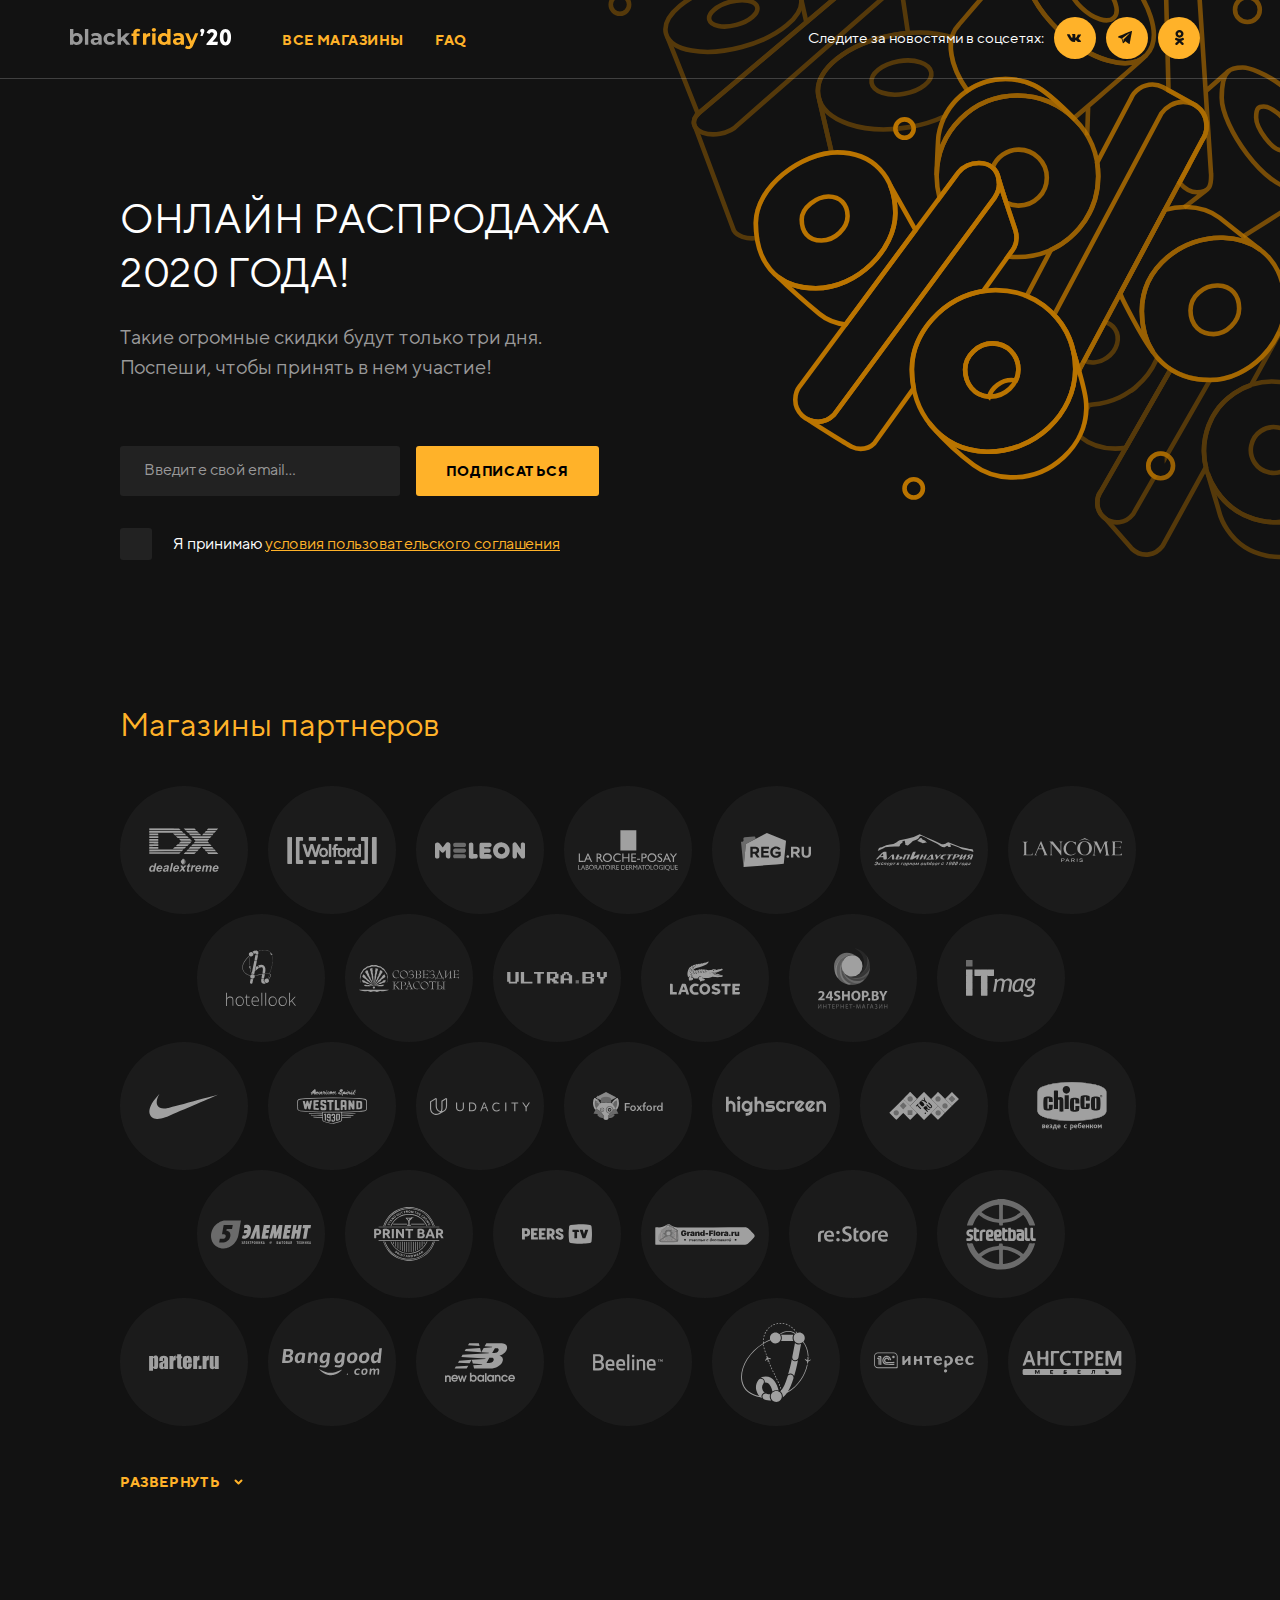
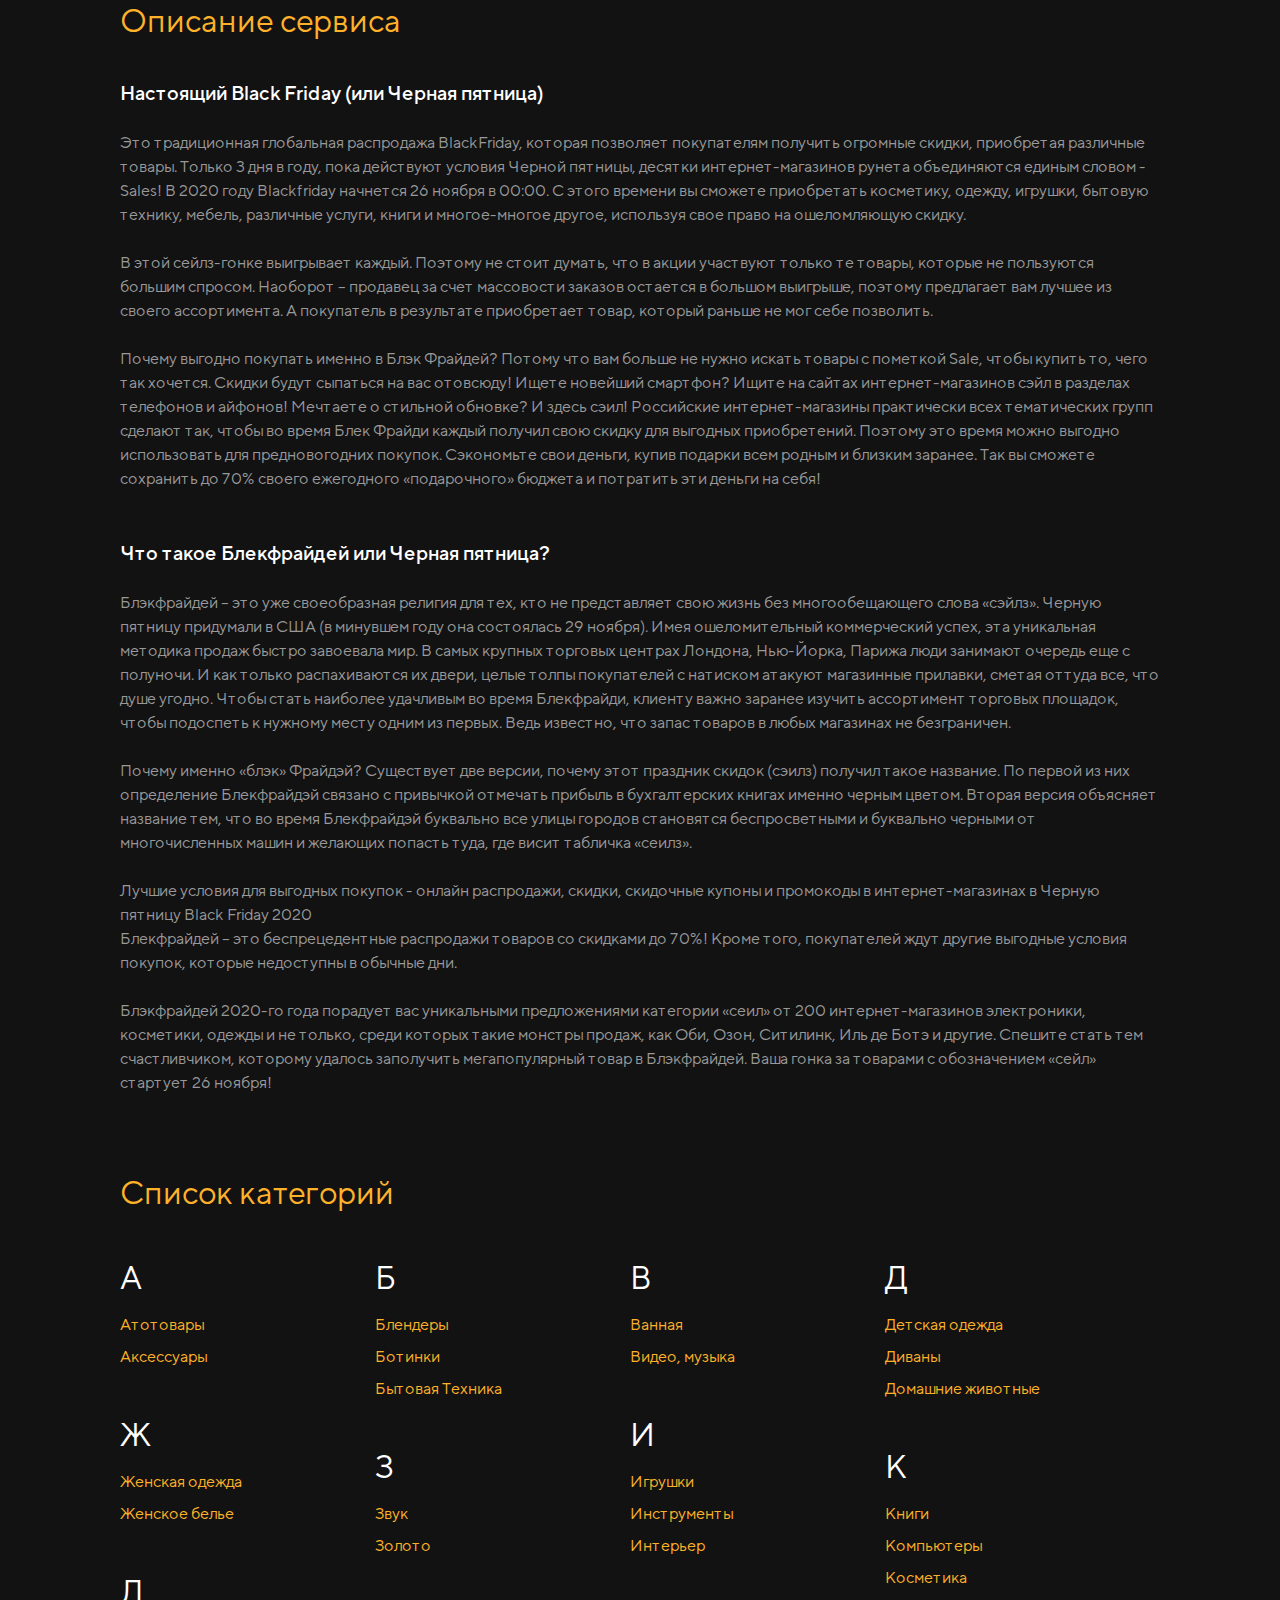
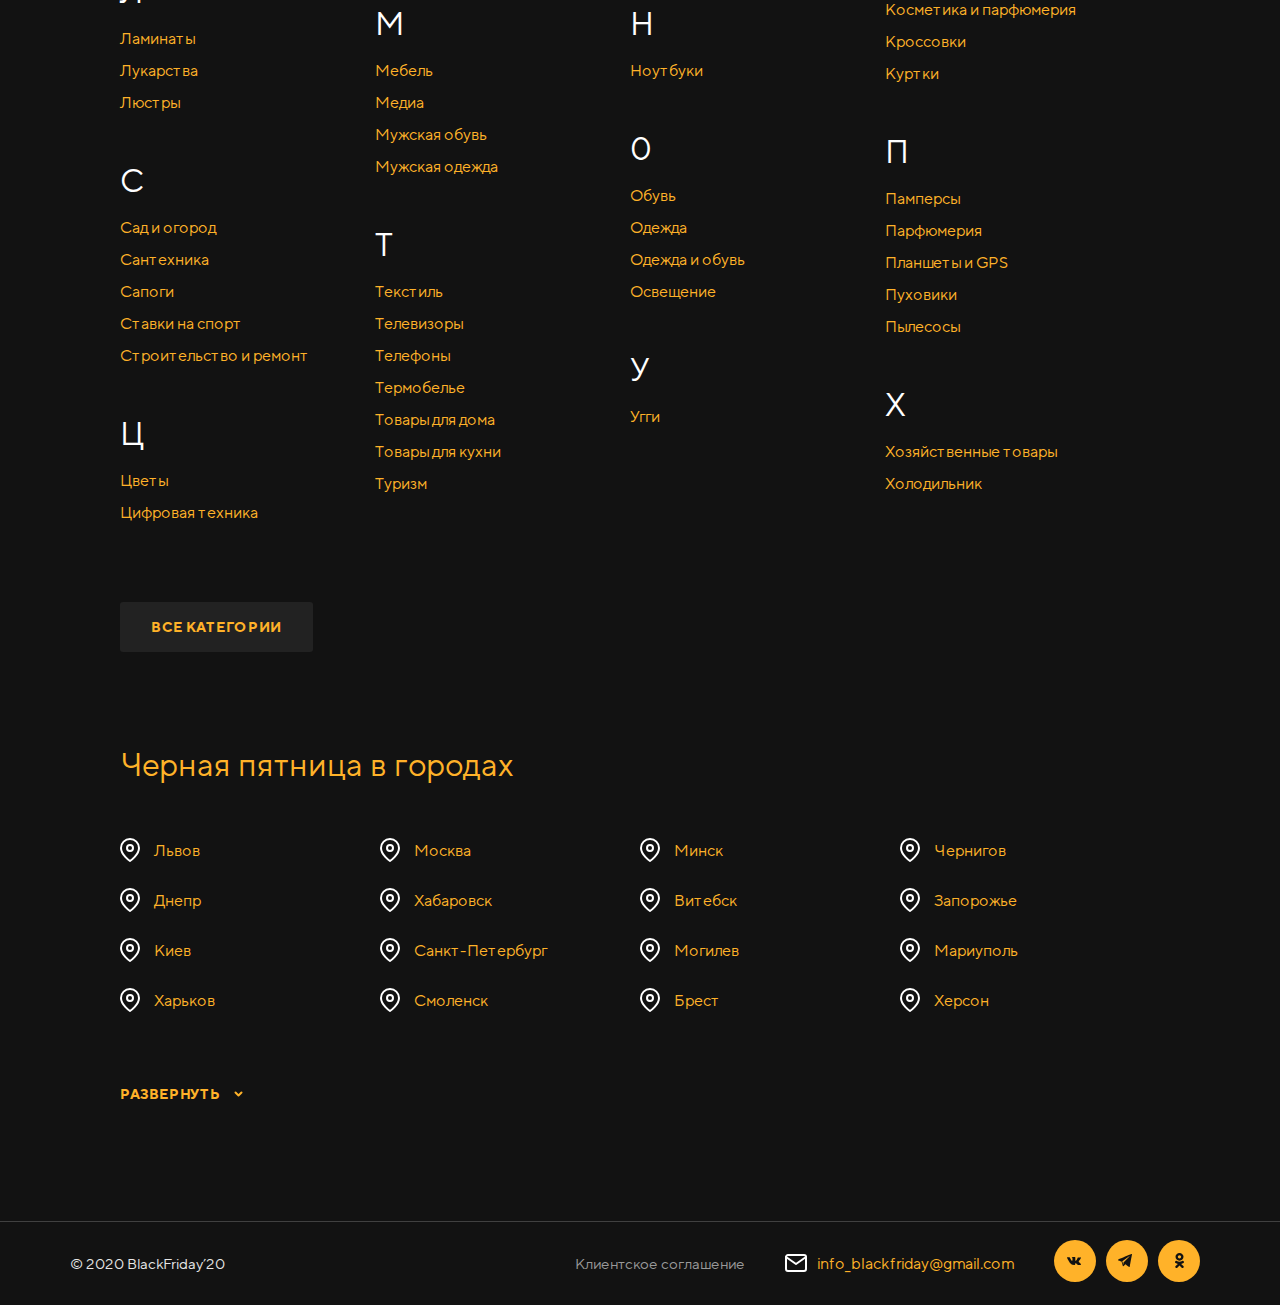
==== index.html @ 51f25152 "new" ====
<!DOCTYPE html>
<html lang="ru">

<head>
	<meta charset="UTF-8">
	<meta name="viewport" content="width=device-width, initial-scale=1.0">
	<link rel="stylesheet" href="css/style.css">
	<title>Home</title>
</head>

<body>
	<header class="header header__home__page">
		<div class="header__header">
			<div class="header__logo"><a href="index.html"><img src="img/logo.svg" alt="logotype"></a></div>
			<nav class="menu">
				<div class="header__block-links header__block__modific">
					<a href="shopPage.html" class="block-links__item">Все магазины</a>
					<a href="faqPage.html" class="block-links__item">FAQ</a>
				</div>
				<div class="header__block-soc header__block__modific">
					<span class="block-soc__description">Следите за новостями в соцсетях:</span>
					<a href="#"><img src="img/icon/vk.svg" alt="vk"></a>
					<a href="#"><img src="img/icon/tl.svg" alt="telegram"></a>
					<a href="#"><img src="img/icon/cm.svg" alt="classmaters"></a>
				</div>
			</nav>
			<div id="menu-burger">
				<div class="line-one"></div>
				<div class="line-two"></div>
				<div class="line-three"></div>
			</div>
			<!-- nav -->
		</div>
		<!-- header__header -->
		<div class="header_main">
			<div class="container">
				<h1>Онлайн распродажа<br>2020 года!</h1>
				<p class="header_main__text">Такие огромные скидки будут только три дня. <br>Поспеши, чтобы принять в
					нем
					участие!</p>
				<form method="POST" class="header__mailing">
					<div class="mailing__mail">
						<input class="email" type="email" placeholder="Введите свой email…" required>
						<button class="submit">Подписаться</button>
					</div>
					<div class="mailing__cheked">
						<input class="input_check" type="checkbox" name="#" id="cheked" required>
						<label class="check__text" for="cheked"></label>
						<p>Я принимаю <a class="check__link" href="#"> условия пользовательского соглашения</a></p>
					</div>
				</form>
			</div>
			<!-- container -->
		</div>
		<!-- header_main -->
	</header>
	<!-- header -->

	<main class="main">
		<div class="container">
			<div class="partner__shop">
				<h2>Магазины партнеров</h2>
				<div class="partner__shop__items">
					<div class="partner__shop__items1-7">
						<div class="items__block items__block1">
							<img src="img/brand/brand1.svg" alt="LogoBrand">
						</div>
						<div class="items__block items__block2">
							<img src="img/brand/brand2.svg" alt="LogoBrand">
						</div>
						<div class="items__block items__block3">
							<img src="img/brand/brand3.svg" alt="LogoBrand">
						</div>
						<div class="items__block items__block4">
							<img src="img/brand/brand4.svg" alt="LogoBrand">
						</div>
						<div class="items__block items__block5">
							<img src="img/brand/brand5.svg" alt="LogoBrand">
						</div>
						<div class="items__block items__block6">
							<img src="img/brand/brand6.svg" alt="LogoBrand">
						</div>
						<div class="items__block items__block7">
							<img src="img/brand/brand7.svg" alt="LogoBrand">
						</div>
					</div>
					<div class="partner__shop__items8-13">
						<div class="items__block items__block8">
							<img src="img/brand/brand8.svg" alt="LogoBrand">
						</div>
						<div class="items__block items__block9">
							<img src="img/brand/brand9.svg" alt="LogoBrand">
						</div>
						<div class="items__block items__block10">
							<img src="img/brand/brand10.svg" alt="LogoBrand">
						</div>
						<div class="items__block items__block11">
							<img src="img/brand/brand11.svg" alt="LogoBrand">
						</div>
						<div class="items__block items__block12">
							<img src="img/brand/brand12.svg" alt="LogoBrand">
						</div>
						<div class="items__block items__block13">
							<img src="img/brand/brand13.svg" alt="LogoBrand">
						</div>
					</div>
					<div class="partner__shop__items14-20">
						<div class="items__block items__block14">
							<img src="img/brand/brand14.svg" alt="LogoBrand">
						</div>
						<div class="items__block items__block15">
							<img src="img/brand/brand15.svg" alt="LogoBrand">
						</div>
						<div class="items__block items__block16">
							<img src="img/brand/brand16.svg" alt="LogoBrand">
						</div>
						<div class="items__block items__block17">
							<img src="img/brand/brand17.svg" alt="LogoBrand">
						</div>
						<div class="items__block items__block18">
							<img src="img/brand/brand18.svg" alt="LogoBrand">
						</div>
						<div class="items__block items__block19">
							<img src="img/brand/brand19.svg" alt="LogoBrand">
						</div>
						<div class="items__block items__block20">
							<img src="img/brand/brand20.svg" alt="LogoBrand">
						</div>
					</div>
					<div class="partner__shop__items21-26">
						<div class="items__block items__block21">
							<img src="img/brand/brand21.svg" alt="LogoBrand">
						</div>
						<div class="items__block items__block22">
							<img src="img/brand/brand22.svg" alt="LogoBrand">
						</div>
						<div class="items__block items__block23">
							<img src="img/brand/brand23.svg" alt="LogoBrand">
						</div>
						<div class="items__block items__block24">
							<img src="img/brand/brand24.svg" alt="LogoBrand">
						</div>
						<div class="items__block items__block25">
							<img src="img/brand/brand25.svg" alt="LogoBrand">
						</div>
						<div class="items__block items__block26">
							<img src="img/brand/brand26.svg" alt="LogoBrand">
						</div>
					</div>
					<div class="partner__shop__items27-33">
						<div class="items__block items__block27">
							<img src="img/brand/brand27.svg" alt="LogoBrand">
						</div>
						<div class="items__block items__block28">
							<img src="img/brand/brand28.svg" alt="LogoBrand">
						</div>
						<div class="items__block items__block29">
							<img src="img/brand/brand29.svg" alt="LogoBrand">
						</div>
						<div class="items__block items__block30">
							<img src="img/brand/brand30.svg" alt="LogoBrand">
						</div>
						<div class="items__block items__block31">
							<img src="img/brand/brand31.svg" alt="LogoBrand">
						</div>
						<div class="items__block items__block32">
							<img src="img/brand/brand32.svg" alt="LogoBrand">
						</div>
						<div class="items__block items__block33">
							<img src="img/brand/brand33.svg" alt="LogoBrand">
						</div>
					</div>
					<div class="partner__shop__items34-39 content__parther">
						<div class="items__block items__block34">
							<img src="img/brand/brand34.svg" alt="LogoBrand">
						</div>
						<div class="items__block items__block35">
							<img src="img/brand/brand35.svg" alt="LogoBrand">
						</div>
						<div class="items__block items__block36">
							<img src="img/brand/brand36.svg" alt="LogoBrand">
						</div>
						<div class="items__block items__block37">
							<img src="img/brand/brand37.svg" alt="LogoBrand">
						</div>
						<div class="items__block items__block38">
							<img src="img/brand/brand38.svg" alt="LogoBrand">
						</div>
						<div class="items__block items__block39">
							<img src="img/brand/brand39.svg" alt="LogoBrand">
						</div>
					</div>
				</div>
				<!-- partner__shop__items -->
				<div class="arrow">
					<p class="arrow__text">Развернуть</p>
					<img src="img/icon/arrow.svg" alt="arrow">
				</div>
				<!-- arrow -->
			</div>
			<!-- partner__shop -->
			<div class="servise">
				<h2>Описание сервиса</h2>
				<h3>Настоящий Black Friday (или Черная пятница)</h3>
				<p class="servise__text">
					Это традиционная глобальная распродажа BlackFriday, которая позволяет покупателям получить огромные
					скидки, приобретая различные товары.
					Только 3 дня в году, пока действуют условия Черной пятницы, десятки интернет-магазинов рунета
					объединяются единым словом - Sales! В 2020
					году Blackfriday начнется 26 ноября в 00:00. С этого времени вы сможете приобретать косметику,
					одежду, игрушки, бытовую технику, мебель,
					различные услуги, книги и многое-многое другое, используя свое право на ошеломляющую
					скидку.<br><br>В этой сейлз-гонке выигрывает каждый. Поэтому
					не стоит думать, что в акции участвуют только те товары, которые не пользуются большим спросом.
					Наоборот – продавец за счет массовости заказов остается в большом выигрыше, поэтому предлагает вам
					лучшее из своего ассортимента.
					А покупатель в результате приобретает товар, который раньше не мог себе позволить.<br><br>
					<span class="servise__mb">
						Почему выгодно покупать именно в Блэк Фрайдей? Потому что вам больше не нужно искать товары с
						пометкой Sale, чтобы купить то, чего
						так хочется. Скидки будут сыпаться на вас отовсюду! Ищете новейший смартфон? Ищите на сайтах
						интернет-магазинов сэйл в разделах телефонов и айфонов!
						Мечтаете о стильной обновке? И здесь сэил! Российские интернет-магазины практически всех
						тематических групп сделают так, чтобы во время Блек Фрайди
						каждый получил свою скидку для выгодных приобретений. Поэтому это время можно выгодно
						использовать
						для предновогодних покупок. Сэкономьте свои деньги,
						купив подарки всем родным и близким заранее. Так вы сможете сохранить до 70% своего ежегодного
						«подарочного» бюджета и потратить эти деньги на себя!
					</span>
				</p>
				<h3 class="servise__mb servise__title">Что такое Блекфрайдей или Черная пятница?</h3>
				<p class="servise__mb servise__text servise__subtitle">
					Блэкфрайдей – это уже своеобразная религия для тех, кто не представляет свою жизнь без
					многообещающего слова «сэйлз». Черную пятницу придумали в США
					(в минувшем году она состоялась 29 ноября). Имея ошеломительный коммерческий успех, эта уникальная
					методика продаж быстро завоевала мир. В самых
					крупных торговых центрах Лондона, Нью-Йорка, Парижа люди занимают очередь еще с полуночи. И как
					только распахиваются их двери, целые толпы покупателей
					с натиском атакуют магазинные прилавки, сметая оттуда все, что душе угодно. Чтобы стать наиболее
					удачливым во время Блекфрайди, клиенту важно заранее
					изучить ассортимент торговых площадок, чтобы подоспеть к нужному месту одним из первых. Ведь
					известно, что запас товаров в любых магазинах не безграничен.<br><br>
					Почему именно «блэк» Фрайдэй? Существует две версии, почему этот праздник скидок (сэилз) получил
					такое название. По первой из них определение Блекфрайдэй
					связано с привычкой отмечать прибыль в бухгалтерских книгах именно черным цветом. Вторая версия
					объясняет название тем, что во время Блекфрайдэй буквально
					все улицы городов становятся беспросветными и буквально черными от многочисленных машин и желающих
					попасть туда, где висит табличка «сеилз».<br><br>
					Лучшие условия для выгодных покупок - онлайн распродажи, скидки, скидочные купоны и промокоды в
					интернет-магазинах в Черную пятницу Black Friday 2020<br>
					Блекфрайдей – это беспрецедентные распродажи товаров со скидками до 70%! Кроме того, покупателей
					ждут другие выгодные условия покупок, которые недоступны в
					обычные дни.<br><br>
					Блэкфрайдей 2020-го года порадует вас уникальными предложениями категории «сеил» от 200
					интернет-магазинов электроники, косметики, одежды и не только, среди
					которых такие монстры продаж, как Оби, Озон, Ситилинк, Иль де Ботэ и другие. Спешите стать тем
					счастливчиком, которому удалось заполучить мегапопулярный товар
					в Блэкфрайдей. Ваша гонка за товарами с обозначением «сейл» стартует 26 ноября!
				</p>
				<div class="arrow2 servise__arrow__mb">
					<p class="arrow__text">Развернуть</p>
					<img src="img/icon/arrow.svg" alt="arrow">
				</div>
				<!-- arrow -->
			</div>
			<div class="categories">
				<h2>Список категорий</h2>
				<div class="categories__item">
					<div class="categories__block">
						<div class="categories__item__block">
							<h3>А</h3>
							<a href="#">Атотовары</a>
							<a href="#">Аксессуары</a>
						</div>
						<div class="categories__item__block">
							<h3>Ж</h3>
							<a href="#">Женская одежда</a>
							<a href="#">Женское белье</a>
						</div>
						<div class="categories__item__block">
							<h3>Л</h3>
							<a href="#">Ламинаты</a>
							<a href="#">Лукарства</a>
							<a href="#">Люстры</a>
						</div>
						<div class="categories__item__block">
							<h3>С</h3>
							<a href="#">Сад и огород</a>
							<a href="#">Сантехника</a>
							<a href="#">Сапоги</a>
							<a href="#">Ставки на спорт</a>
							<a href="#">Строительство и ремонт</a>
						</div>
						<div class="categories__item__block Last__categories__item__block">
							<h3>Ц</h3>
							<a href="#">Цветы</a>
							<a href="#">Цифровая техника</a>
						</div>
					</div>
					<!-- categories__block -->
					<div class="categories__block categories__item__block2">
						<div class="categories__item__block">
							<h3>Б</h3>
							<a href="#">Блендеры</a>
							<a href="#">Ботинки</a>
							<a href="#">Бытовая Техника</a>
						</div>
						<div class="categories__item__block">
							<h3>З</h3>
							<a href="#">Звук</a>
							<a href="#">Золото</a>
						</div>
						<div class="categories__item__block">
							<h3>М</h3>
							<a href="#">Мебель</a>
							<a href="#">Медиа</a>
							<a href="#">Мужская обувь</a>
							<a href="#">Мужская одежда</a>
						</div>
						<div class="categories__item__block">
							<h3>Т</h3>
							<a href="#">Текстиль</a>
							<a href="#">Телевизоры</a>
							<a href="#">Телефоны</a>
							<a href="#">Термобелье</a>
							<a href="#">Товары для дома</a>
							<a href="#">Товары для кухни</a>
							<a href="#">Туризм</a>
						</div>
					</div>
					<!-- categories__block -->
					<div class="categories__block categories__item__block3">
						<div class="categories__item__block">
							<h3>В</h3>
							<a href="#">Ванная</a>
							<a href="#">Видео, музыка</a>
						</div>
						<div class="categories__item__block">
							<h3>И</h3>
							<a href="#">Игрушки</a>
							<a href="#">Инструменты</a>
							<a href="#">Интерьер</a>
						</div>
						<div class="categories__item__block">
							<h3>Н</h3>
							<a href="#">Ноутбуки</a>
						</div>
						<div class="categories__item__block">
							<h3>0</h3>
							<a href="#">Обувь</a>
							<a href="#">Одежда</a>
							<a href="#">Одежда и обувь</a>
							<a href="#">Освещение</a>
						</div>
						<div class="categories__item__block">
							<h3>У</h3>
							<a href="#">Угги</a>
						</div>
					</div>
					<!-- categories__block -->
					<div class="categories__block last__categories__block">
						<div class="categories__item__block">
							<h3>Д</h3>
							<a href="#">Детская одежда</a>
							<a href="#">Диваны</a>
							<a href="#">Домашние животные</a>
						</div>
						<div class="categories__item__block">
							<h3>К</h3>
							<a href="#">Книги</a>
							<a href="#">Компьютеры</a>
							<a href="#">Косметика</a>
							<a href="#">Косметика и парфюмерия</a>
							<a href="#">Кроссовки</a>
							<a href="#">Куртки</a>
						</div>
						<div class="categories__item__block">
							<h3>П</h3>
							<a href="#">Памперсы</a>
							<a href="#">Парфюмерия</a>
							<a href="#">Планшеты и GPS</a>
							<a href="#">Пуховики</a>
							<a href="#">Пылесосы</a>
						</div>
						<div class="categories__item__block">
							<h3>Х</h3>
							<a href="#">Хозяйственные товары</a>
							<a href="#">Холодильник</a>
						</div>
					</div>
					<!-- categories__block -->
				</div>
				<!-- categories__item -->
				<a class="categories__submit" href="cityPage.html">Все категории</a>
			</div>
			<!-- categories -->
			<div class="city">
				<h2>Черная пятница в городах</h2>
				<div class="city__item">
					<div class="city__item__block city__item__block1">
						<img src="img/icon/mapIcon.svg" alt="Icon">
						<a href="#">Львов</a>
					</div>
					<div class="city__item__block city__item__block2">
						<img src="img/icon/mapIcon.svg" alt="Icon">
						<a href="#">Москва</a>
					</div>
					<div class="city__item__block city__item__block3">
						<img src="img/icon/mapIcon.svg" alt="Icon">
						<a href="#">Минск</a>
					</div>
					<div class="city__item__block city__item__block4">
						<img src="img/icon/mapIcon.svg" alt="Icon">
						<a href="#">Чернигов</a>
					</div>
					<div class="city__item__block city__item__block5">
						<img src="img/icon/mapIcon.svg" alt="Icon">
						<a href="#">Днепр</a>
					</div>
					<div class="city__item__block city__item__block6">
						<img src="img/icon/mapIcon.svg" alt="Icon">
						<a href="#">Хабаровск</a>
					</div>
					<div class="city__item__block city__item__block7">
						<img src="img/icon/mapIcon.svg" alt="Icon">
						<a href="#">Витебск</a>
					</div>
					<div class="city__item__block city__item__block8">
						<img src="img/icon/mapIcon.svg" alt="Icon">
						<a href="#">Запорожье</a>
					</div>
					<div class="city__item__block city__item__block9">
						<img src="img/icon/mapIcon.svg" alt="Icon">
						<a href="#">Киев</a>
					</div>
					<div class="city__item__block city__item__block10">
						<img src="img/icon/mapIcon.svg" alt="Icon">
						<a href="#">Санкт-Петербург</a>
					</div>
					<div class="city__item__block city__item__block11">
						<img src="img/icon/mapIcon.svg" alt="Icon">
						<a href="#">Могилев</a>
					</div>
					<div class="city__item__block city__item__block12">
						<img src="img/icon/mapIcon.svg" alt="Icon">
						<a href="#">Мариуполь</a>
					</div>
					<div class="city__item__block city__item__block13">
						<img src="img/icon/mapIcon.svg" alt="Icon">
						<a href="#">Харьков</a>
					</div>
					<div class="city__item__block city__item__block14">
						<img src="img/icon/mapIcon.svg" alt="Icon">
						<a href="#">Смоленск</a>
					</div>
					<div class="city__item__block city__item__block15">
						<img src="img/icon/mapIcon.svg" alt="Icon">
						<a href="#">Брест</a>
					</div>
					<div class="city__item__block city__item__block16">
						<img src="img/icon/mapIcon.svg" alt="Icon">
						<a href="#">Херсон</a>
					</div>
					<div class="city__item__block content__city">
						<img src="img/icon/mapIcon.svg" alt="Icon">
						<a href="#">Харьков</a>
					</div>
					<div class="city__item__block content__city">
						<img src="img/icon/mapIcon.svg" alt="Icon">
						<a href="#">Смоленск</a>
					</div>
					<div class="city__item__block content__city">
						<img src="img/icon/mapIcon.svg" alt="Icon">
						<a href="#">Брест</a>
					</div>
					<div class="city__item__block content__city">
						<img src="img/icon/mapIcon.svg" alt="Icon">
						<a href="#">Херсон</a>
					</div>
				</div>
				<!-- city__item -->
				<div class="arrow3">
					<p class="arrow__text">Развернуть</p>
					<img src="img/icon/arrow.svg" alt="arrow">
				</div>
				<!-- arrow -->
			</div>
			<!-- city -->
		</div>
		<!-- container -->
	</main>
	<!-- main -->

	<!-- btnScpoll -->
	<button onclick="topFunction()" id="btnScpoll">
		<div class="arrow__btnScpoll"></div>
	</button>

	<footer class="footer">
		<p class="сopyright" data-da="footer__info__mail__icon,3,700">© 2020 BlackFriday’20</p>
		<div class="footer__info">
			<div class="footer__info__mail">
				<a href="infoPage.html" class="footer__media footer__mediaPC">Клиентское соглашение</a>
				<div class="footer__info__mail__icon">
					<div class="footer__mail">
						<img src="img/icon/mailIcon.svg" alt="mapiIcon">
						<a class="footer__email" href="mailto:info_blackfriday@gmail.com">info_blackfriday@gmail.com</a>
					</div>
					<a href="infoPage.html" class="footer__media footer__mediaMB">Клиентское соглашение</a>
					<div class="footer__icon">
						<a href="#"><img src="img/icon/vk.svg" alt="vkIcon"></a>
						<a href="#"><img src="img/icon/tl.svg" alt="tlIcon"></a>
						<a href="#"><img src="img/icon/cm.svg" alt="cmIcon"></a>
					</div>
				</div>
				<a href="infoPage.html" class="footer__media footer__mediaTB">Клиентское соглашение</a>
			</div>
			<!-- footer__info__mail -->
		</div>
		<!-- footer__info -->
	</footer>
	<!-- footer -->

	<script src="js/main.js"></script>
</body>

</html>
---- css/style.css ----
@charset "UTF-8";
@font-face {
  font-family: "TT Norms Pro";
  src: local("TT Norms Pro Bold"), local("TT-Norms-Pro-Bold"), url("../font/TTNormsPro-Bold.woff2") format("woff2"), url("../font/TTNormsPro-Bold.woff") format("woff"), url("../font/TTNormsPro-Bold.ttf") format("truetype");
  font-weight: 700;
  font-style: normal;
}

@font-face {
  font-family: "TT Norms Pro";
  src: local("TT Norms Pro Medium"), local("TT-Norms-Pro-Medium"), url("../font/TTNormsPro-Medium.woff2") format("woff2"), url("../font/TTNormsPro-Medium.woff") format("woff"), url("../font/TTNormsPro-Medium.ttf") format("truetype");
  font-weight: 500;
  font-style: normal;
}

@font-face {
  font-family: "TT Norms Pro";
  src: local("TT Norms Pro Regular"), local("TT-Norms-Pro-Regular"), url("../font/TTNormsPro-Regular.woff2") format("woff2"), url("../font/TTNormsPro-Regular.woff") format("woff"), url("../font/TTNormsPro-Regular.ttf") format("truetype");
  font-weight: 400;
  font-style: normal;
}

* {
  padding: 0;
  margin: 0;
  -webkit-box-sizing: border-box;
          box-sizing: border-box;
  font-family: "TT Norms Pro";
}

.container {
  max-width: 1040px;
  margin: 0 auto;
}

body {
  background-color: #121212;
}

/* header */
.header__home__page {
  background: url(../img/bcImg.svg) top right no-repeat;
  background-size: contain;
  margin-bottom: 138px;
}

.header__header {
  display: -webkit-box;
  display: -ms-flexbox;
  display: flex;
  -webkit-box-align: center;
      -ms-flex-align: center;
          align-items: center;
  padding: 17px 70px 15px 70px;
  border-bottom: 1px solid rgba(249, 249, 249, 0.2);
}

.header__logo {
  margin-right: 50px;
}

.header__block-soc {
  display: -webkit-box;
  display: -ms-flexbox;
  display: flex;
  -webkit-box-align: center;
      -ms-flex-align: center;
          align-items: center;
}

.header__block-soc a {
  margin-right: 10px;
}

.menu {
  display: -webkit-box;
  display: -ms-flexbox;
  display: flex;
  -webkit-box-align: center;
      -ms-flex-align: center;
          align-items: center;
  -webkit-box-pack: justify;
      -ms-flex-pack: justify;
          justify-content: space-between;
  width: 100%;
}

.header__block-links {
  display: -webkit-box;
  display: -ms-flexbox;
  display: flex;
  -webkit-box-orient: horizontal;
  -webkit-box-direction: normal;
      -ms-flex-direction: row;
          flex-direction: row;
}

.block-links__item {
  font-size: 14px;
  line-height: 30px;
  letter-spacing: 0.6px;
  color: #ffb229;
  text-transform: uppercase;
  margin-right: 32px;
  text-decoration: none;
  font-weight: 700;
}

.block-links__item:hover {
  color: #fff;
  -webkit-transition: 0.2s;
  transition: 0.2s;
}

.block-soc__description {
  font-size: 15px;
  color: #fff;
  margin-right: 10px;
  margin-bottom: 5px;
}

#menu-burger {
  display: none;
}

/* header_main */
.header_main {
  padding-top: 113px;
}

.header_main h1 {
  font-size: 40px;
  line-height: 54px;
  letter-spacing: 0.6px;
  color: #fff;
  font-weight: 400;
  text-transform: uppercase;
  margin-bottom: 22px;
}

.header_main .header_main__text {
  font-size: 20px;
  line-height: 30px;
  color: #999;
  margin-bottom: 64px;
}

.mailing__mail {
  display: -webkit-box;
  display: -ms-flexbox;
  display: flex;
  -webkit-box-align: center;
      -ms-flex-align: center;
          align-items: center;
}

.email {
  background-color: #222;
  width: 280px;
  height: 50px;
  border: none;
  color: #fff;
  outline: 0;
  padding: 8px 103px 12px 24px;
  margin-right: 16px;
  font-size: 16px;
  line-height: 30px;
  border-radius: 3px;
}

.email::-webkit-input-placeholder {
  color: #999;
}

.email:-ms-input-placeholder {
  color: #999;
}

.email::-ms-input-placeholder {
  color: #999;
}

.email::placeholder {
  color: #999;
}

.submit {
  text-transform: uppercase;
  background-color: #ffb229;
  outline: 0;
  border: none;
  padding: 10px 30px;
  font-size: 14px;
  font-weight: 700;
  line-height: 30px;
  letter-spacing: 0.6px;
  border-radius: 3px;
  cursor: pointer;
}

.submit:hover {
  background-color: #fff;
  -webkit-transition: 0.2s;
  transition: 0.2s;
}

.mailing__cheked {
  display: -webkit-box;
  display: -ms-flexbox;
  display: flex;
  -webkit-box-align: center;
      -ms-flex-align: center;
          align-items: center;
  padding-top: 32px;
  max-width: 500px;
}

.mailing__cheked .input_check {
  position: absolute;
  z-index: -1;
  opacity: 0;
}

.mailing__cheked .check__text {
  padding-right: 5px;
  cursor: pointer;
}

.mailing__cheked p {
  font-size: 16px;
  line-height: 24px;
  color: #fff;
}

.mailing__cheked .check__link {
  line-height: 24px;
  color: #ffb229;
}

.mailing__cheked .input_check + .check__text {
  display: -webkit-box;
  display: -ms-flexbox;
  display: flex;
  -webkit-box-align: center;
      -ms-flex-align: center;
          align-items: center;
  -webkit-box-pack: justify;
      -ms-flex-pack: justify;
          justify-content: space-between;
}

.mailing__cheked .input_check + .check__text::before {
  content: "";
  display: inline-block;
  width: 32px;
  height: 32px;
  -ms-flex-negative: 0;
      flex-shrink: 0;
  -webkit-box-flex: 0;
      -ms-flex-positive: 0;
          flex-grow: 0;
  border-radius: 3px;
  margin-right: 16px;
  background-color: #222;
}

.mailing__cheked .input_check:checked + .check__text::before {
  background: url(../img/icon/check.svg) center center no-repeat;
  background-color: #222;
}

/* partner shop */
.partner__shop {
  margin-bottom: 97px;
}

.partner__shop h2 {
  font-size: 32px;
  line-height: 54px;
  color: #ffb229;
  margin-bottom: 34px;
  font-weight: 400;
}

.partner__shop h2 span {
  /* category Page */
  color: #999;
}

.partner__shop__items {
  display: -webkit-box;
  display: -ms-flexbox;
  display: flex;
  -webkit-box-orient: vertical;
  -webkit-box-direction: normal;
      -ms-flex-direction: column;
          flex-direction: column;
}

.partner__shop__items1-7,
.partner__shop__items8-13,
.partner__shop__items14-20,
.partner__shop__items21-26,
.partner__shop__items27-33,
.partner__shop__items34-39 {
  display: -webkit-box;
  display: -ms-flexbox;
  display: flex;
}

.partner__shop__items8-13,
.partner__shop__items21-26,
.partner__shop__items34-39 {
  margin-left: 77px;
}

.items__block {
  display: -webkit-box;
  display: -ms-flexbox;
  display: flex;
  -webkit-box-align: center;
      -ms-flex-align: center;
          align-items: center;
  -webkit-box-pack: center;
      -ms-flex-pack: center;
          justify-content: center;
  width: 128px;
  height: 128px;
  background-color: #222222;
  opacity: 0.6;
  border-radius: 50%;
  cursor: pointer;
  margin-right: 20px;
}

.items__block:hover {
  opacity: 1;
  -webkit-transition: all 0.2s;
  transition: all 0.2s;
}

/* arrow */
.arrow,
.arrow2,
.arrow3 {
  padding-top: 41px;
  text-transform: uppercase;
  display: -webkit-box;
  display: -ms-flexbox;
  display: flex;
  cursor: pointer;
  width: 100px;
}

.arrow .arrow__text,
.arrow2 .arrow__text,
.arrow3 .arrow__text {
  margin-right: 13px;
  font-weight: 700;
  font-size: 14px;
  line-height: 30px;
  letter-spacing: 0.6px;
  color: #ffb229;
}

.open__btn img {
  -webkit-transform: rotate(180deg);
          transform: rotate(180deg);
}

/* servise */
.servise {
  margin-bottom: 71px;
}

.servise h2 {
  font-size: 32px;
  line-height: 54px;
  margin-bottom: 33px;
  color: #ffb229;
  font-weight: 400;
}

.servise h3 {
  color: #fff;
  font-size: 20px;
  margin-bottom: 26px;
  font-weight: 500;
}

.servise .servise__text {
  color: #999;
  line-height: 24px;
  margin-bottom: 50px;
}

.servise__arrow__mb {
  display: none;
}

/* categories */
.categories {
  color: #fff;
  margin-bottom: 96px;
}

.categories h2 {
  font-size: 32px;
  line-height: 54px;
  color: #ffb229;
  margin-bottom: 39px;
  font-weight: 400;
}

.categories__item {
  display: -webkit-box;
  display: -ms-flexbox;
  display: flex;
  -webkit-box-pack: justify;
      -ms-flex-pack: justify;
          justify-content: space-between;
  margin-bottom: 40px;
}

.categories__item__block {
  margin-bottom: 37px;
  display: -webkit-box;
  display: -ms-flexbox;
  display: flex;
  -webkit-box-orient: vertical;
  -webkit-box-direction: normal;
      -ms-flex-direction: column;
          flex-direction: column;
  width: 210px;
}

.categories__item__block h3 {
  font-size: 32px;
  color: #fff;
  margin-bottom: 18px;
  font-weight: 400;
}

.categories__item__block a {
  text-decoration: none;
  color: #ffb229;
  margin-bottom: 13px;
}

.categories__item__block a:hover {
  text-decoration: underline;
}

.last__categories__block {
  margin-right: 65px;
}

.categories__submit {
  text-transform: uppercase;
  font-weight: 700;
  text-decoration: none;
  color: #ffb229;
  letter-spacing: 0.6px;
  line-height: 30px;
  font-size: 14px;
  background-color: #222222;
  padding: 17px 31px 17px 31px;
  border-radius: 3px;
}

.categories__submit:hover {
  background-color: #444;
  -webkit-transition: all 0.2s;
  transition: all 0.2s;
}

/* city */
.city {
  color: #ffb229;
  margin-bottom: 112px;
}

.city h2 {
  font-weight: 400;
  font-size: 32px;
  line-height: 54px;
  margin-bottom: 46px;
}

.city .arrow {
  padding-top: 4px;
}

.city__item {
  display: -webkit-box;
  display: -ms-flexbox;
  display: flex;
  -ms-flex-wrap: wrap;
      flex-wrap: wrap;
}

.city__item__block {
  display: -webkit-box;
  display: -ms-flexbox;
  display: flex;
  -webkit-box-align: center;
      -ms-flex-align: center;
          align-items: center;
  -ms-flex-preferred-size: 25%;
      flex-basis: 25%;
  margin-bottom: 26px;
}

.city__item__block img {
  margin-right: 14px;
}

.city__item__block a {
  text-decoration: none;
  color: #ffb229;
}

.city__item__block a:hover {
  text-decoration: underline;
}

/* footer */
.footer {
  border-top: 1px solid rgba(249, 249, 249, 0.2);
  display: -webkit-box;
  display: -ms-flexbox;
  display: flex;
  -webkit-box-pack: justify;
      -ms-flex-pack: justify;
          justify-content: space-between;
  -webkit-box-align: center;
      -ms-flex-align: center;
          align-items: center;
  padding: 18px 70px 19px 70px;
}

.сopyright {
  font-size: 15px;
  color: #fff;
  opacity: 0.9;
}

.footer__info {
  display: -webkit-box;
  display: -ms-flexbox;
  display: flex;
  -webkit-box-pack: end;
      -ms-flex-pack: end;
          justify-content: flex-end;
}

.footer__info .footer__media {
  text-decoration: none;
  font-size: 15px;
  color: #999;
  margin-right: 40px;
}

.footer__info .footer__media:hover {
  color: #fff;
  -webkit-transition: 0.2s;
  transition: 0.2s;
}

.footer__info img {
  margin-right: 10px;
}

.footer__info .footer__email {
  margin-right: 40px;
  text-decoration: none;
  color: #ffb229;
}

.footer__icon {
  display: -webkit-box;
  display: -ms-flexbox;
  display: flex;
  -webkit-box-align: center;
      -ms-flex-align: center;
          align-items: center;
}

.footer__info__mail {
  display: -webkit-box;
  display: -ms-flexbox;
  display: flex;
  -webkit-box-align: center;
      -ms-flex-align: center;
          align-items: center;
}

.footer__info__mail__icon {
  display: -webkit-box;
  display: -ms-flexbox;
  display: flex;
  -webkit-box-align: center;
      -ms-flex-align: center;
          align-items: center;
}

.footer__mediaMB {
  display: none;
}

.footer__mediaTB {
  display: none;
}

.footer__mail {
  display: -webkit-box;
  display: -ms-flexbox;
  display: flex;
  -webkit-box-align: center;
      -ms-flex-align: center;
          align-items: center;
}

/* info Page */
.page__nav {
  display: -webkit-box;
  display: -ms-flexbox;
  display: flex;
  -webkit-box-align: center;
      -ms-flex-align: center;
          align-items: center;
  padding-top: 43px;
  margin-bottom: 34px;
}

.page__nav a {
  text-decoration: none;
  color: #ffb229;
  margin-right: 17px;
}

.page__nav a:hover {
  text-decoration: underline;
}

.page__nav img {
  margin-right: 16px;
}

.page__nav p {
  color: #999999;
  margin-right: 17px;
}

.client__agreement {
  margin-bottom: 109px;
}

.client__agreement h2 {
  color: #ffb229;
  font-weight: 400;
  font-size: 34px;
  line-height: 54px;
  margin-bottom: 33px;
}

.client__agreement h3 {
  font-weight: 500;
  color: #fff;
  font-size: 20px;
  margin-bottom: 29px;
}

.client__agreement p {
  color: #999;
  line-height: 24px;
  margin-bottom: 33px;
}

/* shop */
.filter {
  display: none;
}

.shop__filter {
  background-color: #222;
  padding: 19px 20px 24px 20px;
  margin-bottom: 41px;
  border-radius: 3px;
}

.shop__filter__letter {
  display: -webkit-box;
  display: -ms-flexbox;
  display: flex;
  -webkit-box-align: center;
      -ms-flex-align: center;
          align-items: center;
}

.shop__filter__letter .letter {
  display: -webkit-box;
  display: -ms-flexbox;
  display: flex;
  -webkit-box-align: center;
      -ms-flex-align: center;
          align-items: center;
  -webkit-box-pack: center;
      -ms-flex-pack: center;
          justify-content: center;
  margin-right: 3px;
  border-radius: 50%;
  border: none;
  font-size: 20px;
  line-height: 32px;
  letter-spacing: 4.6px;
  background-color: inherit;
  color: #fff;
  cursor: pointer;
}

.shop__filter__letter .letter:hover {
  background-color: #191919;
  color: #ffb229;
  -webkit-transition: all .2s;
  transition: all .2s;
}

.shop__filter__letter .letter__num {
  padding-left: 4px;
  width: 60px;
  height: 31px;
}

.shop__filter__letter .letter__rus {
  width: 27px;
  height: 25px;
  padding-left: 4.5px;
  border-radius: 50%;
  border: none;
  font-size: 20px;
  line-height: 32px;
  letter-spacing: 4.6px;
}

.shop__filter__letter .letter__en {
  padding-left: 5px;
  width: 27px;
  height: 27px;
}

/* faq */
.faq h2 {
  font-size: 32px;
  line-height: 54px;
  color: #ffb229;
  font-weight: 400;
  margin-bottom: 28px;
}

.faq__qustion {
  display: -webkit-box;
  display: -ms-flexbox;
  display: flex;
  -webkit-box-align: center;
      -ms-flex-align: center;
          align-items: center;
  margin-bottom: 30px;
}

.faq__qustion span {
  background-color: #1c1c1c;
  color: #ffb229;
  padding: 8px 9px 9px 12px;
  border-radius: 50%;
  margin-right: 24px;
}

.faq__qustion p {
  font-size: 20px;
  color: #fff;
  font-weight: 500;
}

.faq__qustion__two-line {
  -webkit-box-align: start;
      -ms-flex-align: start;
          align-items: flex-start;
}

.faq__qustion__two-line p {
  margin-top: 5px;
}

.faq__answer {
  display: -webkit-box;
  display: -ms-flexbox;
  display: flex;
  -webkit-box-align: start;
      -ms-flex-align: start;
          align-items: flex-start;
  margin-bottom: 58px;
}

.faq__answer span {
  background-color: #1c1c1c;
  color: #ffb229;
  padding: 8px 7px 9px 11px;
  border-radius: 50%;
  margin-right: 24px;
}

.faq__answer p {
  margin-top: 6px;
  line-height: 24px;
  color: #999;
}

/* error */
.error404 {
  text-align: center;
  margin-bottom: 100px;
}

.error404 img {
  padding-top: 76px;
  margin-bottom: 72px;
  width: 75%;
}

.error404 h2 {
  font-size: 32px;
  color: #ffb229;
  font-weight: 400;
  margin-bottom: 23px;
}

.error404 p {
  line-height: 24px;
  color: #999999;
}

.error404 p a {
  color: #ffb229;
}

/* shop Brand */
.brand {
  display: -webkit-box;
  display: -ms-flexbox;
  display: flex;
  -webkit-box-align: center;
      -ms-flex-align: center;
          align-items: center;
  padding-top: 26px;
  margin-bottom: 70px;
  max-width: 987px;
}

.brand h2 {
  width: 100%;
  font-size: 32px;
  font-weight: 400;
  color: #999999;
  line-height: 54px;
  margin-bottom: 24px;
}

.brand h2 span {
  color: #ffb229;
}

.brand p {
  color: #999999;
  line-height: 24px;
  margin-bottom: 40px;
}

.brand a {
  text-decoration: none;
  padding: 16px 30px;
  font-size: 14px;
  text-transform: uppercase;
  line-height: 30px;
  letter-spacing: 0.6px;
  border-radius: 3px;
  font-weight: 700;
  border: none;
  outline: none;
  color: #000;
  background-color: #ffb229;
}

.brand a:hover {
  background-color: #fff;
  -webkit-transition: all .2s;
  transition: all .2s;
}

.brand__img {
  background-color: #222;
  border-radius: 50%;
  padding: 105px 60px;
  margin-right: 56px;
  text-align: center;
}

/* coupon */
.coupon {
  max-width: 1040px;
  margin: 0 auto;
}

.coupon__inner {
  display: -webkit-box;
  display: -ms-flexbox;
  display: flex;
  -webkit-box-align: center;
      -ms-flex-align: center;
          align-items: center;
  border: 3px solid #222222;
  color: #fff;
  padding-left: 49px;
  margin-bottom: 56px;
}

.coupon__left h3 {
  text-transform: uppercase;
  font-size: 20px;
  line-height: 54px;
  letter-spacing: 0.6px;
  font-weight: 700;
}

.coupon__left p {
  line-height: 24px;
  margin-bottom: 20px;
}

.promo__button {
  padding: 15px 30px 0 30px;
  text-transform: uppercase;
  color: #ffb229;
  font-weight: 700;
  font-size: 14px;
  border-radius: 3px;
  border: none;
  outline: none;
  width: 232px;
  background-color: #222222;
  cursor: pointer;
}

.promo__button:hover {
  background-color: #444;
  -webkit-transition: all .2s;
  transition: all .2s;
}

.corner {
  width: 16px;
  height: 16px;
  margin-left: 186px;
  background: linear-gradient(-45deg, #ffb229 50%, #7a7a7a 50%);
  border-radius: 3px 0 3px 0;
}

.coupon__right {
  padding: 46px 61px;
  background: #222222;
}

.coupon__bottomMB {
  display: none;
}

.coupon__right__inner {
  width: 180px;
  height: 180px;
  background: url(../img/border.svg) center center no-repeat;
  padding: 40px 42px 43px 42px;
  display: -webkit-box;
  display: -ms-flexbox;
  display: flex;
  -webkit-box-orient: vertical;
  -webkit-box-direction: normal;
      -ms-flex-direction: column;
          flex-direction: column;
  -webkit-box-align: center;
      -ms-flex-align: center;
          align-items: center;
}

.coupon__right__inner img {
  margin-bottom: 10px;
}

.coupon__right__inner p {
  text-transform: uppercase;
  font-size: 14px;
  line-height: 30px;
  letter-spacing: 0.6px;
  color: #999999;
  font-weight: 700;
}

.sale {
  background-color: #fff;
  width: 40px;
  height: 42px;
  border-radius: 50%;
  margin-left: 110px;
  margin-top: -40px;
}

.sale p {
  font-size: 12px;
  letter-spacing: 0.51px;
  color: #121212;
  font-weight: 700;
  text-align: center;
  padding-top: 4px;
}

/* arrow__btnScpoll */
.arrow__btnScpoll {
  width: 12px;
  height: 12px;
  border-top: 2.4px solid #ffb229;
  border-right: 2.4px solid #ffb229;
  -webkit-transform: rotate(-45deg);
          transform: rotate(-45deg);
  border-radius: 1.5px;
}

#btnScpoll {
  border-radius: 50%;
  padding-top: 5px;
  width: 56px;
  height: 56px;
  padding-left: 22px;
  border: none;
  outline: none;
  background-color: #222;
  bottom: 115px;
  right: 32px;
  position: fixed;
  cursor: pointer;
  z-index: 99;
  display: none;
}

/* more btn */
.content__parther,
.content__city {
  display: none;
}

/* modal */
#modal-window {
  display: none;
}

.modal-window-one {
  max-width: 483px;
  background: #222222;
  position: relative;
  margin: 10% auto;
  padding: 52px 40px 63px 40px;
  border-radius: 5px;
}

#modal-close {
  position: absolute;
  top: 22px;
  right: 22px;
  border: none;
  outline: none;
  background: none;
  cursor: pointer;
}

.modal-title {
  font-size: 20px;
  color: white;
  font-weight: 500;
  line-height: 28px;
}

.modal-title-text {
  color: #ffaf00;
}

.modal-subtitle {
  line-height: 24px;
  font-weight: 400;
  color: #999999;
  font-size: 16px;
  padding-top: 8px;
  padding-bottom: 23px;
}

.modal-promo-form {
  position: relative;
}

.modal-promo-form input[type="text"] {
  width: 92%;
  border: 2px solid #444444;
  border-radius: 4px;
  background: none;
  color: white;
  outline: none;
  font-size: 16px;
  font-weight: 500;
  padding: 10px 0 10px 24px;
}

#modal-copy {
  cursor: pointer;
  border: none;
  outline: none;
  background: none;
  width: 22px;
  height: 22px;
  background: url(../img/modal/modalCopy.svg) no-repeat;
  position: absolute;
  right: 50px;
  top: 10px;
}

.copyModal {
  position: absolute;
  color: #fff;
  right: 20px;
  bottom: 20px;
  font-size: 14px;
  padding: 23px 50px 25px;
  background-color: rgba(146, 146, 146, 0.6);
  z-index: 1000;
}

#modal-btn-shop {
  margin-top: 47px;
}

#modal-btn-shop a {
  border-radius: 4px;
  color: #000;
  font-size: 14px;
  font-weight: 700;
  text-decoration: none;
  padding: 15px 30px;
  background-color: #ffb229;
  text-transform: uppercase;
}

#modal-btn-shop a:hover {
  background-color: #fff;
  -webkit-transition: all .2s;
  transition: all .2s;
}

#modal-window2 {
  display: none;
}

.modal-window-two {
  max-width: 426px;
  background: #222222;
  margin: 10% auto;
  padding: 52px 40px 64px 40px;
  border-radius: 3px;
}

.modal-title p {
  font-size: 20px;
  line-height: 28px;
  color: #fff;
  font-weight: 500;
  margin-bottom: 34px;
}

.modal-title p img {
  margin-bottom: -5px;
}

.modal__btn {
  padding: 12px 30px 12px;
  background-color: #ffb229;
  text-transform: uppercase;
  border: none;
  outline: none;
  font-weight: 700;
  line-height: 30px;
  letter-spacing: 0.6px;
  color: #000;
  border-radius: 3px;
  cursor: pointer;
}

.modal__btn:hover {
  background-color: #fff;
  -webkit-transition: all .2s;
  transition: all .2s;
}

#modal-window3 {
  display: none;
}

.modal-window-three {
  max-width: 368px;
  background: #222222;
  margin: 10% auto;
  padding: 52px 40px 64px 40px;
  border-radius: 3px;
}

.modal-window-three img {
  width: 7%;
}

#modal-window4 {
  display: none;
}

.modal-window-fore {
  max-width: 480px;
  background: url(../img/modal/modalImg.svg) top right no-repeat #222222;
  margin: 10% auto;
  padding: 52px 40px 64px 40px;
  border-radius: 3px;
}

@media screen and (max-width: 1071px) {
  .block-soc__description {
    display: none;
  }
  .items__block {
    width: 117px;
    height: 117px;
  }
  .items__block7,
  .items__block13,
  .items__block20,
  .items__block26,
  .items__block33,
  .items__block39 {
    display: none;
  }
  .partner__shop__items8-13,
  .partner__shop__items21-26,
  .partner__shop__items34-39 {
    margin-left: 70px;
  }
  .container {
    padding: 0 50px 0 50px;
  }
  .last__categories__block {
    display: none;
  }
  .categories__item__block3 {
    margin-right: 15%;
  }
  .city__item__block4,
  .city__item__block8,
  .city__item__block12,
  .city__item__block16 {
    display: none;
  }
  .city__item__block {
    -ms-flex-preferred-size: 33%;
        flex-basis: 33%;
  }
  /* shop page */
  .shop__filter__letter {
    -webkit-box-align: start;
        -ms-flex-align: start;
            align-items: start;
    display: inline-block;
  }
  .shop__filter__letter .letter {
    display: -webkit-inline-box;
    display: -ms-inline-flexbox;
    display: inline-flex;
  }
  /* coupon */
  .coupon {
    padding: 0 50px;
  }
}

@media screen and (max-width: 974px) {
  .header__home__page {
    background: url(../img/bcImg2.svg) top right no-repeat;
  }
  .footer {
    -webkit-box-align: start;
        -ms-flex-align: start;
            align-items: flex-start;
    padding-left: 50px;
    padding-right: 50px;
  }
  .footer__info {
    -webkit-box-align: start;
        -ms-flex-align: start;
            align-items: flex-start;
  }
  .footer__mediaPC {
    display: none;
  }
  .footer__info__mail {
    display: block;
  }
  .footer__mediaTB {
    display: block;
    padding: 0 25px;
    -webkit-box-align: start;
        -ms-flex-align: start;
            align-items: start;
  }
  .footer__mediaTB h3 {
    width: 100%;
  }
  .сopyright {
    padding-top: 13px;
  }
}

@media screen and (max-width: 920px) {
  .items__block6,
  .items__block12,
  .items__block19,
  .items__block25,
  .items__block32,
  .items__block38 {
    display: none;
  }
  .partner__shop__items8-13,
  .partner__shop__items21-26,
  .partner__shop__items34-39 {
    margin-left: 70px;
  }
}

@media screen and (max-width: 770px) {
  .header {
    margin-bottom: 76px;
  }
  .header__sub-page {
    margin-bottom: 0;
  }
  .header__header {
    padding: 20px 50px;
  }
  .header_main {
    padding-top: 85px;
  }
  .header_main .header_main__text {
    margin-bottom: 62px;
  }
  .partner__shop {
    margin-bottom: 67px;
  }
  .partner__shop h2 {
    font-size: 24px;
    margin-bottom: 30px;
  }
  .partner__shop__items27-33 {
    display: none;
  }
  .partner__shop__items8-13,
  .partner__shop__items21-26,
  .partner__shop__items34-39 {
    margin-left: 60px;
  }
  .servise {
    margin-bottom: 68px;
  }
  .servise h2 {
    font-size: 24px;
    margin-bottom: 15px;
  }
  .servise h3 {
    font-size: 16px;
    margin-bottom: 18px;
  }
  .servise .servise__text {
    font-size: 14px;
    line-height: 20px;
    margin-bottom: 25px;
  }
  .categories {
    margin-bottom: 76px;
  }
  .categories h2 {
    margin-bottom: 35px;
    font-size: 24px;
  }
  .categories__item {
    margin-bottom: 10px;
  }
  .city {
    margin-bottom: 92px;
  }
  .city h2 {
    margin-bottom: 42px;
    font-size: 24px;
  }
  .city .arrow3 {
    padding-top: 4px;
  }
  .items__block {
    background-color: #222222;
    opacity: 1;
  }
  #btnScpoll {
    bottom: 125px;
    right: 25px;
  }
  /* info page */
  .page__nav {
    margin-bottom: 10px;
    font-size: 14px;
  }
  .page__nav .last__page__nav {
    margin-right: 0;
  }
  .client__agreement {
    margin-bottom: 50px;
  }
  .client__agreement h2 {
    font-size: 24px;
    margin-bottom: 15px;
    line-height: 30px;
  }
  .client__agreement p {
    margin-bottom: 20px;
  }
  .client__agreement h3 {
    margin-bottom: 18px;
  }
  /* shop Page */
  .categories__shop-page h2 {
    margin-bottom: 5px;
  }
  .shop__filter {
    display: none;
  }
  #filter {
    width: 100%;
    outline: none;
    border: none;
    border-radius: 3px;
    padding: 8px 26px 12px 24px;
    background-color: #222;
    color: #fff;
    margin-bottom: 33px;
    -webkit-appearance: none;
    -moz-appearance: none;
    appearance: none;
  }
  .filter {
    position: relative;
    overflow: hidden;
    display: block;
  }
  .filter select {
    background: url(../img/icon/svg-editor-image.svg) no-repeat;
    background-position: 90% 12px;
  }
  /* shop brand */
  .brand {
    padding-top: 0;
  }
}

@media screen and (max-width: 760px) {
  .items__block {
    width: 100px;
    height: 100px;
  }
  .categories__item__block3 {
    display: none;
  }
  .items__block {
    width: 90px;
    height: 90px;
  }
  .city__item__block3,
  .city__item__block7,
  .city__item__block11,
  .city__item__block15 {
    display: none;
  }
  .city__item__block {
    -ms-flex-preferred-size: 50%;
        flex-basis: 50%;
  }
  .items__block img {
    width: 60%;
  }
}

@media screen and (max-width: 620px) {
  .header_main__text br {
    display: none;
  }
  .items__block {
    width: 70px;
    height: 70px;
  }
  .partner__shop__items8-13,
  .partner__shop__items21-26,
  .partner__shop__items34-39 {
    margin-left: 48px;
  }
  .error404 img {
    margin-bottom: 34px;
  }
  .error404 h2 {
    font-size: 24px;
  }
  .error404 p {
    font-size: 14px;
  }
}

@media screen and (max-width: 700px) {
  #menu-burger {
    display: block;
    cursor: pointer;
    z-index: 1000;
  }
  .line-one,
  .line-two,
  .line-three {
    width: 28px;
    height: 2px;
    background-color: white;
    margin: 6px 0;
    border-radius: 2px;
    z-index: 1000;
  }
  .change .line-one {
    -webkit-transform: rotate(-45deg) translate(-5.2px, 6px);
            transform: rotate(-45deg) translate(-5.2px, 6px);
    width: 22px;
    height: 2px;
  }
  .change .line-two {
    opacity: 0;
  }
  .change .line-three {
    -webkit-transform: rotate(45deg) translate(-5.5px, -6px);
            transform: rotate(45deg) translate(-5.5px, -6px);
    width: 22px;
    height: 2px;
  }
  .header__block__modific {
    display: none;
  }
  .open {
    height: 100vh;
    background: #121212;
    -webkit-box-orient: vertical;
    -webkit-box-direction: normal;
        -ms-flex-direction: column;
            flex-direction: column;
    width: 100vw;
    position: absolute;
    -webkit-box-pack: center;
        -ms-flex-pack: center;
            justify-content: center;
    -webkit-box-align: start;
        -ms-flex-align: start;
            align-items: start;
    padding-left: 50px;
    padding-bottom: 150px;
    z-index: 1000;
  }
  .open .header__block-links {
    -webkit-box-orient: vertical;
    -webkit-box-direction: normal;
        -ms-flex-direction: column;
            flex-direction: column;
  }
  .open .header__block__modific {
    display: -webkit-box;
    display: -ms-flexbox;
    display: flex;
  }
  .open .header__block-soc {
    top: 50vh;
    padding-right: 50px;
    padding-top: 8px;
  }
  .open .block-links__item {
    margin-bottom: 33px;
    font-size: 20px;
  }
  .header__logo {
    padding-top: 10px;
  }
  .header__header {
    -webkit-box-align: start;
        -ms-flex-align: start;
            align-items: flex-start;
    position: relative;
  }
  .footer {
    -webkit-box-pack: center;
        -ms-flex-pack: center;
            justify-content: center;
    padding-left: 10%;
    padding-right: 0;
  }
  .footer__mediaTB {
    display: none;
  }
  .footer__mediaMB {
    display: block;
    padding-left: 30px;
    padding-top: 15px;
    margin-bottom: 27px;
  }
  .footer__mail img {
    margin-right: 10px;
  }
  .footer__info__mail__icon {
    display: -webkit-box;
    display: -ms-flexbox;
    display: flex;
    -webkit-box-orient: vertical;
    -webkit-box-direction: normal;
        -ms-flex-direction: column;
            flex-direction: column;
    -webkit-box-align: start;
        -ms-flex-align: start;
            align-items: flex-start;
  }
  .footer__icon {
    padding-left: 40px;
    margin-bottom: 26px;
  }
  .сopyright {
    display: block;
    padding: 0;
    padding-left: 35px;
  }
  #btnScpoll {
    bottom: 237px;
    right: 16px;
  }
  /* 404 */
  .error404 img {
    min-width: 100%;
  }
  /* shop Brand */
  .brand {
    margin-bottom: 64px;
  }
  .brand h2 {
    font-size: 24px;
    margin-bottom: 12px;
  }
  .brand p {
    font-size: 14px;
    line-height: 20px;
  }
  .brand a {
    padding: 7px 30px;
  }
  .brand__info {
    display: -webkit-box;
    display: -ms-flexbox;
    display: flex;
    -webkit-box-orient: vertical;
    -webkit-box-direction: normal;
        -ms-flex-direction: column;
            flex-direction: column;
    -webkit-box-align: center;
        -ms-flex-align: center;
            align-items: center;
  }
  .brand__img {
    display: -webkit-box;
    display: -ms-flexbox;
    display: flex;
    -webkit-box-pack: center;
        -ms-flex-pack: center;
            justify-content: center;
    width: 140px;
    height: 140px;
    margin-bottom: 21px;
    margin-right: 0;
    padding: 57px 32px;
  }
  /* coupon */
  .coupon {
    background: #222222;
  }
  .coupon__inner {
    padding-left: 0;
  }
  .coupon__right {
    display: -webkit-box;
    display: -ms-flexbox;
    display: flex;
    -webkit-box-orient: vertical;
    -webkit-box-direction: normal;
        -ms-flex-direction: column;
            flex-direction: column;
    -webkit-box-align: center;
        -ms-flex-align: center;
            align-items: center;
    padding-top: 41px;
    padding: 41px 0;
  }
  .coupon__left {
    display: -webkit-box;
    display: -ms-flexbox;
    display: flex;
    -webkit-box-orient: vertical;
    -webkit-box-direction: normal;
        -ms-flex-direction: column;
            flex-direction: column;
  }
  .coupon__left p {
    font-size: 14px;
    line-height: 20px;
  }
  .promo {
    margin: 0 auto;
  }
  .promo__button {
    background-color: #121212;
  }
  .coupon__right__inner {
    margin-bottom: 41px;
  }
}

@media screen and (max-width: 545px) {
  .mailing__mail {
    -webkit-box-orient: vertical;
    -webkit-box-direction: normal;
        -ms-flex-direction: column;
            flex-direction: column;
  }
  .mailing__mail .email {
    margin-bottom: 16px;
    margin-right: 0;
    padding: 8px 0 12px 24px;
    width: 100%;
  }
  .mailing__cheked {
    padding-top: 5px;
    -webkit-box-align: start;
        -ms-flex-align: start;
            align-items: flex-start;
  }
  .mailing__cheked p {
    padding-top: 2px;
  }
  .submit {
    padding: 10px 75px 10px 75px;
    margin-right: 0px;
    margin-bottom: 32px;
    width: 100%;
  }
  .items__block {
    width: 75px;
    height: 75px;
  }
  .items__block5,
  .items__block11,
  .items__block18,
  .items__block24,
  .items__block31,
  .items__block37 {
    display: none;
  }
  .partner__shop__items8-13,
  .partner__shop__items21-26,
  .partner__shop__items34-39 {
    margin-left: 47px;
  }
  .categories__item__block2 {
    display: none;
  }
}

@media screen and (max-width: 470px) {
  .open {
    padding-left: 25px;
  }
  .header__home__page {
    background: url(../img/bcImg3.svg) top right no-repeat;
  }
  .items__block {
    width: 90px;
    height: 90px;
    margin-right: 12px;
  }
  .items__block4,
  .items__block17,
  .items__block30 {
    display: none;
  }
  .partner__shop__items8-13,
  .partner__shop__items21-26,
  .partner__shop__items34-39 {
    margin-left: 50px;
  }
  .header {
    margin-bottom: 48px;
  }
  .header__sub-page {
    margin-bottom: 0;
  }
  .header__header {
    padding: 20px 25px;
  }
  .container {
    padding: 0 25px;
  }
  .header_main {
    padding-top: 38px;
  }
  .header_main h1 {
    font-size: 32px;
    margin-bottom: 15px;
    line-height: 40px;
  }
  .header_main .header_main__text {
    font-size: 14px;
    margin-bottom: 41px;
    line-height: 20px;
  }
  .mailing__cheked p {
    font-size: 14px;
  }
  .partner__shop {
    margin-bottom: 31px;
  }
  .partner__shop h2 {
    margin-bottom: 12px;
  }
  .arrow {
    padding-top: 19px;
  }
  .servise__mb {
    display: none;
  }
  .servise__arrow__mb {
    display: -webkit-box;
    display: -ms-flexbox;
    display: flex;
    padding-top: 0;
    margin-bottom: 15px;
  }
  .servise {
    margin-bottom: 31px;
  }
  .servise p {
    margin-bottom: 0px;
  }
  .servise__text span {
    margin-bottom: 25px;
  }
  .servise .servise__text:not(.servise__subtitle) {
    margin-bottom: 0px;
  }
  .categories {
    margin-bottom: 51px;
  }
  .categories h2 {
    margin-bottom: 5px;
  }
  .servise .servise__subtitle {
    margin-bottom: 20px;
  }
  .Last__categories__item__block {
    display: none;
  }
  .categories__item {
    margin-bottom: 0;
  }
  .city {
    margin-bottom: 56px;
  }
  .city h2 {
    margin-bottom: 25px;
  }
  .categories__submit {
    padding: 10px 0 10px 0;
    display: block;
    width: 100%;
    text-align: center;
  }
  /* FAQ */
  .faq__answer {
    margin-bottom: 35px;
  }
  .faq__answer p {
    line-height: 20px;
    font-size: 14px;
  }
  .faq__qustion {
    -webkit-box-align: start;
        -ms-flex-align: start;
            align-items: flex-start;
  }
  .faq__qustion p {
    margin-top: 5px;
    line-height: 20px;
  }
  /* btnScpoll */
  #btnScpoll {
    width: 40px;
    height: 40px;
    padding-left: 14px;
  }
  /* coupon */
  .coupon {
    padding: 0 25px;
  }
}

@media screen and (max-width: 410px) {
  .items__block {
    width: 75px;
    height: 75px;
  }
  .partner__shop__items8-13,
  .partner__shop__items21-26,
  .partner__shop__items34-39 {
    margin-left: 45px;
  }
}

@media screen and (max-width: 380px) {
  .city__item__block2,
  .city__item__block6,
  .city__item__block10,
  .city__item__block14 {
    display: none;
  }
  .city__item__block {
    -ms-flex-preferred-size: 100%;
        flex-basis: 100%;
  }
  .footer__info .footer__mail {
    margin-right: 0;
  }
  .footer {
    padding-left: 15%;
    padding-right: 0;
  }
  .modal-window-two p {
    font-size: 16px;
    line-height: 20px;
  }
  .modal-window-two button {
    font-size: 14px;
    line-height: 30;
    letter-spacing: 0.6px;
  }
  /*modal*/
  .modal-window-two {
    padding-left: 30px;
    padding-right: 30px;
  }
  .modal-window-two p {
    font-size: 16px;
    line-height: 20px;
  }
  .modal-window-two button {
    font-size: 14px;
    line-height: 30px;
    letter-spacing: 0.6px;
  }
}

@media screen and (max-width: 350px) {
  .items__block {
    width: 68px;
    height: 68px;
  }
  .partner__shop__items8-13,
  .partner__shop__items21-26,
  .partner__shop__items34-39 {
    margin-left: 40px;
  }
  .promo__button {
    padding: 12px 50px 0 50px;
    width: 270px;
    background-color: #121212;
  }
  .corner {
    margin-left: 204px;
  }
  /* brand */
  .brand a {
    width: 100%;
    text-align: center;
  }
  /* modal */
  #modal-btn-shop a {
    padding: 15px 10px;
  }
  #modal-copy {
    right: 25px;
  }
}

/* 404 */
@media screen and (max-width: 900px) {
  .error404 {
    padding-top: 7%;
    margin-bottom: 7%;
  }
}

@media screen and (max-width: 850px) {
  .error404 {
    padding-top: 5%;
    margin-bottom: 15%;
  }
}

@media screen and (max-width: 750px) {
  .error404 {
    padding-top: 7%;
    margin-bottom: 19%;
  }
}

@media screen and (min-height: 960px) {
  .error404 {
    padding-top: 22px;
  }
}

@media screen and (min-height: 1024px) {
  .error404 {
    padding-top: 40px;
    margin-bottom: 40%;
  }
}

@media screen and (min-height: 1360px) {
  .error404 {
    padding-top: 200px;
  }
}
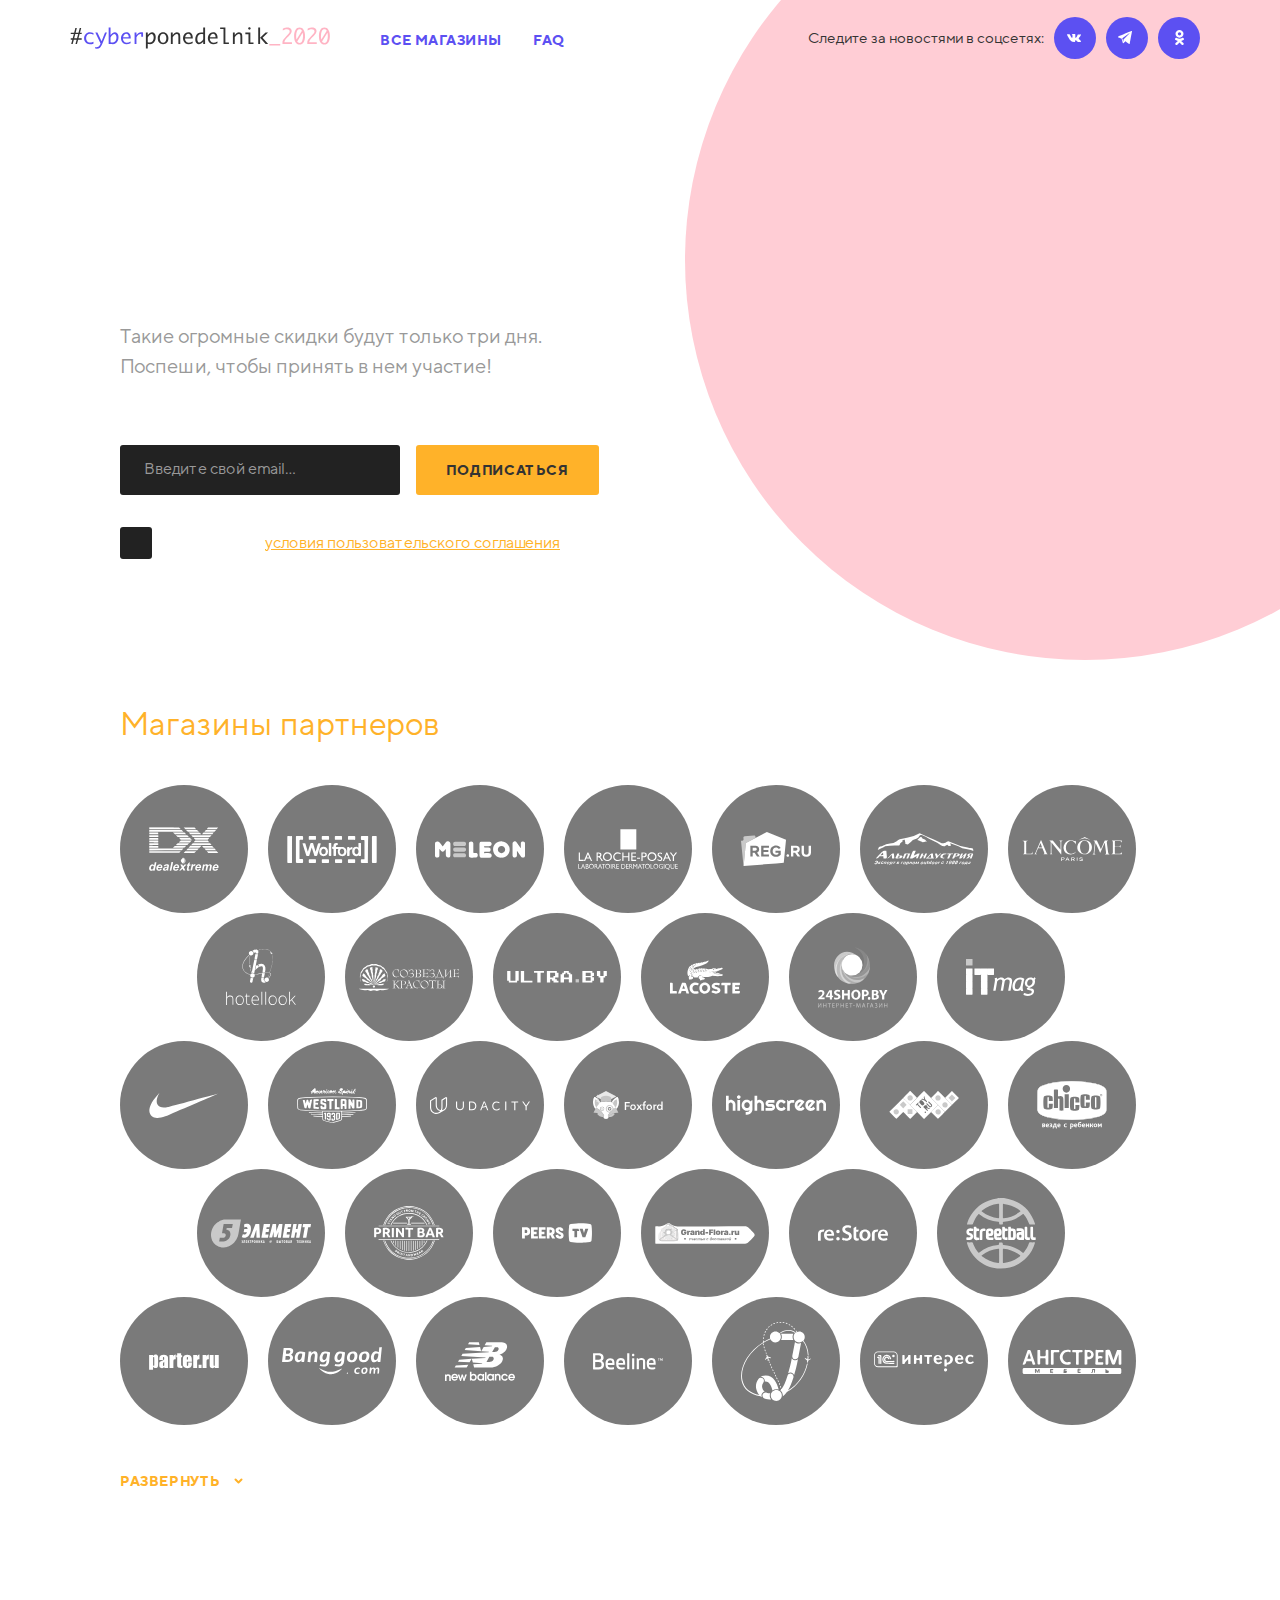
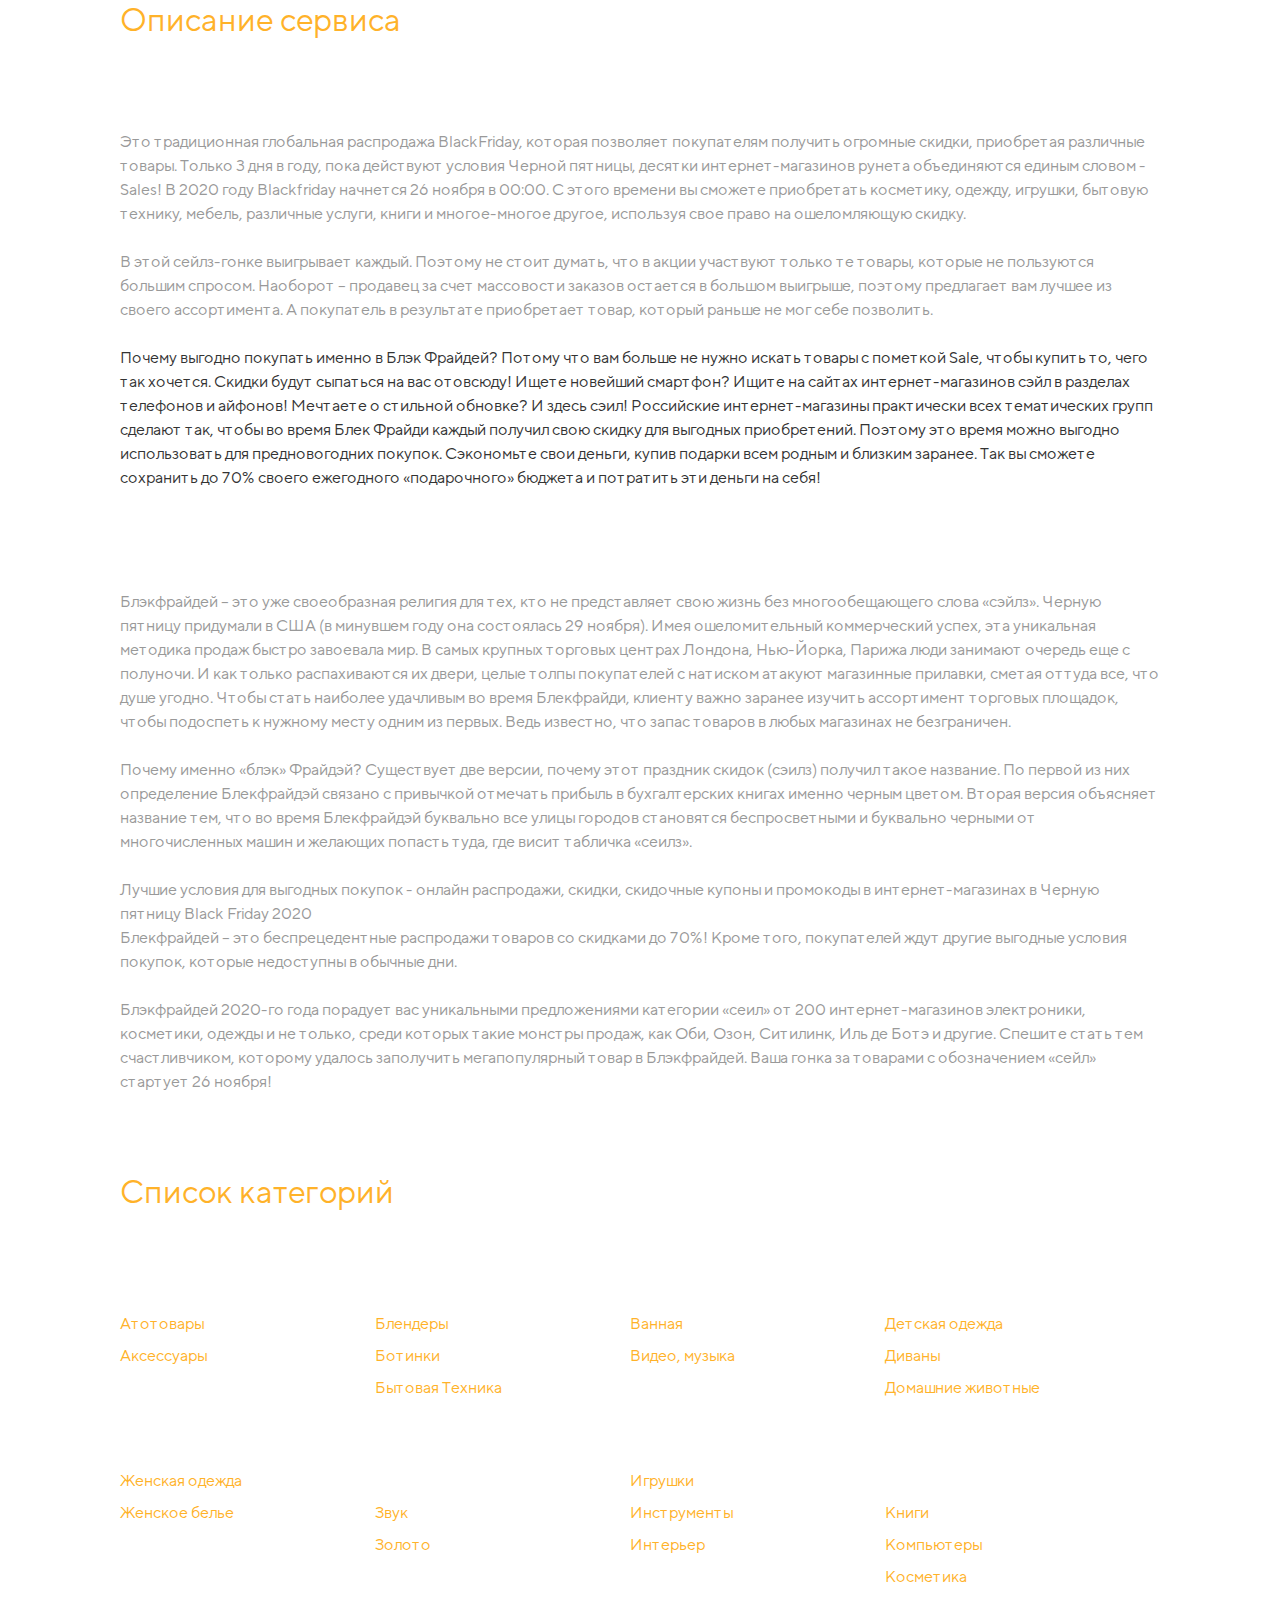
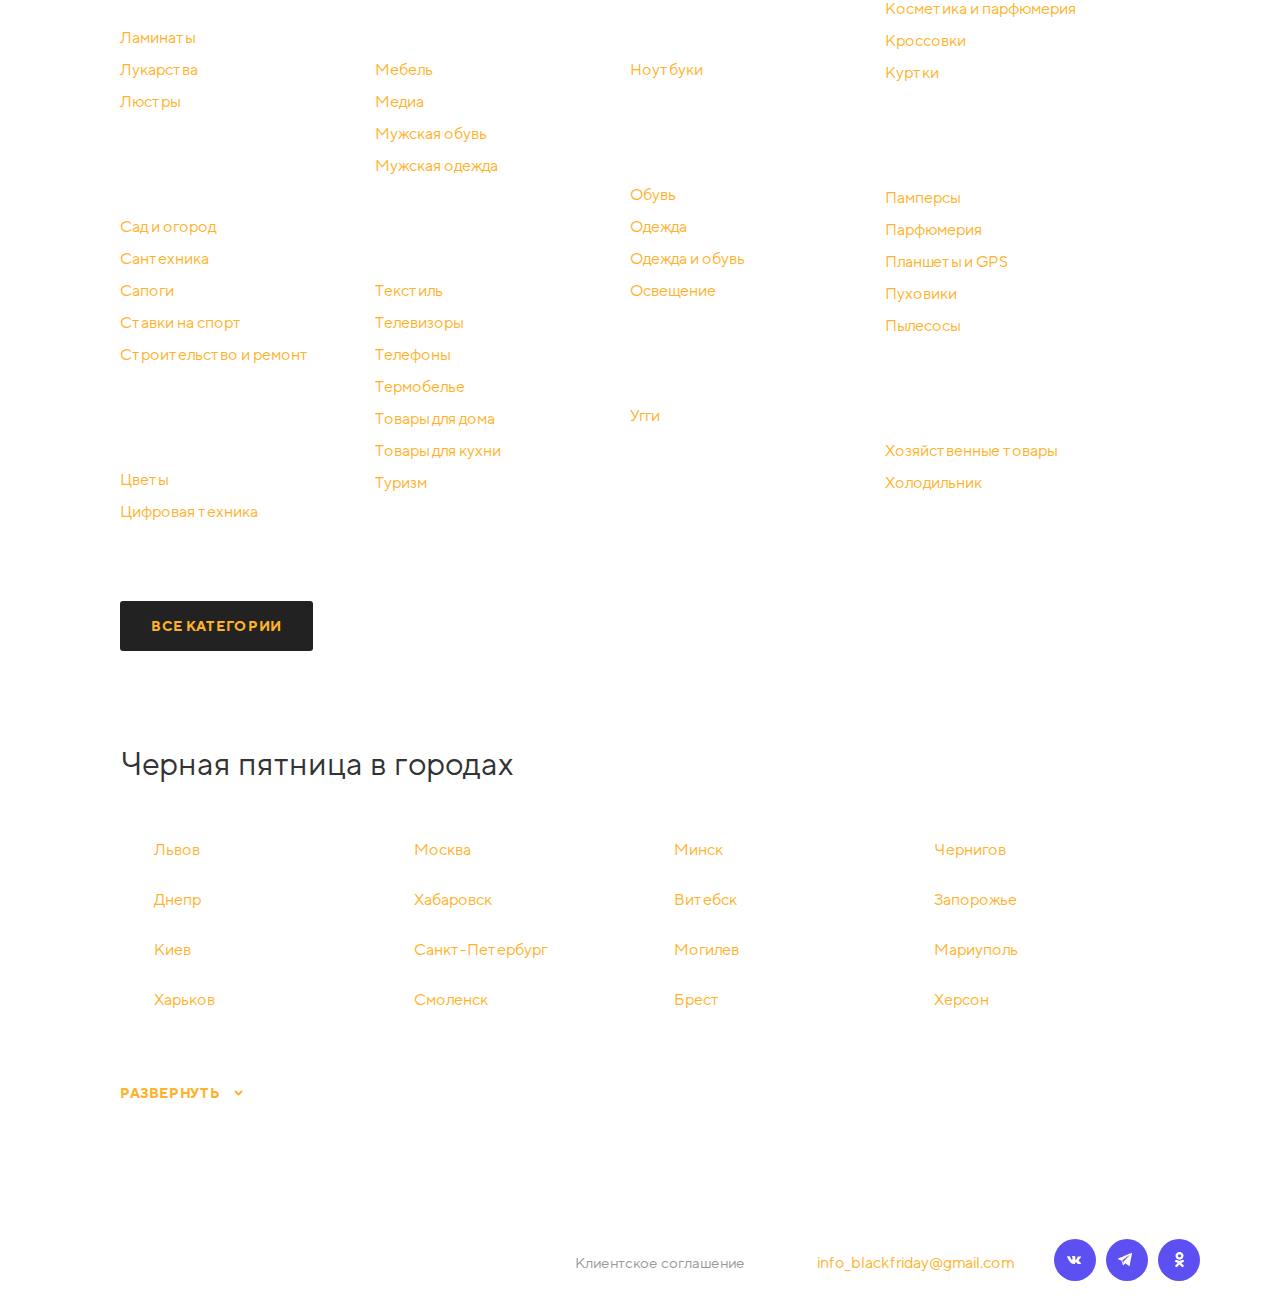
==== commit 184cfab7: "new" ====
--- a/index.html
+++ b/index.html
@@ -10,6 +10,7 @@
 
 <body>
 	<header class="header header__home__page">
+		<div class="header__circle"></div>
 		<div class="header__header">
 			<div class="header__logo"><a href="index.html"><img src="img/logo.svg" alt="logotype"></a></div>
 			<nav class="menu">
--- a/css/style.css
+++ b/css/style.css
@@ -26,6 +26,7 @@
   -webkit-box-sizing: border-box;
           box-sizing: border-box;
   font-family: "TT Norms Pro";
+  color: #333;
 }
 
 .container {
@@ -34,13 +35,26 @@
 }
 
 body {
-  background-color: #121212;
+  background-color: #fff;
 }
 
 /* header */
+.header__circle {
+  background-color: #ffcdd5;
+  position: absolute;
+  width: 800px;
+  height: 800px;
+  right: -16%;
+  top: -25%;
+  z-index: -1;
+  border-radius: 50%;
+}
+
+.header {
+  position: relative;
+}
+
 .header__home__page {
-  background: url(../img/bcImg.svg) top right no-repeat;
-  background-size: contain;
   margin-bottom: 138px;
 }
 
@@ -52,7 +66,6 @@
       -ms-flex-align: center;
           align-items: center;
   padding: 17px 70px 15px 70px;
-  border-bottom: 1px solid rgba(249, 249, 249, 0.2);
 }
 
 .header__logo {
@@ -99,22 +112,20 @@
   font-size: 14px;
   line-height: 30px;
   letter-spacing: 0.6px;
-  color: #ffb229;
+  color: #5c50f2;
   text-transform: uppercase;
   margin-right: 32px;
   text-decoration: none;
   font-weight: 700;
 }
 
-.block-links__item:hover {
-  color: #fff;
-  -webkit-transition: 0.2s;
-  transition: 0.2s;
-}
-
+/* .block-links__item:hover {
+	color: #fff;
+	transition: 0.2s;
+} */
 .block-soc__description {
   font-size: 15px;
-  color: #fff;
+  color: #333;
   margin-right: 10px;
   margin-bottom: 5px;
 }
@@ -1233,6 +1244,14 @@
   border-radius: 3px;
 }
 
+/*media*/
+@media screen and (max-width: 1140px) {
+  .header__circle {
+    width: 600px;
+    height: 600px;
+  }
+}
+
 @media screen and (max-width: 1071px) {
   .block-soc__description {
     display: none;
@@ -1292,8 +1311,9 @@
 }
 
 @media screen and (max-width: 974px) {
-  .header__home__page {
-    background: url(../img/bcImg2.svg) top right no-repeat;
+  .header__circle {
+    width: 500px;
+    height: 500px;
   }
   .footer {
     -webkit-box-align: start;
@@ -1345,6 +1365,10 @@
 }
 
 @media screen and (max-width: 770px) {
+  .header__circle {
+    width: 400px;
+    height: 400px;
+  }
   .header {
     margin-bottom: 76px;
   }
@@ -1793,11 +1817,20 @@
 }
 
 @media screen and (max-width: 470px) {
+  .header__circle {
+    width: 350px;
+    height: 350px;
+    right: -35%;
+    top: -35%;
+  }
+  .header__logo {
+    margin-right: 18px;
+  }
+  .header__logo img {
+    width: 230px;
+  }
   .open {
     padding-left: 25px;
-  }
-  .header__home__page {
-    background: url(../img/bcImg3.svg) top right no-repeat;
   }
   .items__block {
     width: 90px;
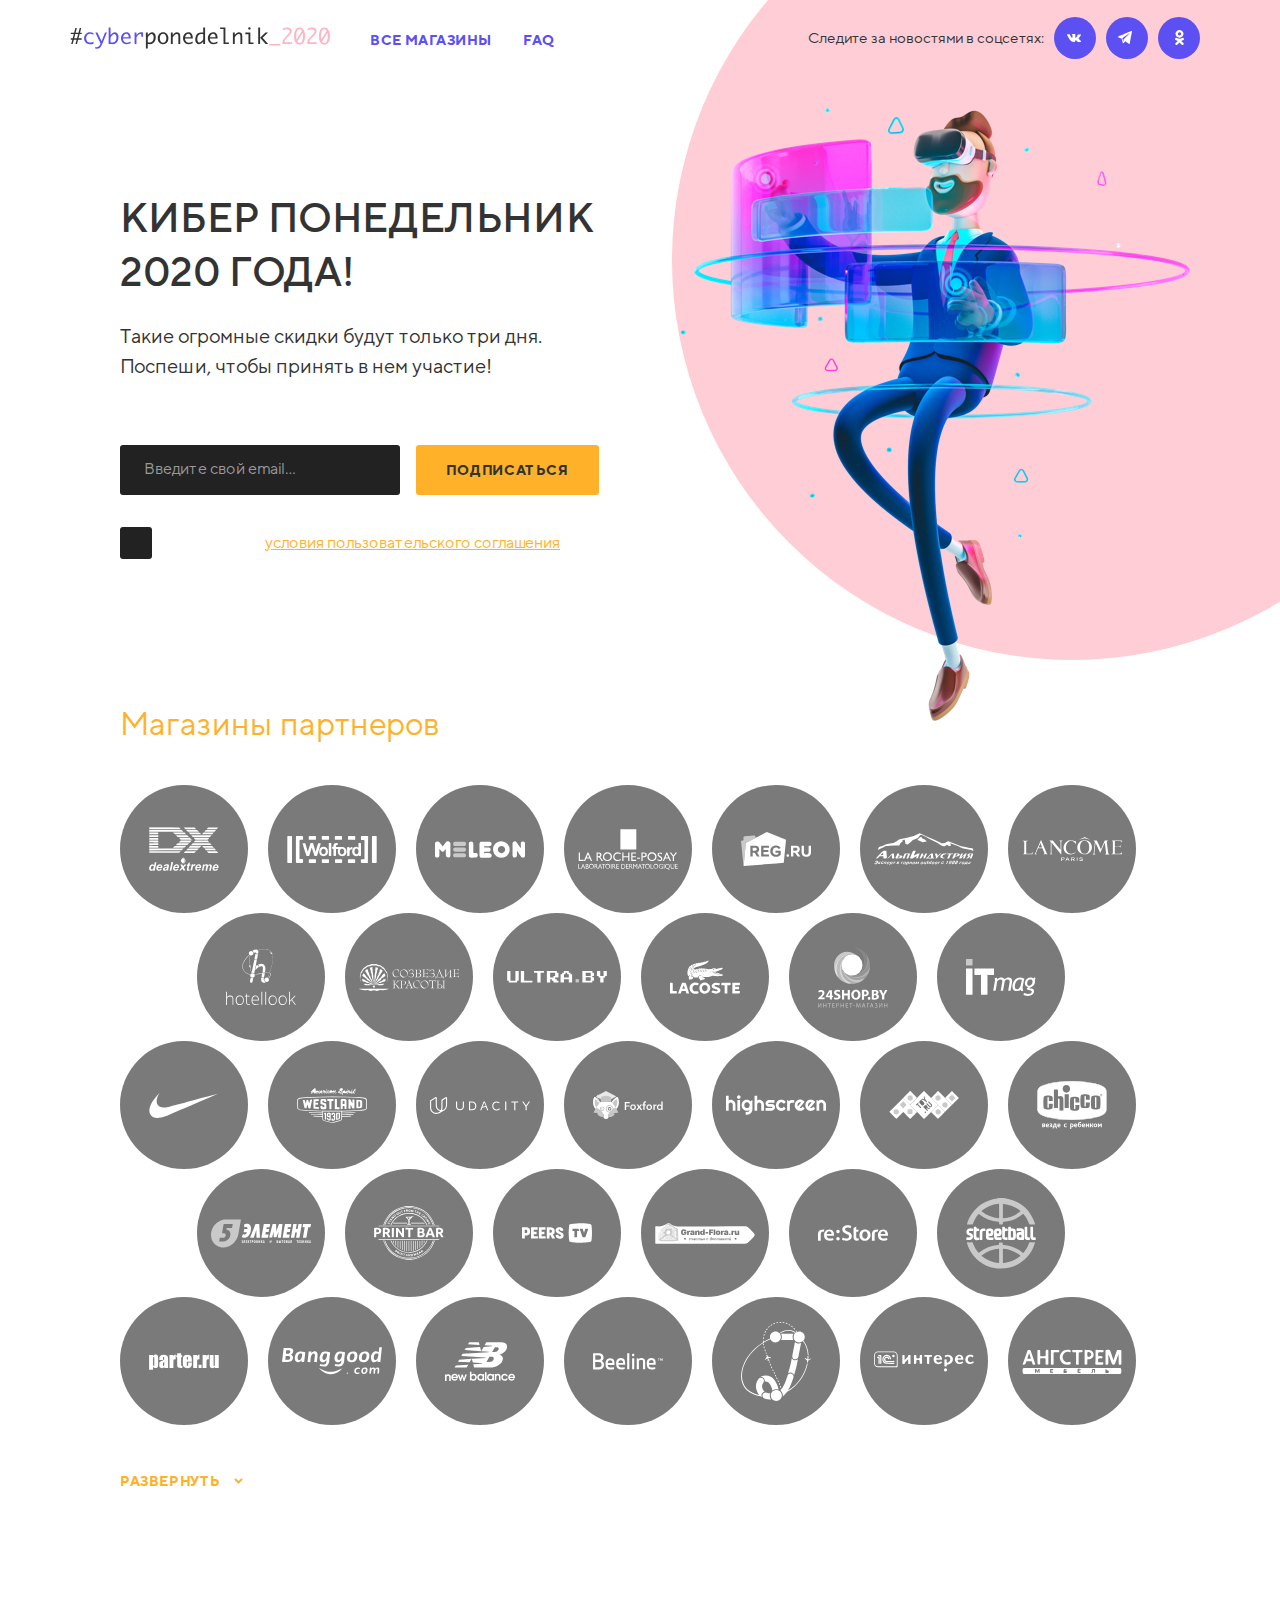
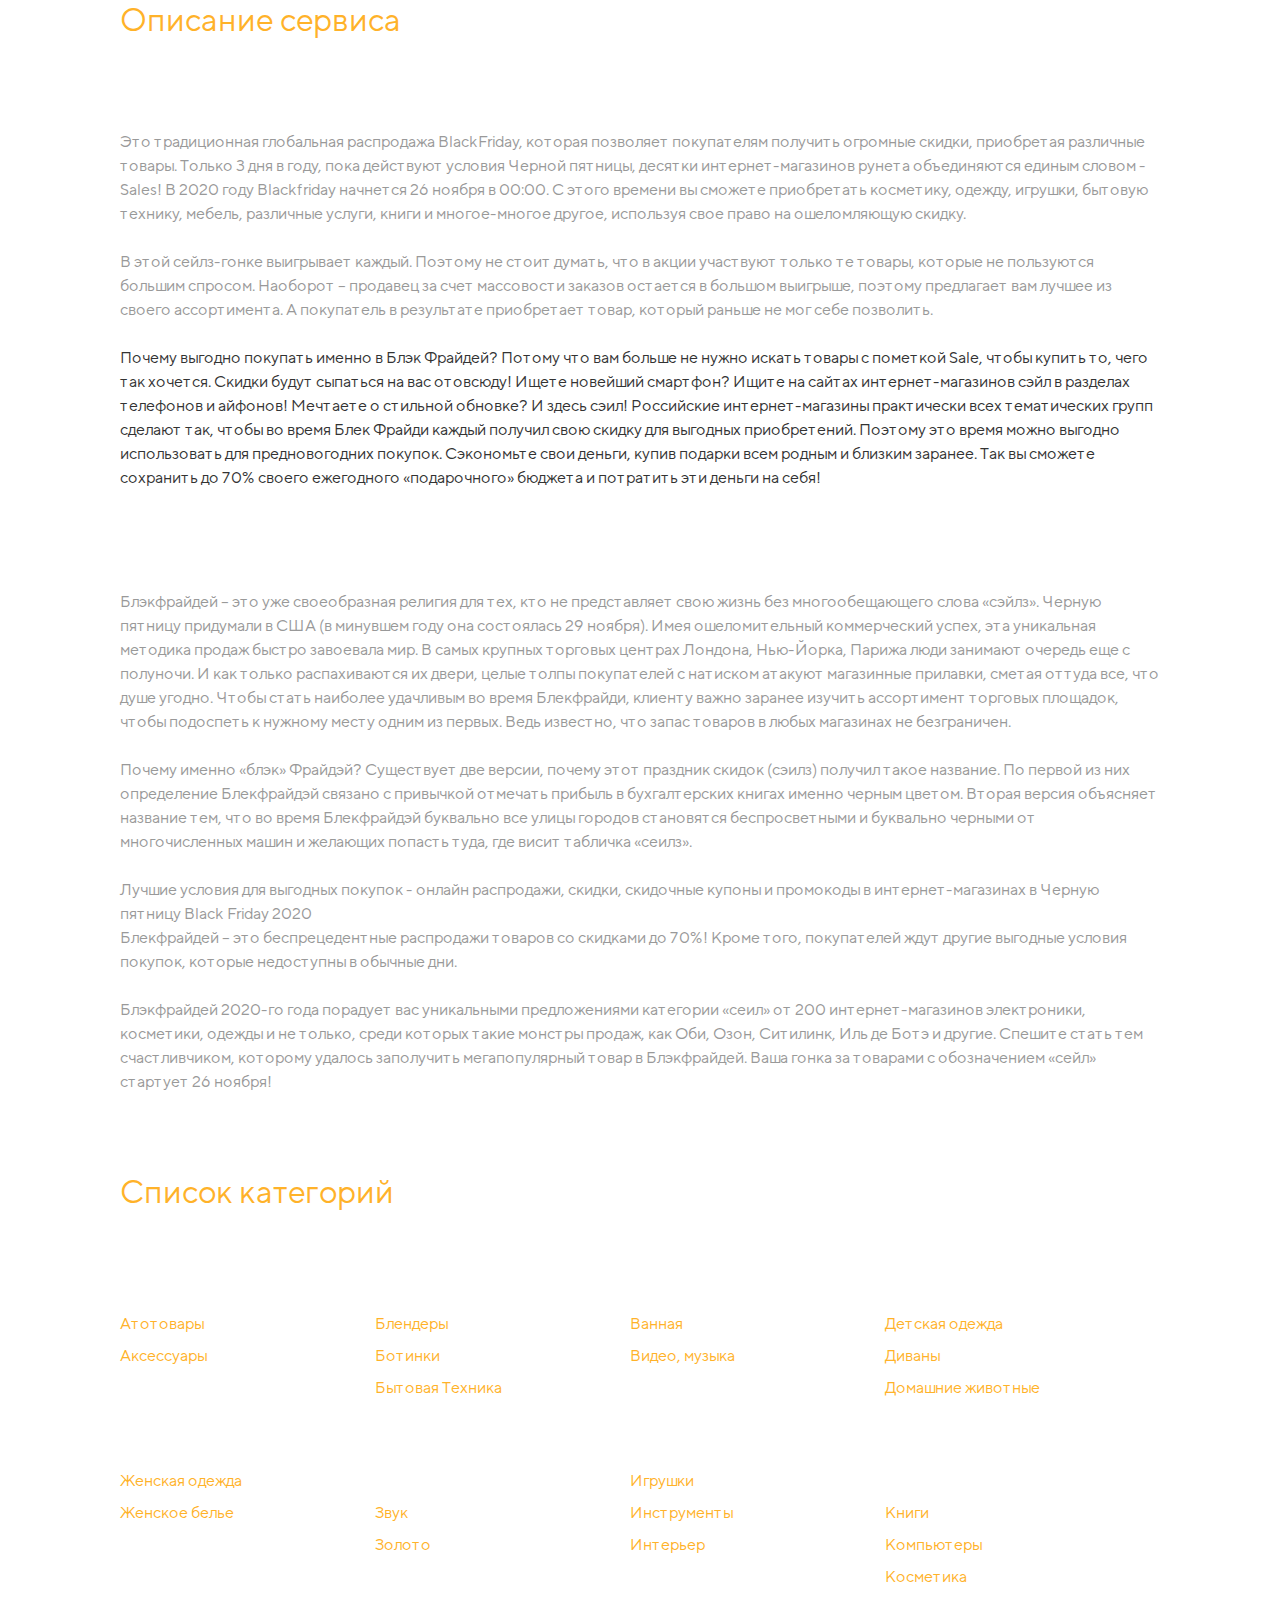
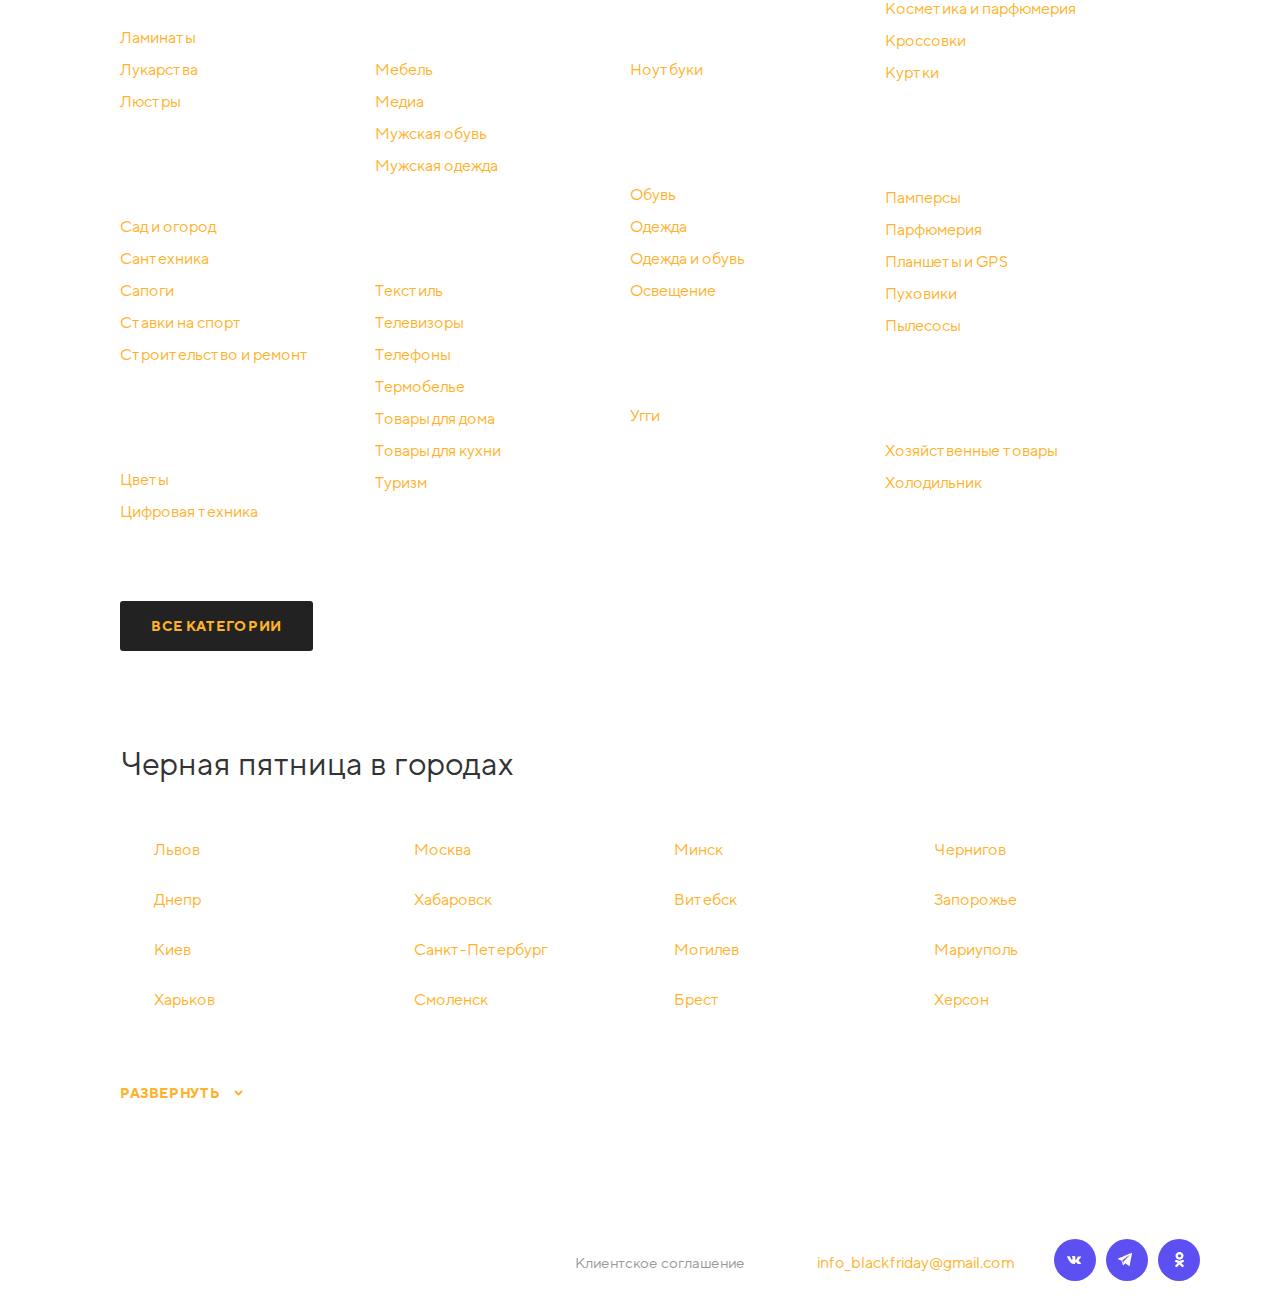
==== commit 593787f2: "new" ====
--- a/index.html
+++ b/index.html
@@ -35,7 +35,7 @@
 		<!-- header__header -->
 		<div class="header_main">
 			<div class="container">
-				<h1>Онлайн распродажа<br>2020 года!</h1>
+				<h1>Кибер понедельник<br>2020 года!</h1>
 				<p class="header_main__text">Такие огромные скидки будут только три дня. <br>Поспеши, чтобы принять в
 					нем
 					участие!</p>
@@ -50,6 +50,7 @@
 						<p>Я принимаю <a class="check__link" href="#"> условия пользовательского соглашения</a></p>
 					</div>
 				</form>
+				<img class="header_main__img" src="img/headerImg.png" alt="headerImg">
 			</div>
 			<!-- container -->
 		</div>
--- a/css/style.css
+++ b/css/style.css
@@ -44,7 +44,7 @@
   position: absolute;
   width: 800px;
   height: 800px;
-  right: -16%;
+  right: -15%;
   top: -25%;
   z-index: -1;
   border-radius: 50%;
@@ -69,7 +69,7 @@
 }
 
 .header__logo {
-  margin-right: 50px;
+  margin-right: 40px;
 }
 
 .header__block-soc {
@@ -137,14 +137,15 @@
 /* header_main */
 .header_main {
   padding-top: 113px;
+  position: relative;
 }
 
 .header_main h1 {
   font-size: 40px;
   line-height: 54px;
   letter-spacing: 0.6px;
-  color: #fff;
-  font-weight: 400;
+  color: #333;
+  font-weight: 500;
   text-transform: uppercase;
   margin-bottom: 22px;
 }
@@ -152,7 +153,7 @@
 .header_main .header_main__text {
   font-size: 20px;
   line-height: 30px;
-  color: #999;
+  color: #333;
   margin-bottom: 64px;
 }
 
@@ -278,6 +279,12 @@
 .mailing__cheked .input_check:checked + .check__text::before {
   background: url(../img/icon/check.svg) center center no-repeat;
   background-color: #222;
+}
+
+.header_main__img {
+  position: absolute;
+  right: 7%;
+  top: 6%;
 }
 
 /* partner shop */
@@ -1253,6 +1260,10 @@
 }
 
 @media screen and (max-width: 1071px) {
+  .header_main__img {
+    right: -12%;
+    top: 6%;
+  }
   .block-soc__description {
     display: none;
   }
@@ -1314,6 +1325,11 @@
   .header__circle {
     width: 500px;
     height: 500px;
+  }
+  .header_main__img {
+    width: 233px;
+    right: -8%;
+    top: 12%;
   }
   .footer {
     -webkit-box-align: start;
@@ -1366,11 +1382,15 @@
 
 @media screen and (max-width: 770px) {
   .header__circle {
-    width: 400px;
-    height: 400px;
+    width: 500px;
+    height: 500px;
+    right: -25%;
   }
   .header {
     margin-bottom: 76px;
+  }
+  .header__logo {
+    margin-right: 30px;
   }
   .header__sub-page {
     margin-bottom: 0;
@@ -1562,7 +1582,7 @@
   .line-three {
     width: 28px;
     height: 2px;
-    background-color: white;
+    background-color: #5c50f2;
     margin: 6px 0;
     border-radius: 2px;
     z-index: 1000;
@@ -1633,6 +1653,9 @@
             align-items: flex-start;
     position: relative;
   }
+  .header_main__img {
+    display: none;
+  }
   .footer {
     -webkit-box-pack: center;
         -ms-flex-pack: center;
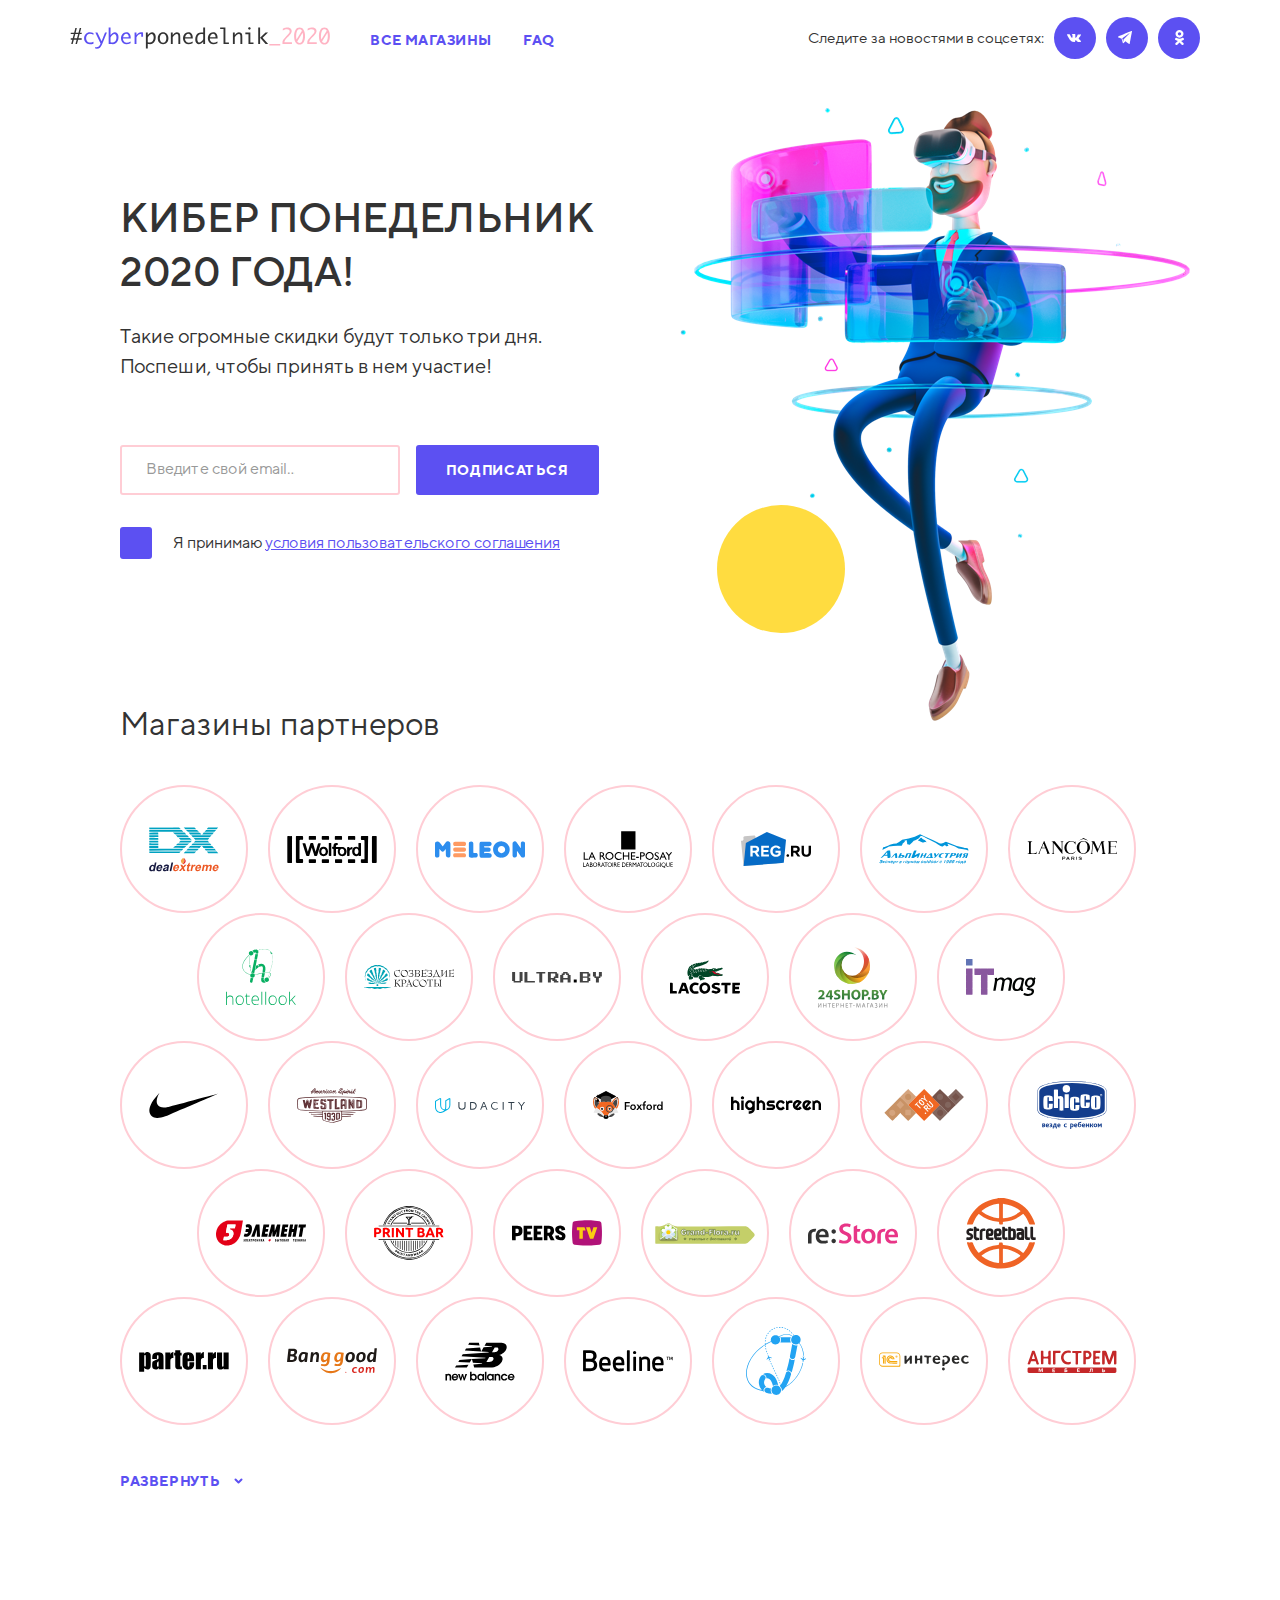
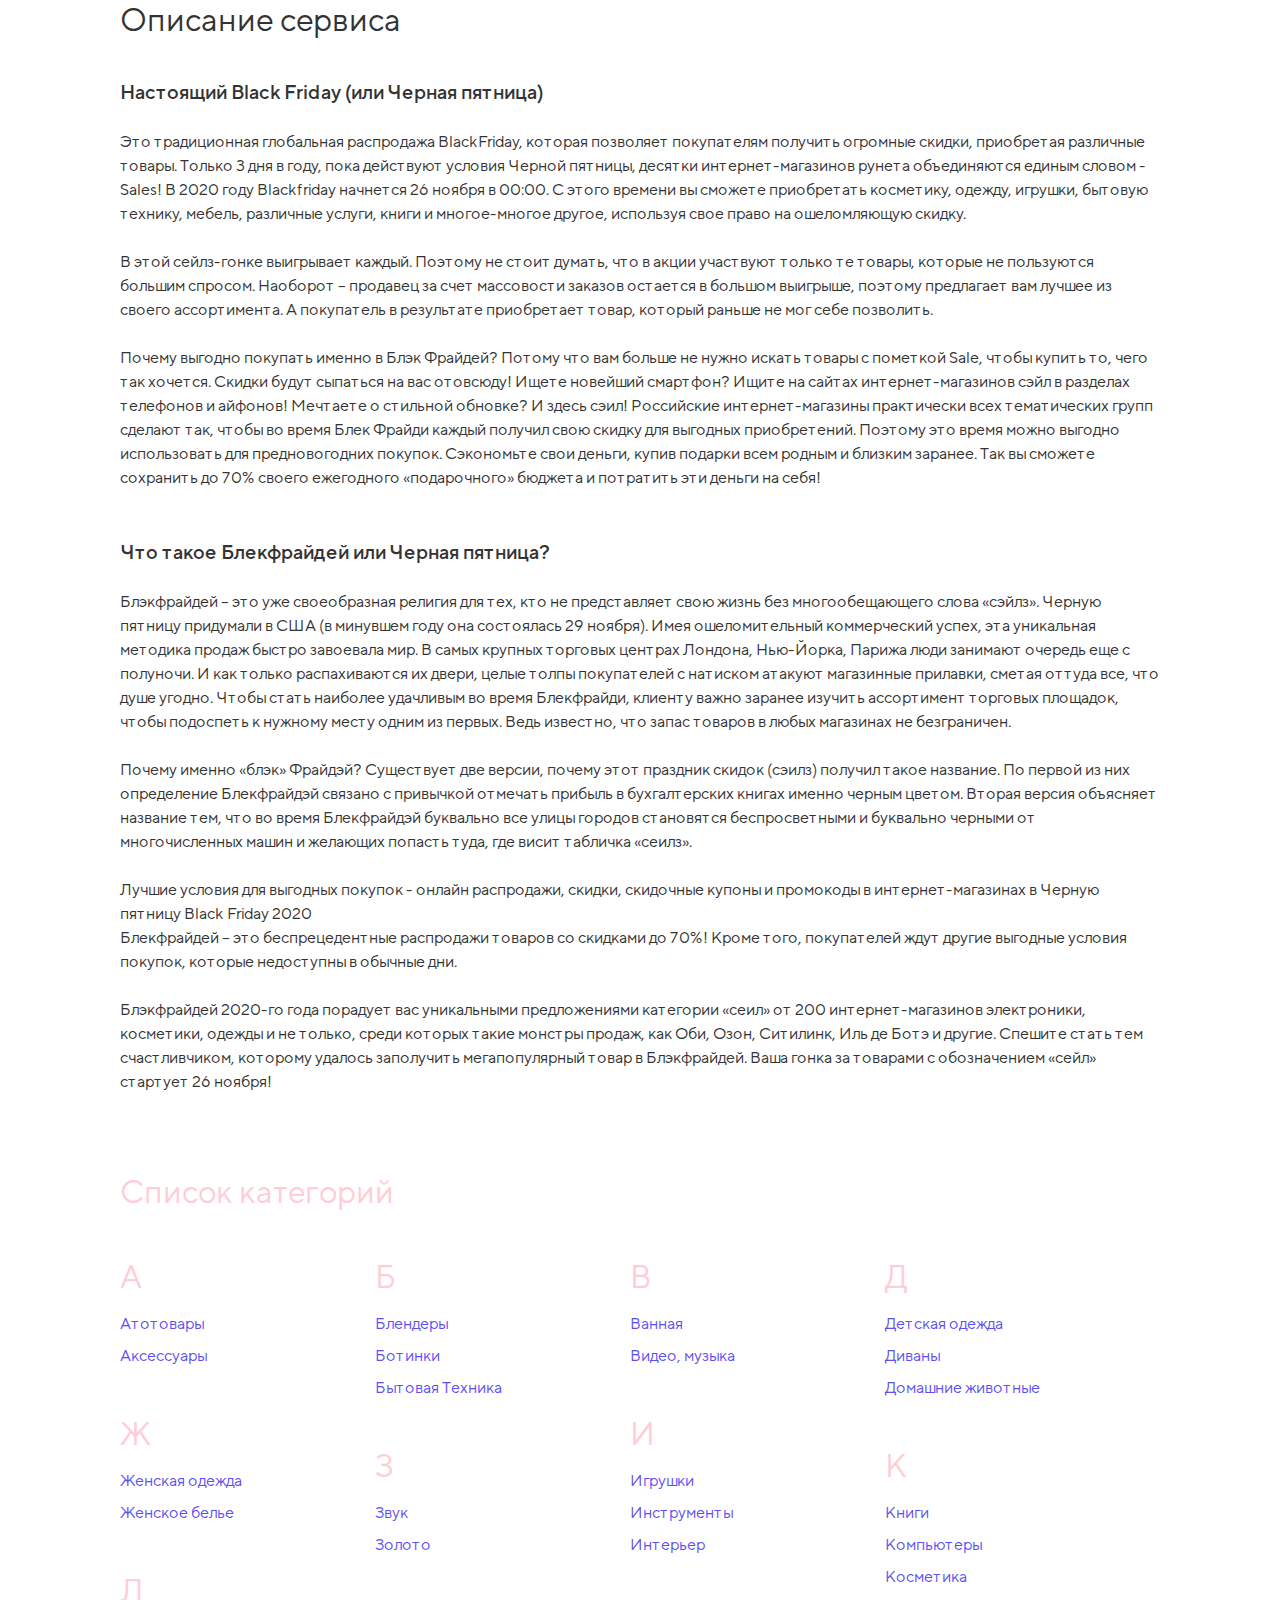
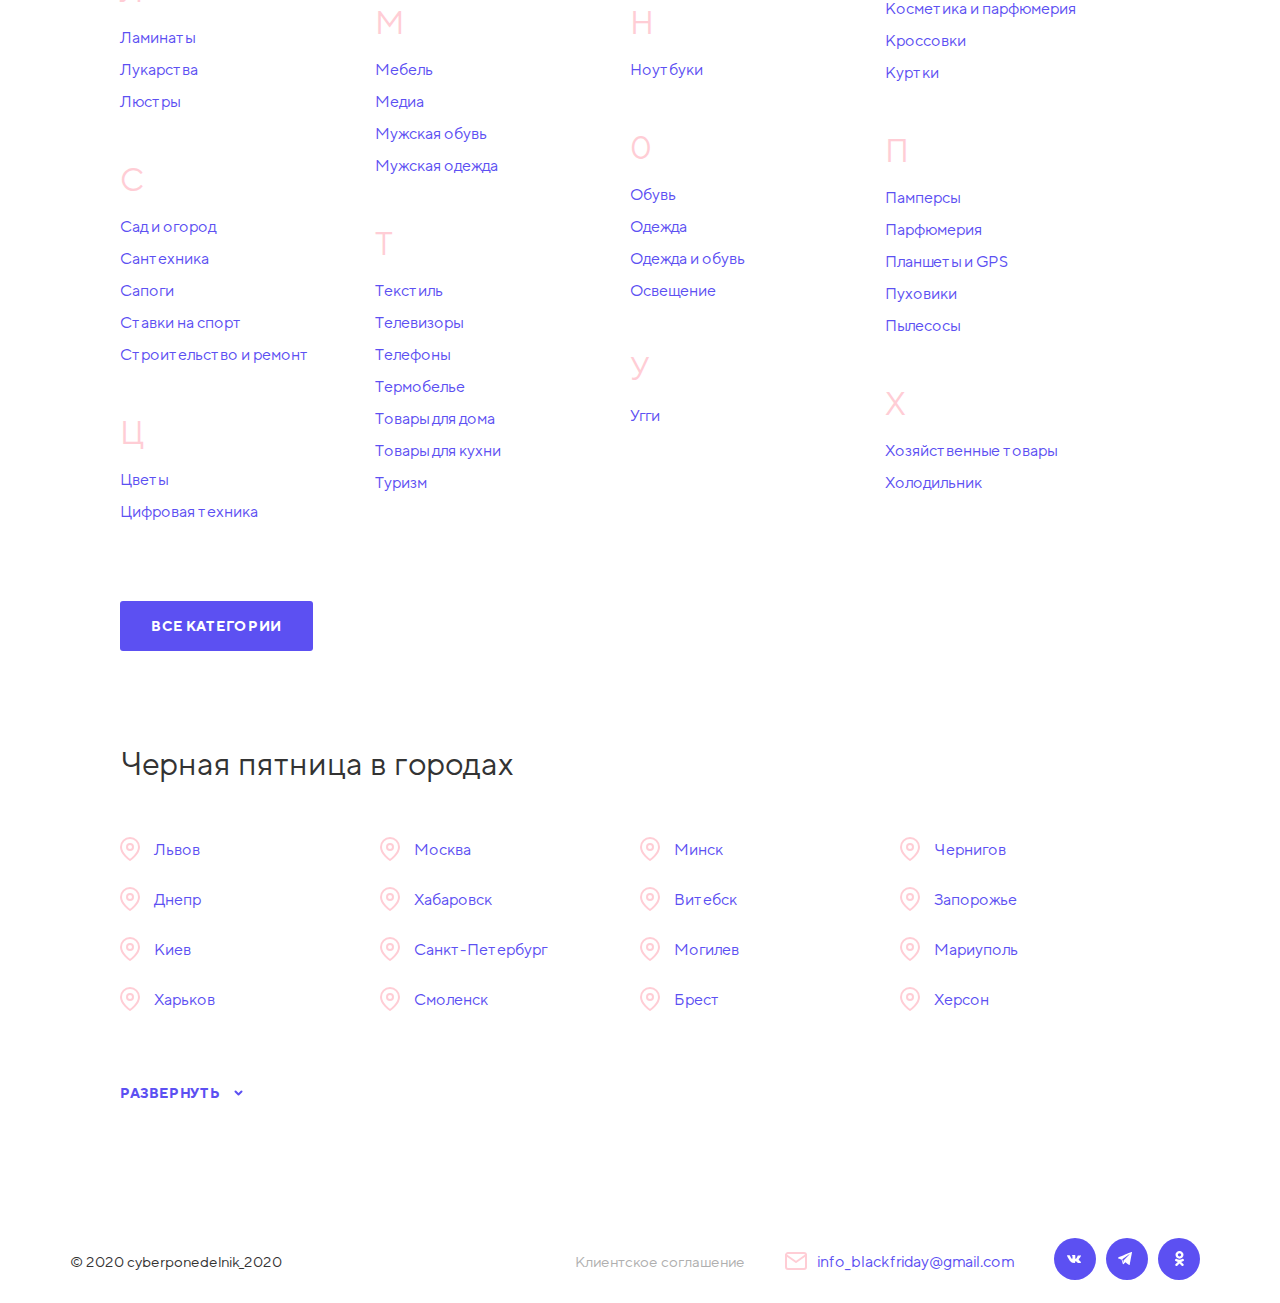
==== commit f21f6461: "new" ====
--- a/index.html
+++ b/index.html
@@ -10,7 +10,6 @@
 
 <body>
 	<header class="header header__home__page">
-		<div class="header__circle"></div>
 		<div class="header__header">
 			<div class="header__logo"><a href="index.html"><img src="img/logo.svg" alt="logotype"></a></div>
 			<nav class="menu">
@@ -35,10 +34,12 @@
 		<!-- header__header -->
 		<div class="header_main">
 			<div class="container">
-				<h1>Кибер понедельник<br>2020 года!</h1>
-				<p class="header_main__text">Такие огромные скидки будут только три дня. <br>Поспеши, чтобы принять в
-					нем
-					участие!</p>
+				<div class="header_main__title">
+					<h1>Кибер понедельник<br>2020 года!</h1>
+					<p class="header_main__text">Такие огромные скидки будут только три дня. <br>Поспеши, чтобы принять в
+						нем
+						участие!</p>
+				</div>
 				<form method="POST" class="header__mailing">
 					<div class="mailing__mail">
 						<input class="email" type="email" placeholder="Введите свой email…" required>
@@ -48,6 +49,7 @@
 						<input class="input_check" type="checkbox" name="#" id="cheked" required>
 						<label class="check__text" for="cheked"></label>
 						<p>Я принимаю <a class="check__link" href="#"> условия пользовательского соглашения</a></p>
+						<div data-da="header_main__title,1,770" class="mailing__cheked__circle"></div>
 					</div>
 				</form>
 				<img class="header_main__img" src="img/headerImg.png" alt="headerImg">
@@ -500,7 +502,7 @@
 	</button>
 
 	<footer class="footer">
-		<p class="сopyright" data-da="footer__info__mail__icon,3,700">© 2020 BlackFriday’20</p>
+		<p class="сopyright" data-da="footer__info__mail__icon,3,700">© 2020 cyberponedelnik_2020</p>
 		<div class="footer__info">
 			<div class="footer__info__mail">
 				<a href="infoPage.html" class="footer__media footer__mediaPC">Клиентское соглашение</a>
--- a/css/style.css
+++ b/css/style.css
@@ -39,17 +39,6 @@
 }
 
 /* header */
-.header__circle {
-  background-color: #ffcdd5;
-  position: absolute;
-  width: 800px;
-  height: 800px;
-  right: -15%;
-  top: -25%;
-  z-index: -1;
-  border-radius: 50%;
-}
-
 .header {
   position: relative;
 }
@@ -135,6 +124,10 @@
 }
 
 /* header_main */
+.header_main__title {
+  position: relative;
+}
+
 .header_main {
   padding-top: 113px;
   position: relative;
@@ -167,11 +160,12 @@
 }
 
 .email {
-  background-color: #222;
+  background-color: inherit;
   width: 280px;
   height: 50px;
   border: none;
-  color: #fff;
+  color: #afafaf;
+  border: 2px solid #ffcdd5;
   outline: 0;
   padding: 8px 103px 12px 24px;
   margin-right: 16px;
@@ -198,7 +192,8 @@
 
 .submit {
   text-transform: uppercase;
-  background-color: #ffb229;
+  background-color: #5c50f2;
+  color: #fff;
   outline: 0;
   border: none;
   padding: 10px 30px;
@@ -210,13 +205,12 @@
   cursor: pointer;
 }
 
-.submit:hover {
-  background-color: #fff;
-  -webkit-transition: 0.2s;
-  transition: 0.2s;
-}
-
+/* .submit:hover {
+	background-color: #fff;
+	transition: 0.2s;
+} */
 .mailing__cheked {
+  position: relative;
   display: -webkit-box;
   display: -ms-flexbox;
   display: flex;
@@ -241,12 +235,12 @@
 .mailing__cheked p {
   font-size: 16px;
   line-height: 24px;
-  color: #fff;
+  color: #333;
 }
 
 .mailing__cheked .check__link {
   line-height: 24px;
-  color: #ffb229;
+  color: #5c50f2;
 }
 
 .mailing__cheked .input_check + .check__text {
@@ -273,12 +267,22 @@
           flex-grow: 0;
   border-radius: 3px;
   margin-right: 16px;
-  background-color: #222;
+  background-color: #5c50f2;
 }
 
 .mailing__cheked .input_check:checked + .check__text::before {
   background: url(../img/icon/check.svg) center center no-repeat;
-  background-color: #222;
+  background-color: #5c50f2;
+}
+
+.mailing__cheked__circle {
+  position: absolute;
+  width: 128px;
+  height: 128px;
+  background-color: #ffdc40;
+  border-radius: 50%;
+  right: -45%;
+  top: 15%;
 }
 
 .header_main__img {
@@ -295,7 +299,7 @@
 .partner__shop h2 {
   font-size: 32px;
   line-height: 54px;
-  color: #ffb229;
+  color: #333;
   margin-bottom: 34px;
   font-weight: 400;
 }
@@ -344,15 +348,14 @@
           justify-content: center;
   width: 128px;
   height: 128px;
-  background-color: #222222;
-  opacity: 0.6;
+  border: 2px solid #ffcdd5;
   border-radius: 50%;
   cursor: pointer;
   margin-right: 20px;
 }
 
 .items__block:hover {
-  opacity: 1;
+  border: 2px solid #5c50f2;
   -webkit-transition: all 0.2s;
   transition: all 0.2s;
 }
@@ -378,7 +381,7 @@
   font-size: 14px;
   line-height: 30px;
   letter-spacing: 0.6px;
-  color: #ffb229;
+  color: #5c50f2;
 }
 
 .open__btn img {
@@ -389,25 +392,23 @@
 /* servise */
 .servise {
   margin-bottom: 71px;
+  color: #333;
 }
 
 .servise h2 {
   font-size: 32px;
   line-height: 54px;
   margin-bottom: 33px;
-  color: #ffb229;
   font-weight: 400;
 }
 
 .servise h3 {
-  color: #fff;
   font-size: 20px;
   margin-bottom: 26px;
   font-weight: 500;
 }
 
 .servise .servise__text {
-  color: #999;
   line-height: 24px;
   margin-bottom: 50px;
 }
@@ -418,14 +419,14 @@
 
 /* categories */
 .categories {
-  color: #fff;
+  color: #333;
   margin-bottom: 96px;
 }
 
 .categories h2 {
   font-size: 32px;
   line-height: 54px;
-  color: #ffb229;
+  color: #ffcdd5;
   margin-bottom: 39px;
   font-weight: 400;
 }
@@ -454,14 +455,14 @@
 
 .categories__item__block h3 {
   font-size: 32px;
-  color: #fff;
+  color: #ffcdd5;
   margin-bottom: 18px;
   font-weight: 400;
 }
 
 .categories__item__block a {
   text-decoration: none;
-  color: #ffb229;
+  color: #5c50f2;
   margin-bottom: 13px;
 }
 
@@ -477,24 +478,21 @@
   text-transform: uppercase;
   font-weight: 700;
   text-decoration: none;
-  color: #ffb229;
+  color: #fff;
   letter-spacing: 0.6px;
   line-height: 30px;
   font-size: 14px;
-  background-color: #222222;
+  background-color: #5c50f2;
   padding: 17px 31px 17px 31px;
   border-radius: 3px;
 }
 
-.categories__submit:hover {
-  background-color: #444;
-  -webkit-transition: all 0.2s;
-  transition: all 0.2s;
-}
-
+/* .categories__submit:hover {
+	background-color: #444;
+	transition: all 0.2s;
+} */
 /* city */
 .city {
-  color: #ffb229;
   margin-bottom: 112px;
 }
 
@@ -535,7 +533,7 @@
 
 .city__item__block a {
   text-decoration: none;
-  color: #ffb229;
+  color: #5c50f2;
 }
 
 .city__item__block a:hover {
@@ -544,7 +542,6 @@
 
 /* footer */
 .footer {
-  border-top: 1px solid rgba(249, 249, 249, 0.2);
   display: -webkit-box;
   display: -ms-flexbox;
   display: flex;
@@ -559,8 +556,7 @@
 
 .сopyright {
   font-size: 15px;
-  color: #fff;
-  opacity: 0.9;
+  color: #333;
 }
 
 .footer__info {
@@ -570,19 +566,17 @@
   -webkit-box-pack: end;
       -ms-flex-pack: end;
           justify-content: flex-end;
+  /* .footer__media:hover {
+		color: #fff;
+		transition: 0.2s;
+	} */
 }
 
 .footer__info .footer__media {
   text-decoration: none;
   font-size: 15px;
-  color: #999;
+  color: #afafaf;
   margin-right: 40px;
-}
-
-.footer__info .footer__media:hover {
-  color: #fff;
-  -webkit-transition: 0.2s;
-  transition: 0.2s;
 }
 
 .footer__info img {
@@ -592,7 +586,7 @@
 .footer__info .footer__email {
   margin-right: 40px;
   text-decoration: none;
-  color: #ffb229;
+  color: #5c50f2;
 }
 
 .footer__icon {
@@ -1252,17 +1246,9 @@
 }
 
 /*media*/
-@media screen and (max-width: 1140px) {
-  .header__circle {
-    width: 600px;
-    height: 600px;
-  }
-}
-
 @media screen and (max-width: 1071px) {
   .header_main__img {
-    right: -12%;
-    top: 6%;
+    display: none;
   }
   .block-soc__description {
     display: none;
@@ -1322,10 +1308,6 @@
 }
 
 @media screen and (max-width: 974px) {
-  .header__circle {
-    width: 500px;
-    height: 500px;
-  }
   .header_main__img {
     width: 233px;
     right: -8%;
@@ -1381,10 +1363,12 @@
 }
 
 @media screen and (max-width: 770px) {
-  .header__circle {
-    width: 500px;
-    height: 500px;
-    right: -25%;
+  .mailing__cheked__circle {
+    top: 30px;
+    right: 40%;
+    z-index: -1;
+    width: 78px;
+    height: 78px;
   }
   .header {
     margin-bottom: 76px;
@@ -1454,10 +1438,6 @@
   }
   .city .arrow3 {
     padding-top: 4px;
-  }
-  .items__block {
-    background-color: #222222;
-    opacity: 1;
   }
   #btnScpoll {
     bottom: 125px;
@@ -1568,6 +1548,9 @@
   }
   .error404 p {
     font-size: 14px;
+  }
+  .mailing__cheked__circle {
+    display: none;
   }
 }
 
@@ -1694,7 +1677,7 @@
   .сopyright {
     display: block;
     padding: 0;
-    padding-left: 35px;
+    padding-left: 5px;
   }
   #btnScpoll {
     bottom: 237px;
@@ -1840,12 +1823,6 @@
 }
 
 @media screen and (max-width: 470px) {
-  .header__circle {
-    width: 350px;
-    height: 350px;
-    right: -35%;
-    top: -35%;
-  }
   .header__logo {
     margin-right: 18px;
   }
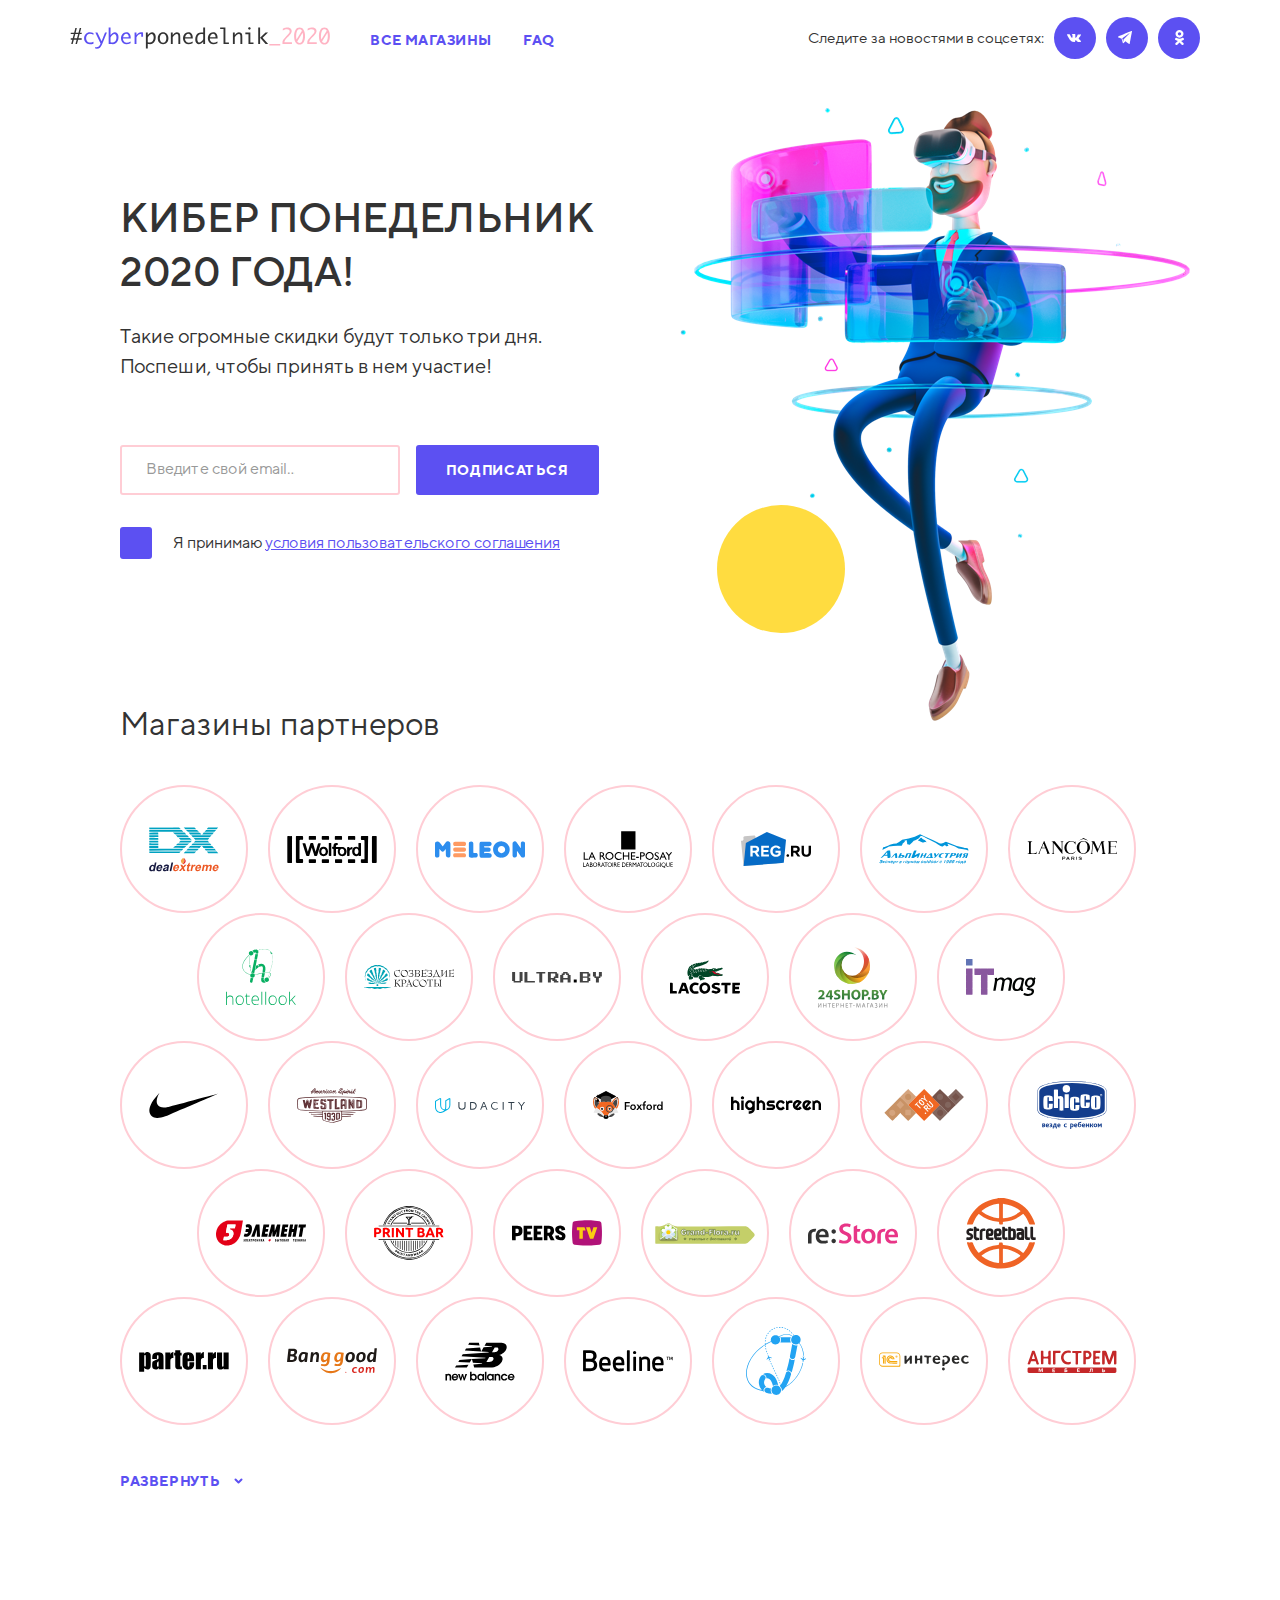
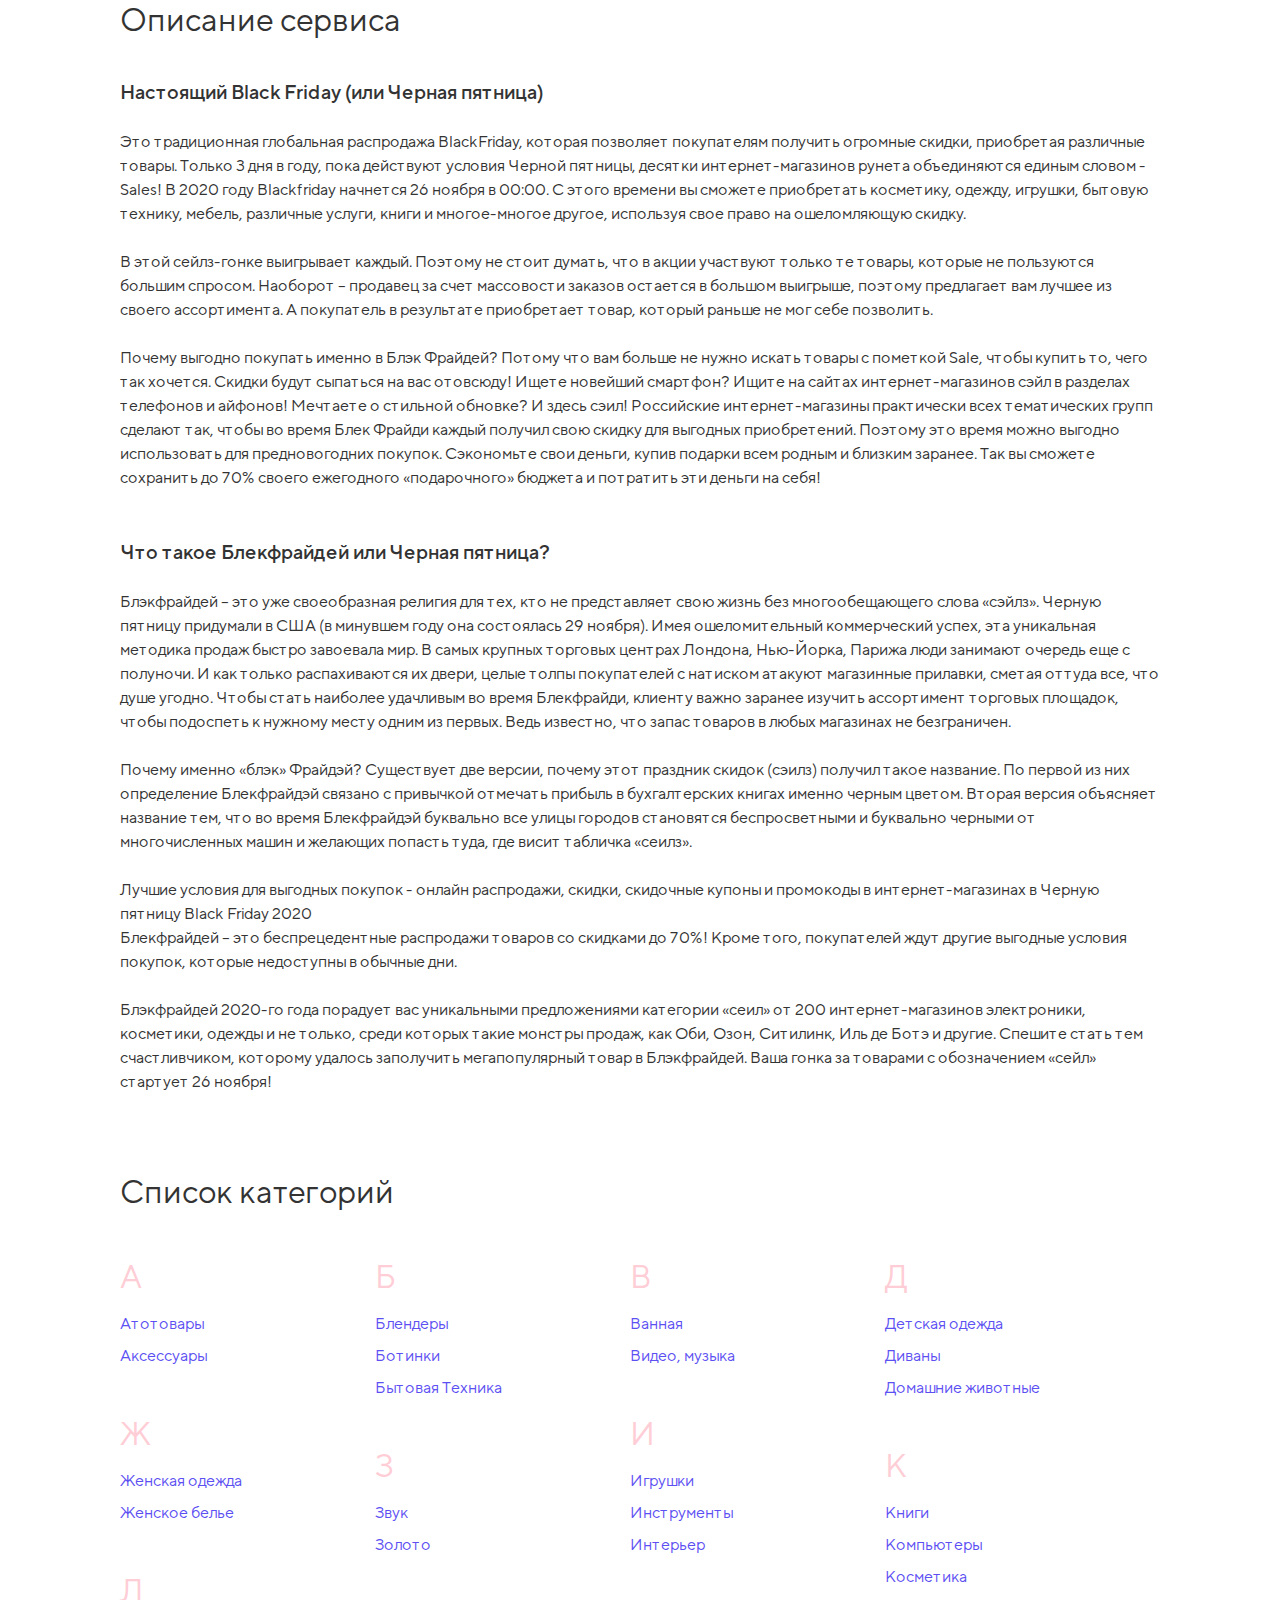
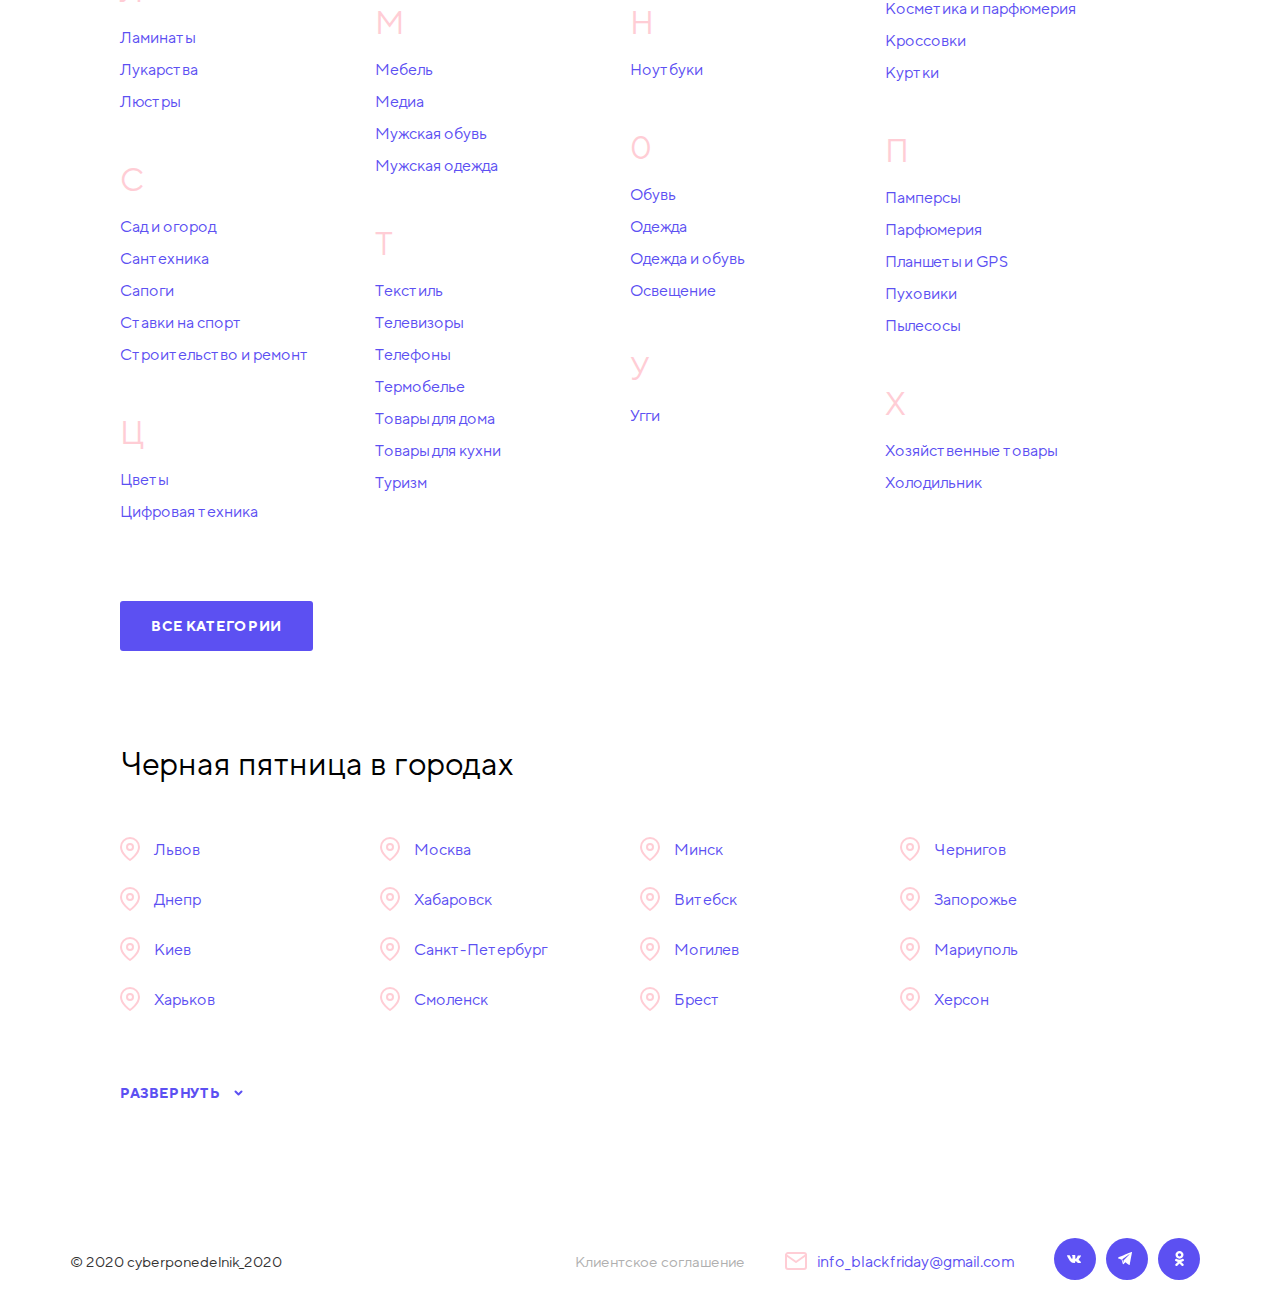
==== commit d310ca32: "new" ====
--- a/index.html
+++ b/index.html
@@ -19,9 +19,33 @@
 				</div>
 				<div class="header__block-soc header__block__modific">
 					<span class="block-soc__description">Следите за новостями в соцсетях:</span>
-					<a href="#"><img src="img/icon/vk.svg" alt="vk"></a>
-					<a href="#"><img src="img/icon/tl.svg" alt="telegram"></a>
-					<a href="#"><img src="img/icon/cm.svg" alt="classmaters"></a>
+					<a href="#">
+						<svg id="header__block-soc__icon" width="42" height="42" viewBox="0 0 42 42">
+							<g fill="none" fill-rule="evenodd">
+								<circle cx="21" cy="21" r="21" fill="#5C50F2" />
+								<path fill="#FFF"
+									d="M26.9 24.188l-.044-.087c-.381-.6-.85-1.141-1.39-1.605-.31-.297-.503-.494-.585-.593-.145-.16-.186-.386-.106-.585.185-.339.405-.658.656-.95l.472-.62c.81-1.128 1.172-1.85 1.084-2.164v-.069c-.06-.064-.14-.107-.227-.123-.153-.03-.31-.03-.463 0h-2.09-.148-.096l-.08.08-.069.13c-.218.562-.477 1.108-.778 1.63-.18.303-.347.562-.498.778-.112.172-.237.336-.376.488-.087.09-.181.175-.28.253l-.192.078h-.123l-.166-.173c-.046-.088-.075-.182-.088-.28v-.297-.349-.305-.602-.514-.402c.012-.11.012-.221 0-.332-.016-.08-.043-.16-.078-.235l-.148-.175c-.077-.043-.16-.076-.246-.096-.366-.06-.739-.076-1.11-.051-.588-.051-1.181.008-1.748.174-.106.054-.2.129-.28.218-.088.105-.088.163 0 .174.242.015.467.128.62.314v.088c.05.105.085.217.105.331.036.176.056.354.062.532.023.29.023.582 0 .872 0 .25-.024.445-.07.586-.015.117-.047.231-.096.34l-.08.192h-.191c-.09-.01-.176-.047-.245-.105-.11-.081-.21-.175-.297-.28-.13-.155-.247-.322-.35-.497-.158-.163-.306-.401-.446-.715l-.113-.175c-.07-.134-.17-.331-.298-.593-.128-.262-.239-.512-.332-.75-.036-.092-.1-.172-.184-.227l-.166-.087-.166-.044h-1.994c-.143-.014-.286.033-.393.131l-.069.175v.192c.331.686.666 1.346 1.005 1.98.338.634.63 1.142.874 1.527.251.383.507.747.77 1.09.262.343.434.565.516.663l.2.218.184.175c.16.153.333.292.516.418.243.173.493.333.751.48.3.168.621.297.953.384.344.098.702.139 1.059.122h.874c.143-.003.28-.06.385-.157l.052-.13v-.2c-.007-.189.007-.376.044-.56.023-.13.065-.256.122-.375.041-.08.094-.154.157-.218l.123-.105h.06c.148-.03.301.012.412.113.165.12.315.262.446.42.14.168.305.354.498.558.153.17.323.325.507.462l.15.087c.118.067.244.12.374.158.136.035.277.035.411 0h1.862c.148.007.296-.023.429-.088.085-.04.151-.112.184-.2.017-.081.017-.165 0-.245l-.052-.191.034-.062z" />
+							</g>
+						</svg>
+					</a>
+					<a href="#">
+						<svg id="header__block-soc__icon" width="42" height="42" viewBox="0 0 42 42">
+							<g fill="none" fill-rule="evenodd">
+								<circle cx="21" cy="21" r="21" fill="#5C50F2" />
+								<path fill="#FFF" fill-rule="nonzero"
+									d="M22.724 26.857c-1.181-.939-3.264-2.641-3.264-2.641l-1.805 1.9c-.122.131-.305.183-.475.134-.172-.056-.304-.197-.352-.374-.44-1.45-1.289-4.298-1.289-4.298s-1.812-.64-3.193-1.1c-.205-.075-.343-.273-.345-.497-.01-.224.116-.43.317-.52 3.079-1.27 10.612-4.419 13.056-5.429.159-.065.34-.03.464.091.13.127.187.313.152.493-.462 2.415-1.69 9.134-2.198 11.79-.043.242-.2.446-.422.545-.216.09-.463.054-.646-.094zm-6.42-5.64l.979 3.6.217-2.28 5.939-5.972c.062-.067.07-.17.019-.245-.049-.073-.146-.093-.218-.043l-6.937 4.94z" />
+							</g>
+						</svg>
+					</a>
+					<a href="#">
+						<svg id="header__block-soc__icon" width="42" height="42" viewBox="0 0 42 42">
+							<g fill="none" fill-rule="evenodd">
+								<circle cx="21" cy="21" r="21" fill="#5C50F2" />
+								<path fill="#FFF" fill-rule="nonzero"
+									d="M23.123 23.9c.817-.18 1.604-.492 2.328-.932.548-.334.714-1.033.368-1.564-.346-.531-1.07-.691-1.62-.357-1.642.998-3.756.996-5.398 0-.55-.334-1.274-.174-1.62.357-.346.53-.18 1.23.368 1.564.724.44 1.51.752 2.328.932l-2.24 2.164c-.458.443-.458 1.16 0 1.603.231.221.53.333.83.333.301 0 .6-.112.831-.333l2.203-2.126 2.203 2.126c.459.444 1.201.444 1.66 0 .46-.443.46-1.162 0-1.603l-2.24-2.164zm-1.622-8.63c.916 0 1.66.718 1.66 1.603 0 .883-.744 1.601-1.66 1.601-.914 0-1.66-.718-1.66-1.601 0-.885.746-1.604 1.66-1.604zm0 5.472c2.21 0 4.009-1.736 4.009-3.87C25.51 14.737 23.712 13 21.5 13c-2.21 0-4.009 1.736-4.009 3.871s1.798 3.87 4.009 3.87z" />
+							</g>
+						</svg>
+					</a>
 				</div>
 			</nav>
 			<div id="menu-burger">
@@ -513,9 +537,33 @@
 					</div>
 					<a href="infoPage.html" class="footer__media footer__mediaMB">Клиентское соглашение</a>
 					<div class="footer__icon">
-						<a href="#"><img src="img/icon/vk.svg" alt="vkIcon"></a>
-						<a href="#"><img src="img/icon/tl.svg" alt="tlIcon"></a>
-						<a href="#"><img src="img/icon/cm.svg" alt="cmIcon"></a>
+						<a href="#">
+							<svg id="header__block-soc__icon" width="42" height="42" viewBox="0 0 42 42">
+								<g fill="none" fill-rule="evenodd">
+									<circle cx="21" cy="21" r="21" fill="#5C50F2" />
+									<path fill="#FFF"
+										d="M26.9 24.188l-.044-.087c-.381-.6-.85-1.141-1.39-1.605-.31-.297-.503-.494-.585-.593-.145-.16-.186-.386-.106-.585.185-.339.405-.658.656-.95l.472-.62c.81-1.128 1.172-1.85 1.084-2.164v-.069c-.06-.064-.14-.107-.227-.123-.153-.03-.31-.03-.463 0h-2.09-.148-.096l-.08.08-.069.13c-.218.562-.477 1.108-.778 1.63-.18.303-.347.562-.498.778-.112.172-.237.336-.376.488-.087.09-.181.175-.28.253l-.192.078h-.123l-.166-.173c-.046-.088-.075-.182-.088-.28v-.297-.349-.305-.602-.514-.402c.012-.11.012-.221 0-.332-.016-.08-.043-.16-.078-.235l-.148-.175c-.077-.043-.16-.076-.246-.096-.366-.06-.739-.076-1.11-.051-.588-.051-1.181.008-1.748.174-.106.054-.2.129-.28.218-.088.105-.088.163 0 .174.242.015.467.128.62.314v.088c.05.105.085.217.105.331.036.176.056.354.062.532.023.29.023.582 0 .872 0 .25-.024.445-.07.586-.015.117-.047.231-.096.34l-.08.192h-.191c-.09-.01-.176-.047-.245-.105-.11-.081-.21-.175-.297-.28-.13-.155-.247-.322-.35-.497-.158-.163-.306-.401-.446-.715l-.113-.175c-.07-.134-.17-.331-.298-.593-.128-.262-.239-.512-.332-.75-.036-.092-.1-.172-.184-.227l-.166-.087-.166-.044h-1.994c-.143-.014-.286.033-.393.131l-.069.175v.192c.331.686.666 1.346 1.005 1.98.338.634.63 1.142.874 1.527.251.383.507.747.77 1.09.262.343.434.565.516.663l.2.218.184.175c.16.153.333.292.516.418.243.173.493.333.751.48.3.168.621.297.953.384.344.098.702.139 1.059.122h.874c.143-.003.28-.06.385-.157l.052-.13v-.2c-.007-.189.007-.376.044-.56.023-.13.065-.256.122-.375.041-.08.094-.154.157-.218l.123-.105h.06c.148-.03.301.012.412.113.165.12.315.262.446.42.14.168.305.354.498.558.153.17.323.325.507.462l.15.087c.118.067.244.12.374.158.136.035.277.035.411 0h1.862c.148.007.296-.023.429-.088.085-.04.151-.112.184-.2.017-.081.017-.165 0-.245l-.052-.191.034-.062z" />
+								</g>
+							</svg>
+						</a>
+						<a href="#">
+							<svg id="header__block-soc__icon" width="42" height="42" viewBox="0 0 42 42">
+								<g fill="none" fill-rule="evenodd">
+									<circle cx="21" cy="21" r="21" fill="#5C50F2" />
+									<path fill="#FFF" fill-rule="nonzero"
+										d="M22.724 26.857c-1.181-.939-3.264-2.641-3.264-2.641l-1.805 1.9c-.122.131-.305.183-.475.134-.172-.056-.304-.197-.352-.374-.44-1.45-1.289-4.298-1.289-4.298s-1.812-.64-3.193-1.1c-.205-.075-.343-.273-.345-.497-.01-.224.116-.43.317-.52 3.079-1.27 10.612-4.419 13.056-5.429.159-.065.34-.03.464.091.13.127.187.313.152.493-.462 2.415-1.69 9.134-2.198 11.79-.043.242-.2.446-.422.545-.216.09-.463.054-.646-.094zm-6.42-5.64l.979 3.6.217-2.28 5.939-5.972c.062-.067.07-.17.019-.245-.049-.073-.146-.093-.218-.043l-6.937 4.94z" />
+								</g>
+							</svg>
+						</a>
+						<a href="#">
+							<svg id="header__block-soc__icon" width="42" height="42" viewBox="0 0 42 42">
+								<g fill="none" fill-rule="evenodd">
+									<circle cx="21" cy="21" r="21" fill="#5C50F2" />
+									<path fill="#FFF" fill-rule="nonzero"
+										d="M23.123 23.9c.817-.18 1.604-.492 2.328-.932.548-.334.714-1.033.368-1.564-.346-.531-1.07-.691-1.62-.357-1.642.998-3.756.996-5.398 0-.55-.334-1.274-.174-1.62.357-.346.53-.18 1.23.368 1.564.724.44 1.51.752 2.328.932l-2.24 2.164c-.458.443-.458 1.16 0 1.603.231.221.53.333.83.333.301 0 .6-.112.831-.333l2.203-2.126 2.203 2.126c.459.444 1.201.444 1.66 0 .46-.443.46-1.162 0-1.603l-2.24-2.164zm-1.622-8.63c.916 0 1.66.718 1.66 1.603 0 .883-.744 1.601-1.66 1.601-.914 0-1.66-.718-1.66-1.601 0-.885.746-1.604 1.66-1.604zm0 5.472c2.21 0 4.009-1.736 4.009-3.87C25.51 14.737 23.712 13 21.5 13c-2.21 0-4.009 1.736-4.009 3.871s1.798 3.87 4.009 3.87z" />
+								</g>
+							</svg>
+						</a>
 					</div>
 				</div>
 				<a href="infoPage.html" class="footer__media footer__mediaTB">Клиентское соглашение</a>
--- a/css/style.css
+++ b/css/style.css
@@ -26,7 +26,6 @@
   -webkit-box-sizing: border-box;
           box-sizing: border-box;
   font-family: "TT Norms Pro";
-  color: #333;
 }
 
 .container {
@@ -39,10 +38,11 @@
 }
 
 /* header */
-.header {
-  position: relative;
-}
-
+/* .header {
+	background-image: radial-gradient(circle closest-corner at 60% 20%, #ffcdd5 70%, transparent 50%);
+	background-position: 500px 0px;
+	background-repeat: no-repeat;
+} */
 .header__home__page {
   margin-bottom: 138px;
 }
@@ -304,11 +304,6 @@
   font-weight: 400;
 }
 
-.partner__shop h2 span {
-  /* category Page */
-  color: #999;
-}
-
 .partner__shop__items {
   display: -webkit-box;
   display: -ms-flexbox;
@@ -426,7 +421,7 @@
 .categories h2 {
   font-size: 32px;
   line-height: 54px;
-  color: #ffcdd5;
+  color: #333;
   margin-bottom: 39px;
   font-weight: 400;
 }
@@ -579,7 +574,7 @@
   margin-right: 40px;
 }
 
-.footer__info img {
+.footer__info a {
   margin-right: 10px;
 }
 
@@ -631,6 +626,10 @@
   -webkit-box-align: center;
       -ms-flex-align: center;
           align-items: center;
+}
+
+.footer__mail img {
+  margin-right: 10px;
 }
 
 /* info Page */
@@ -647,7 +646,7 @@
 
 .page__nav a {
   text-decoration: none;
-  color: #ffb229;
+  color: #5c50f2;
   margin-right: 17px;
 }
 
@@ -660,7 +659,7 @@
 }
 
 .page__nav p {
-  color: #999999;
+  color: #afafaf;
   margin-right: 17px;
 }
 
@@ -669,7 +668,7 @@
 }
 
 .client__agreement h2 {
-  color: #ffb229;
+  color: #333;
   font-weight: 400;
   font-size: 34px;
   line-height: 54px;
@@ -678,13 +677,13 @@
 
 .client__agreement h3 {
   font-weight: 500;
-  color: #fff;
+  color: #333;
   font-size: 20px;
   margin-bottom: 29px;
 }
 
 .client__agreement p {
-  color: #999;
+  color: #333;
   line-height: 24px;
   margin-bottom: 33px;
 }
@@ -695,7 +694,7 @@
 }
 
 .shop__filter {
-  background-color: #222;
+  background-color: #5c50f2;
   padding: 19px 20px 24px 20px;
   margin-bottom: 41px;
   border-radius: 3px;
@@ -732,10 +731,9 @@
 }
 
 .shop__filter__letter .letter:hover {
-  background-color: #191919;
-  color: #ffb229;
-  -webkit-transition: all .2s;
-  transition: all .2s;
+  color: #ffdc00;
+  -webkit-transition: all 0.2s;
+  transition: all 0.2s;
 }
 
 .shop__filter__letter .letter__num {
@@ -765,7 +763,7 @@
 .faq h2 {
   font-size: 32px;
   line-height: 54px;
-  color: #ffb229;
+  color: #333;
   font-weight: 400;
   margin-bottom: 28px;
 }
@@ -781,8 +779,8 @@
 }
 
 .faq__qustion span {
-  background-color: #1c1c1c;
-  color: #ffb229;
+  background-color: #ffb4c4;
+  color: #fff;
   padding: 8px 9px 9px 12px;
   border-radius: 50%;
   margin-right: 24px;
@@ -790,7 +788,7 @@
 
 .faq__qustion p {
   font-size: 20px;
-  color: #fff;
+  color: #333;
   font-weight: 500;
 }
 
@@ -815,8 +813,8 @@
 }
 
 .faq__answer span {
-  background-color: #1c1c1c;
-  color: #ffb229;
+  background-color: #ffb4c4;
+  color: #fff;
   padding: 8px 7px 9px 11px;
   border-radius: 50%;
   margin-right: 24px;
@@ -825,7 +823,7 @@
 .faq__answer p {
   margin-top: 6px;
   line-height: 24px;
-  color: #999;
+  color: #333;
 }
 
 /* error */
@@ -842,18 +840,18 @@
 
 .error404 h2 {
   font-size: 32px;
-  color: #ffb229;
   font-weight: 400;
   margin-bottom: 23px;
+  color: #333;
 }
 
 .error404 p {
   line-height: 24px;
-  color: #999999;
+  color: #333;
 }
 
 .error404 p a {
-  color: #ffb229;
+  color: #5c50f2;
 }
 
 /* shop Brand */
@@ -873,17 +871,13 @@
   width: 100%;
   font-size: 32px;
   font-weight: 400;
-  color: #999999;
+  color: #333;
   line-height: 54px;
   margin-bottom: 24px;
 }
 
-.brand h2 span {
-  color: #ffb229;
-}
-
 .brand p {
-  color: #999999;
+  color: #333;
   line-height: 24px;
   margin-bottom: 40px;
 }
@@ -899,18 +893,17 @@
   font-weight: 700;
   border: none;
   outline: none;
-  color: #000;
-  background-color: #ffb229;
-}
-
-.brand a:hover {
+  color: #fff;
+  background-color: #5c50f2;
+  /* &:hover {
+			background-color: #fff;
+			transition: all 0.2s;
+		} */
+}
+
+.brand__img {
   background-color: #fff;
-  -webkit-transition: all .2s;
-  transition: all .2s;
-}
-
-.brand__img {
-  background-color: #222;
+  border: 2px solid #ffcdd5;
   border-radius: 50%;
   padding: 105px 60px;
   margin-right: 56px;
@@ -930,8 +923,7 @@
   -webkit-box-align: center;
       -ms-flex-align: center;
           align-items: center;
-  border: 3px solid #222222;
-  color: #fff;
+  border: 2px solid #5c50f2;
   padding-left: 49px;
   margin-bottom: 56px;
 }
@@ -952,34 +944,32 @@
 .promo__button {
   padding: 15px 30px 0 30px;
   text-transform: uppercase;
-  color: #ffb229;
+  color: #fff;
   font-weight: 700;
   font-size: 14px;
   border-radius: 3px;
   border: none;
   outline: none;
   width: 232px;
-  background-color: #222222;
+  background-color: #5c50f2;
   cursor: pointer;
-}
-
-.promo__button:hover {
-  background-color: #444;
-  -webkit-transition: all .2s;
-  transition: all .2s;
+  /* &:hover {
+		background-color: #444;
+		transition: all 0.2s;
+	} */
 }
 
 .corner {
   width: 16px;
   height: 16px;
   margin-left: 186px;
-  background: linear-gradient(-45deg, #ffb229 50%, #7a7a7a 50%);
+  background: linear-gradient(-45deg, #ffdd3e 50%, #9e97f7 50%);
   border-radius: 3px 0 3px 0;
 }
 
 .coupon__right {
   padding: 46px 61px;
-  background: #222222;
+  background: #5c50f2;
 }
 
 .coupon__bottomMB {
@@ -1012,12 +1002,12 @@
   font-size: 14px;
   line-height: 30px;
   letter-spacing: 0.6px;
-  color: #999999;
+  color: #fff;
   font-weight: 700;
 }
 
 .sale {
-  background-color: #fff;
+  background-color: #ffdc40;
   width: 40px;
   height: 42px;
   border-radius: 50%;
@@ -1028,7 +1018,7 @@
 .sale p {
   font-size: 12px;
   letter-spacing: 0.51px;
-  color: #121212;
+  color: #333;
   font-weight: 700;
   text-align: center;
   padding-top: 4px;
@@ -1038,8 +1028,8 @@
 .arrow__btnScpoll {
   width: 12px;
   height: 12px;
-  border-top: 2.4px solid #ffb229;
-  border-right: 2.4px solid #ffb229;
+  border-top: 2.4px solid #5c50f2;
+  border-right: 2.4px solid #5c50f2;
   -webkit-transform: rotate(-45deg);
           transform: rotate(-45deg);
   border-radius: 1.5px;
@@ -1053,7 +1043,7 @@
   padding-left: 22px;
   border: none;
   outline: none;
-  background-color: #222;
+  background-color: #f0f0f0;
   bottom: 115px;
   right: 32px;
   position: fixed;
@@ -1075,7 +1065,7 @@
 
 .modal-window-one {
   max-width: 483px;
-  background: #222222;
+  background: #fff;
   position: relative;
   margin: 10% auto;
   padding: 52px 40px 63px 40px;
@@ -1094,19 +1084,15 @@
 
 .modal-title {
   font-size: 20px;
-  color: white;
+  color: #333;
   font-weight: 500;
   line-height: 28px;
-}
-
-.modal-title-text {
-  color: #ffaf00;
 }
 
 .modal-subtitle {
   line-height: 24px;
   font-weight: 400;
-  color: #999999;
+  color: #333;
   font-size: 16px;
   padding-top: 8px;
   padding-bottom: 23px;
@@ -1118,10 +1104,10 @@
 
 .modal-promo-form input[type="text"] {
   width: 92%;
-  border: 2px solid #444444;
+  border: 2px solid #ffb4c4;
   border-radius: 4px;
   background: none;
-  color: white;
+  color: #333;
   outline: none;
   font-size: 16px;
   font-weight: 500;
@@ -1148,7 +1134,8 @@
   bottom: 20px;
   font-size: 14px;
   padding: 23px 50px 25px;
-  background-color: rgba(146, 146, 146, 0.6);
+  background-color: #333333;
+  border-radius: 3px;
   z-index: 1000;
 }
 
@@ -1158,19 +1145,17 @@
 
 #modal-btn-shop a {
   border-radius: 4px;
-  color: #000;
+  color: #fff;
   font-size: 14px;
   font-weight: 700;
   text-decoration: none;
   padding: 15px 30px;
-  background-color: #ffb229;
+  background-color: #5c50f2;
   text-transform: uppercase;
-}
-
-#modal-btn-shop a:hover {
-  background-color: #fff;
-  -webkit-transition: all .2s;
-  transition: all .2s;
+  /* &:hover {
+		background-color: #fff;
+		transition: all 0.2s;
+	} */
 }
 
 #modal-window2 {
@@ -1179,7 +1164,7 @@
 
 .modal-window-two {
   max-width: 426px;
-  background: #222222;
+  background: #fff;
   margin: 10% auto;
   padding: 52px 40px 64px 40px;
   border-radius: 3px;
@@ -1188,7 +1173,7 @@
 .modal-title p {
   font-size: 20px;
   line-height: 28px;
-  color: #fff;
+  color: #333;
   font-weight: 500;
   margin-bottom: 34px;
 }
@@ -1197,24 +1182,26 @@
   margin-bottom: -5px;
 }
 
+.modal-title-text {
+  color: #6148fb;
+}
+
 .modal__btn {
   padding: 12px 30px 12px;
-  background-color: #ffb229;
+  background-color: #5c50f2;
   text-transform: uppercase;
   border: none;
   outline: none;
   font-weight: 700;
   line-height: 30px;
   letter-spacing: 0.6px;
-  color: #000;
+  color: #fff;
   border-radius: 3px;
   cursor: pointer;
-}
-
-.modal__btn:hover {
-  background-color: #fff;
-  -webkit-transition: all .2s;
-  transition: all .2s;
+  /* &:hover {
+		background-color: #fff;
+		transition: all 0.2s;
+	} */
 }
 
 #modal-window3 {
@@ -1223,7 +1210,7 @@
 
 .modal-window-three {
   max-width: 368px;
-  background: #222222;
+  background: #fff;
   margin: 10% auto;
   padding: 52px 40px 64px 40px;
   border-radius: 3px;
@@ -1239,7 +1226,7 @@
 
 .modal-window-fore {
   max-width: 480px;
-  background: url(../img/modal/modalImg.svg) top right no-repeat #222222;
+  background: url(../img/modal/modalImg.svg) top right no-repeat #fff;
   margin: 10% auto;
   padding: 52px 40px 64px 40px;
   border-radius: 3px;
@@ -1360,6 +1347,12 @@
   .partner__shop__items34-39 {
     margin-left: 70px;
   }
+  .header__logo {
+    margin-right: 30px;
+  }
+  .header__header {
+    padding: 20px 50px;
+  }
 }
 
 @media screen and (max-width: 770px) {
@@ -1373,14 +1366,8 @@
   .header {
     margin-bottom: 76px;
   }
-  .header__logo {
-    margin-right: 30px;
-  }
   .header__sub-page {
     margin-bottom: 0;
-  }
-  .header__header {
-    padding: 20px 50px;
   }
   .header_main {
     padding-top: 85px;
@@ -1477,13 +1464,16 @@
     outline: none;
     border: none;
     border-radius: 3px;
-    padding: 8px 26px 12px 24px;
-    background-color: #222;
-    color: #fff;
+    padding: 8px 26px 8px 24px;
+    background-color: #fff;
+    color: #333;
+    border: 2px solid #ffcdd5;
     margin-bottom: 33px;
     -webkit-appearance: none;
     -moz-appearance: none;
     appearance: none;
+    font-size: 16px;
+    line-height: 30px;
   }
   .filter {
     position: relative;
@@ -1492,7 +1482,7 @@
   }
   .filter select {
     background: url(../img/icon/svg-editor-image.svg) no-repeat;
-    background-position: 90% 12px;
+    background-position: 90% 17px;
   }
   /* shop brand */
   .brand {
@@ -1575,6 +1565,7 @@
             transform: rotate(-45deg) translate(-5.2px, 6px);
     width: 22px;
     height: 2px;
+    background-color: #fff;
   }
   .change .line-two {
     opacity: 0;
@@ -1584,13 +1575,14 @@
             transform: rotate(45deg) translate(-5.5px, -6px);
     width: 22px;
     height: 2px;
+    background-color: #fff;
   }
   .header__block__modific {
     display: none;
   }
   .open {
     height: 100vh;
-    background: #121212;
+    background: #5c50f2;
     -webkit-box-orient: vertical;
     -webkit-box-direction: normal;
         -ms-flex-direction: column;
@@ -1613,10 +1605,19 @@
         -ms-flex-direction: column;
             flex-direction: column;
   }
+  .open .header__block-links a {
+    color: #fff;
+  }
   .open .header__block__modific {
     display: -webkit-box;
     display: -ms-flexbox;
     display: flex;
+  }
+  .open .header__block__modific #header__block-soc__icon circle {
+    fill: #fff;
+  }
+  .open .header__block__modific #header__block-soc__icon path {
+    fill: #5c50f2;
   }
   .open .header__block-soc {
     top: 50vh;
@@ -1677,7 +1678,7 @@
   .сopyright {
     display: block;
     padding: 0;
-    padding-left: 5px;
+    padding-left: 8px;
   }
   #btnScpoll {
     bottom: 237px;
@@ -1729,7 +1730,7 @@
   }
   /* coupon */
   .coupon {
-    background: #222222;
+    background: #5c50f2;
   }
   .coupon__inner {
     padding-left: 0;
@@ -1757,22 +1758,33 @@
         -ms-flex-direction: column;
             flex-direction: column;
   }
+  .coupon__left h3 {
+    color: #fff;
+  }
   .coupon__left p {
     font-size: 14px;
     line-height: 20px;
+    color: #fff;
   }
   .promo {
     margin: 0 auto;
   }
   .promo__button {
-    background-color: #121212;
+    background-color: #fff;
+    color: #333;
   }
   .coupon__right__inner {
     margin-bottom: 41px;
   }
+  .corner {
+    background: linear-gradient(-45deg, #ffdd3e 50%, #e0e0e0 50%);
+  }
 }
 
 @media screen and (max-width: 545px) {
+  .error404 img {
+    padding-top: 40px;
+  }
   .mailing__mail {
     -webkit-box-orient: vertical;
     -webkit-box-direction: normal;
@@ -1805,17 +1817,17 @@
     height: 75px;
   }
   .items__block5,
-  .items__block11,
+  .items__block10,
   .items__block18,
   .items__block24,
   .items__block31,
-  .items__block37 {
+  .items__block36 {
     display: none;
   }
   .partner__shop__items8-13,
   .partner__shop__items21-26,
   .partner__shop__items34-39 {
-    margin-left: 47px;
+    margin-left: 50px;
   }
   .categories__item__block2 {
     display: none;
@@ -1833,13 +1845,16 @@
     padding-left: 25px;
   }
   .items__block {
-    width: 90px;
-    height: 90px;
+    width: 100px;
+    height: 100px;
     margin-right: 12px;
   }
   .items__block4,
+  .items__block11,
   .items__block17,
-  .items__block30 {
+  .items__block23,
+  .items__block30,
+  .items__block37 {
     display: none;
   }
   .partner__shop__items8-13,
@@ -1964,8 +1979,8 @@
 
 @media screen and (max-width: 410px) {
   .items__block {
-    width: 75px;
-    height: 75px;
+    width: 80px;
+    height: 80px;
   }
   .partner__shop__items8-13,
   .partner__shop__items21-26,
@@ -2030,7 +2045,6 @@
   .promo__button {
     padding: 12px 50px 0 50px;
     width: 270px;
-    background-color: #121212;
   }
   .corner {
     margin-left: 204px;
@@ -2079,8 +2093,8 @@
 
 @media screen and (min-height: 1024px) {
   .error404 {
-    padding-top: 40px;
-    margin-bottom: 40%;
+    padding-top: 25%;
+    margin-bottom: 35%;
   }
 }
 
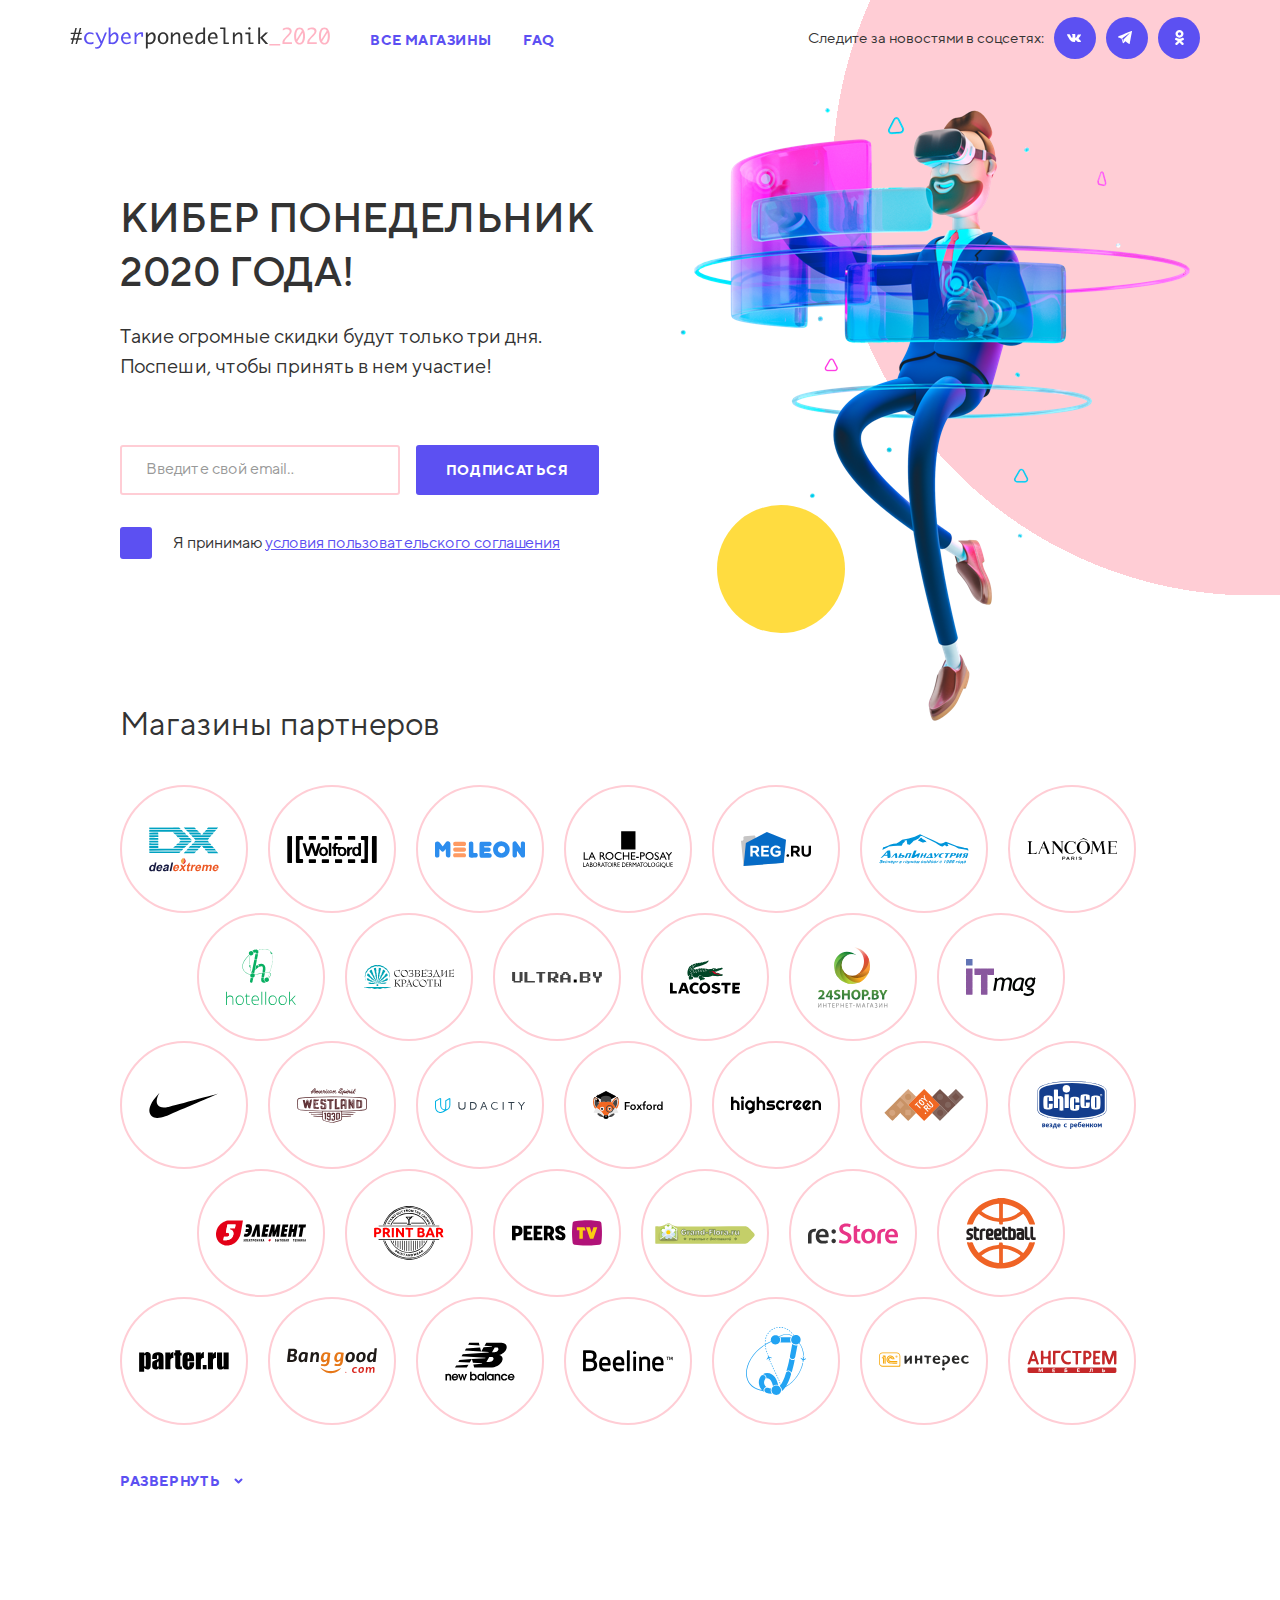
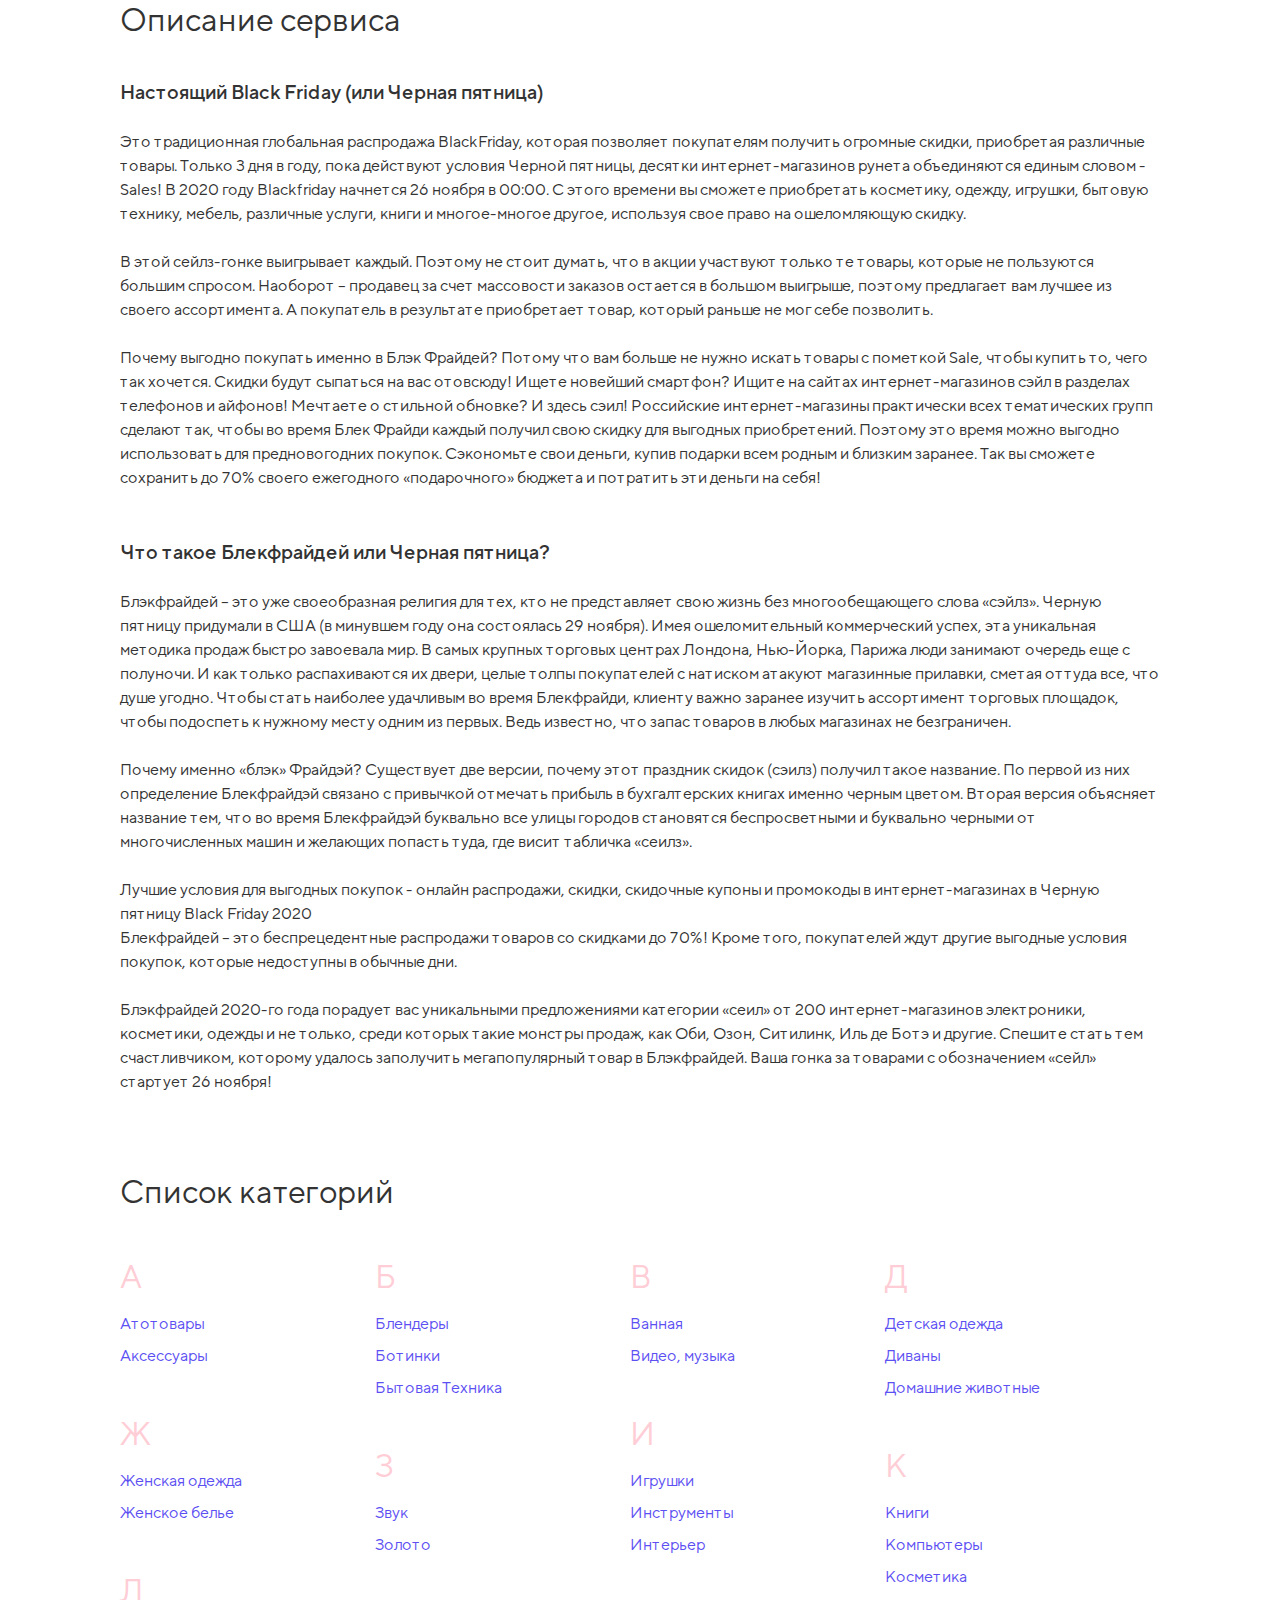
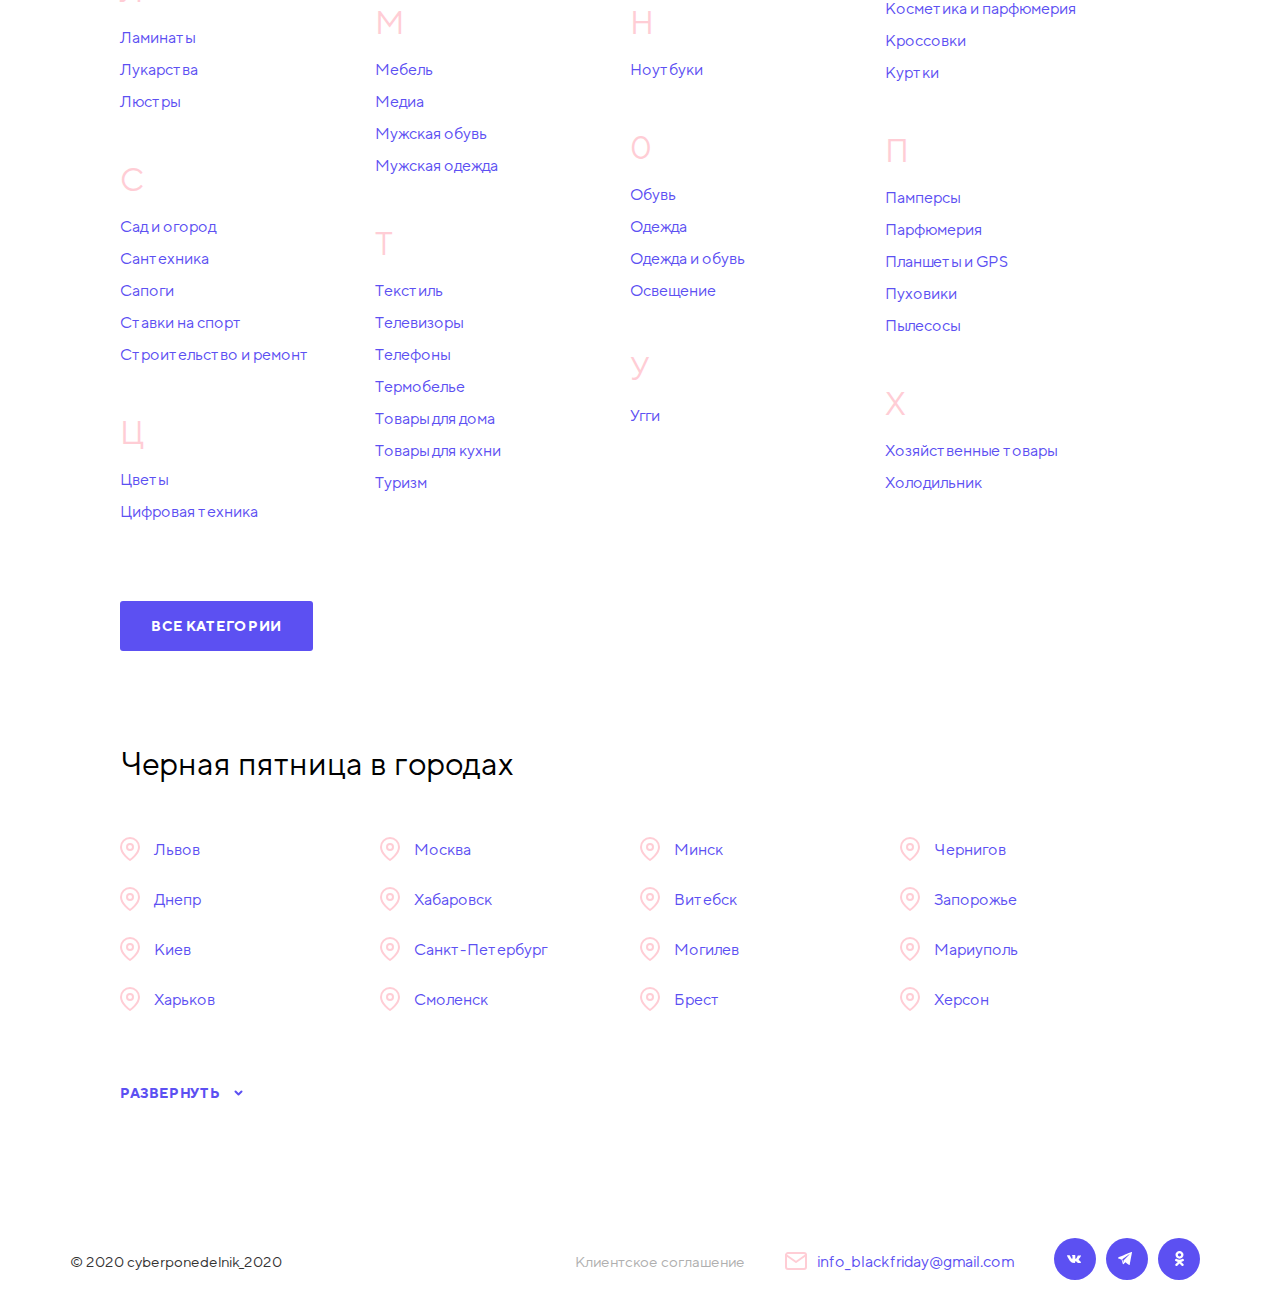
==== commit e83a42c3: "new" ====
--- a/index.html
+++ b/index.html
@@ -77,6 +77,7 @@
 					</div>
 				</form>
 				<img class="header_main__img" src="img/headerImg.png" alt="headerImg">
+				<img class="header_main__imgTB" src="img/headerImgTB.png" alt="headerImg">
 			</div>
 			<!-- container -->
 		</div>
@@ -227,7 +228,9 @@
 				<!-- arrow -->
 			</div>
 			<!-- partner__shop -->
-			<div class="servise">
+		</div>
+		<div class="servise">
+			<div class="container">
 				<h2>Описание сервиса</h2>
 				<h3>Настоящий Black Friday (или Черная пятница)</h3>
 				<p class="servise__text">
@@ -292,7 +295,9 @@
 				</div>
 				<!-- arrow -->
 			</div>
-			<div class="categories">
+		</div>
+		<div class="categories">
+			<div class="container">
 				<h2>Список категорий</h2>
 				<div class="categories__item">
 					<div class="categories__block">
@@ -422,8 +427,10 @@
 				<!-- categories__item -->
 				<a class="categories__submit" href="cityPage.html">Все категории</a>
 			</div>
-			<!-- categories -->
-			<div class="city">
+		</div>
+		<!-- categories -->
+		<div class="city">
+			<div class="container">
 				<h2>Черная пятница в городах</h2>
 				<div class="city__item">
 					<div class="city__item__block city__item__block1">
@@ -514,9 +521,9 @@
 				</div>
 				<!-- arrow -->
 			</div>
-			<!-- city -->
-		</div>
-		<!-- container -->
+			<!-- container -->
+		</div>
+		<!-- city -->
 	</main>
 	<!-- main -->
 
--- a/css/style.css
+++ b/css/style.css
@@ -38,13 +38,15 @@
 }
 
 /* header */
-/* .header {
-	background-image: radial-gradient(circle closest-corner at 60% 20%, #ffcdd5 70%, transparent 50%);
-	background-position: 500px 0px;
-	background-repeat: no-repeat;
-} */
+.header:not(.header__home__page) {
+  margin-bottom: 138px;
+}
+
 .header__home__page {
-  margin-bottom: 138px;
+  padding-bottom: 138px;
+  background: radial-gradient(circle closest-corner at 40% 20%, #ffcdd5 70%, transparent 50%);
+  background-position: 1100px 0;
+  background-repeat: no-repeat;
 }
 
 .header__header {
@@ -289,6 +291,10 @@
   position: absolute;
   right: 7%;
   top: 6%;
+}
+
+.header_main__imgTB {
+  display: none;
 }
 
 /* partner shop */
@@ -1233,9 +1239,41 @@
 }
 
 /*media*/
+@media screen and (max-width: 1800px) {
+  .header__home__page {
+    background-position: 950px 0;
+  }
+}
+
+@media screen and (max-width: 1620px) {
+  .header__home__page {
+    background-position: 800px 0;
+  }
+}
+
+@media screen and (max-width: 1450px) {
+  .header__home__page {
+    background: radial-gradient(circle closest-corner at 55% 25%, #ffcdd5 70%, transparent 50%);
+    background-position: 550px 0;
+    background-repeat: no-repeat;
+  }
+}
+
+@media screen and (max-width: 1200px) {
+  .header__home__page {
+    background-position: 400px 0;
+  }
+}
+
 @media screen and (max-width: 1071px) {
   .header_main__img {
     display: none;
+  }
+  .header_main__imgTB {
+    display: block;
+    position: absolute;
+    right: 0;
+    top: 50px;
   }
   .block-soc__description {
     display: none;
@@ -1355,6 +1393,12 @@
   }
 }
 
+@media screen and (max-width: 770px) and (max-width: 1450px) {
+  .header__home__page {
+    background-position: 310px -60px;
+  }
+}
+
 @media screen and (max-width: 770px) {
   .mailing__cheked__circle {
     top: 30px;
@@ -1363,8 +1407,11 @@
     width: 78px;
     height: 78px;
   }
-  .header {
+  .header:not(.header__home__page) {
     margin-bottom: 76px;
+  }
+  .header__home__page {
+    padding-bottom: 76px;
   }
   .header__sub-page {
     margin-bottom: 0;
@@ -1545,6 +1592,9 @@
 }
 
 @media screen and (max-width: 700px) {
+  .header_main__imgTB {
+    display: none;
+  }
   #menu-burger {
     display: block;
     cursor: pointer;
@@ -1637,9 +1687,6 @@
             align-items: flex-start;
     position: relative;
   }
-  .header_main__img {
-    display: none;
-  }
   .footer {
     -webkit-box-pack: center;
         -ms-flex-pack: center;
@@ -1781,6 +1828,14 @@
   }
 }
 
+@media screen and (max-width: 580px) {
+  .header__home__page {
+    background: radial-gradient(circle closest-corner at 55% 25%, #ffcdd5 70%, transparent 50%);
+    background-position: 200px -100px;
+    background-repeat: no-repeat;
+  }
+}
+
 @media screen and (max-width: 545px) {
   .error404 img {
     padding-top: 40px;
@@ -1862,8 +1917,11 @@
   .partner__shop__items34-39 {
     margin-left: 50px;
   }
-  .header {
+  .header:not(.header__home__page) {
     margin-bottom: 48px;
+  }
+  .header__home__page {
+    padding-bottom: 48px;
   }
   .header__sub-page {
     margin-bottom: 0;
@@ -1990,6 +2048,11 @@
 }
 
 @media screen and (max-width: 380px) {
+  .header__home__page {
+    background: radial-gradient(circle closest-corner at 65% 40%, #ffcdd5 70%, transparent 50%);
+    background-position: 80px -220px;
+    background-repeat: no-repeat;
+  }
   .city__item__block2,
   .city__item__block6,
   .city__item__block10,
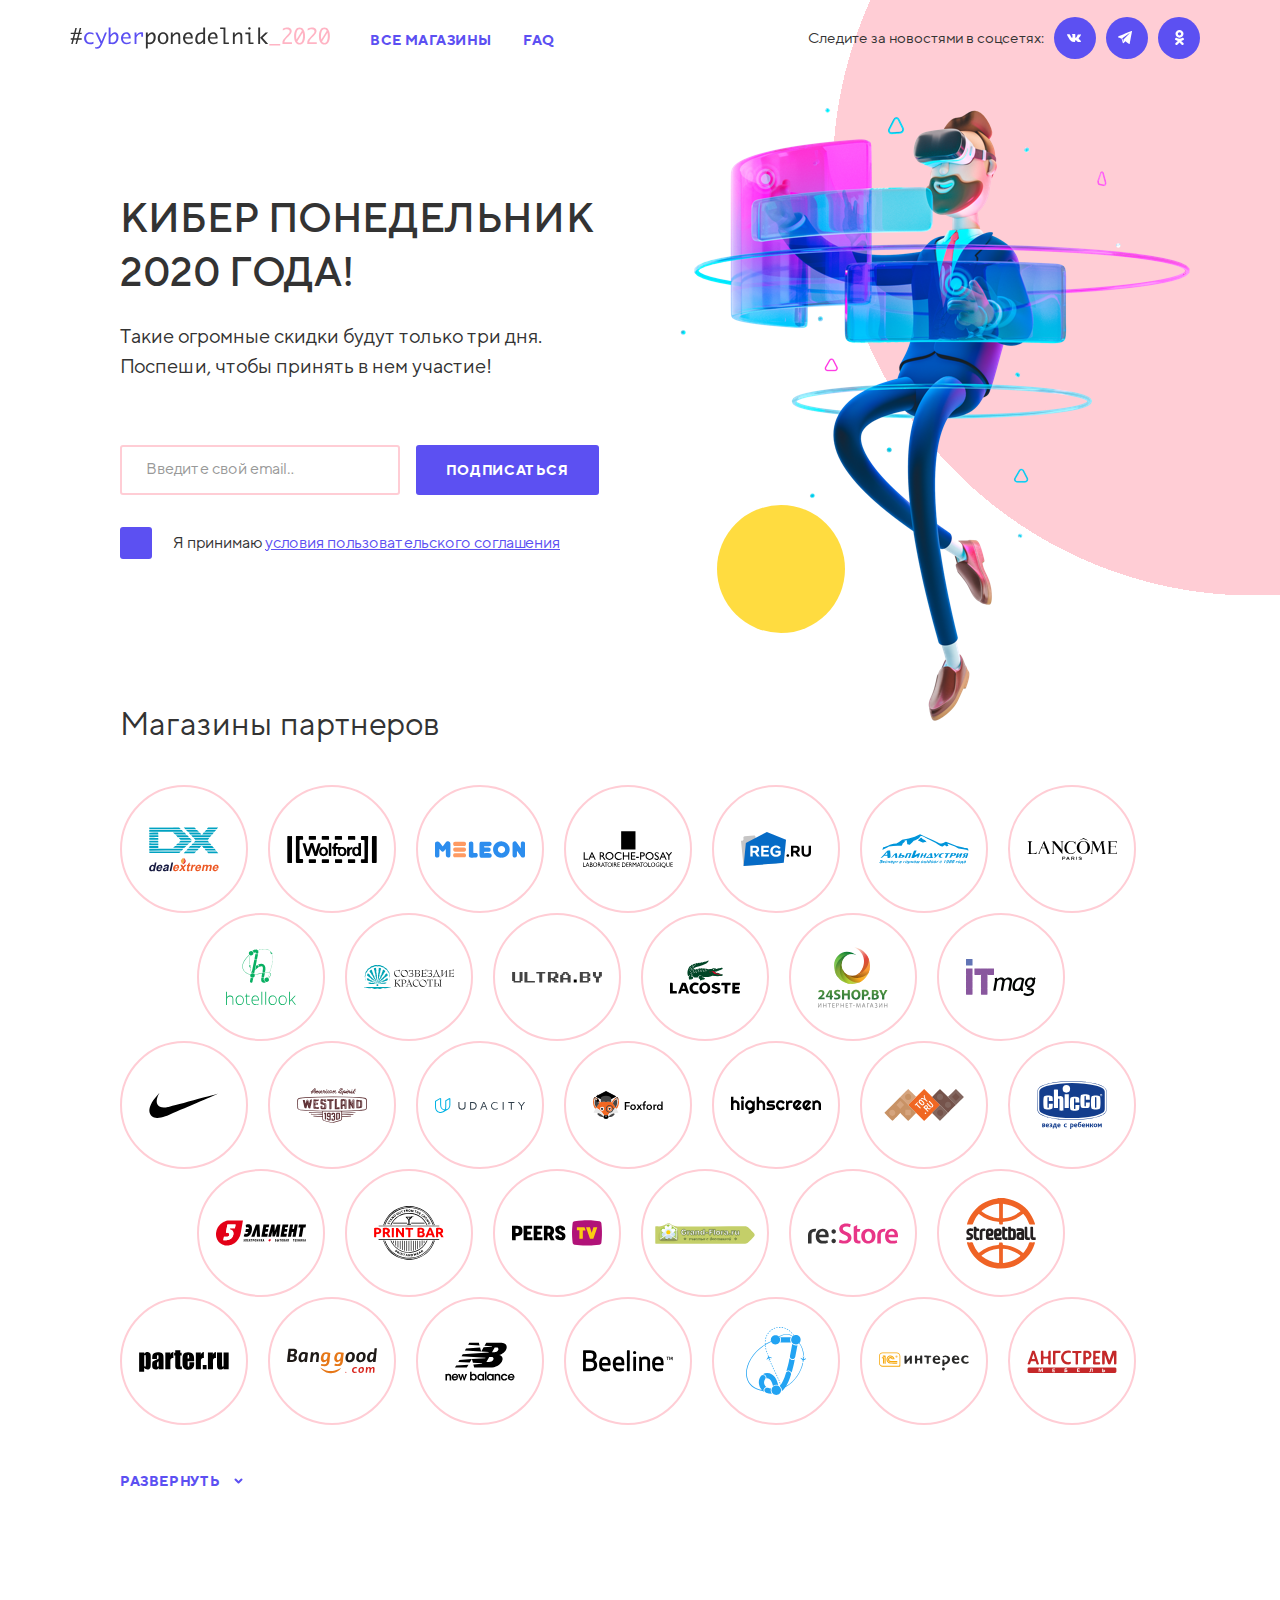
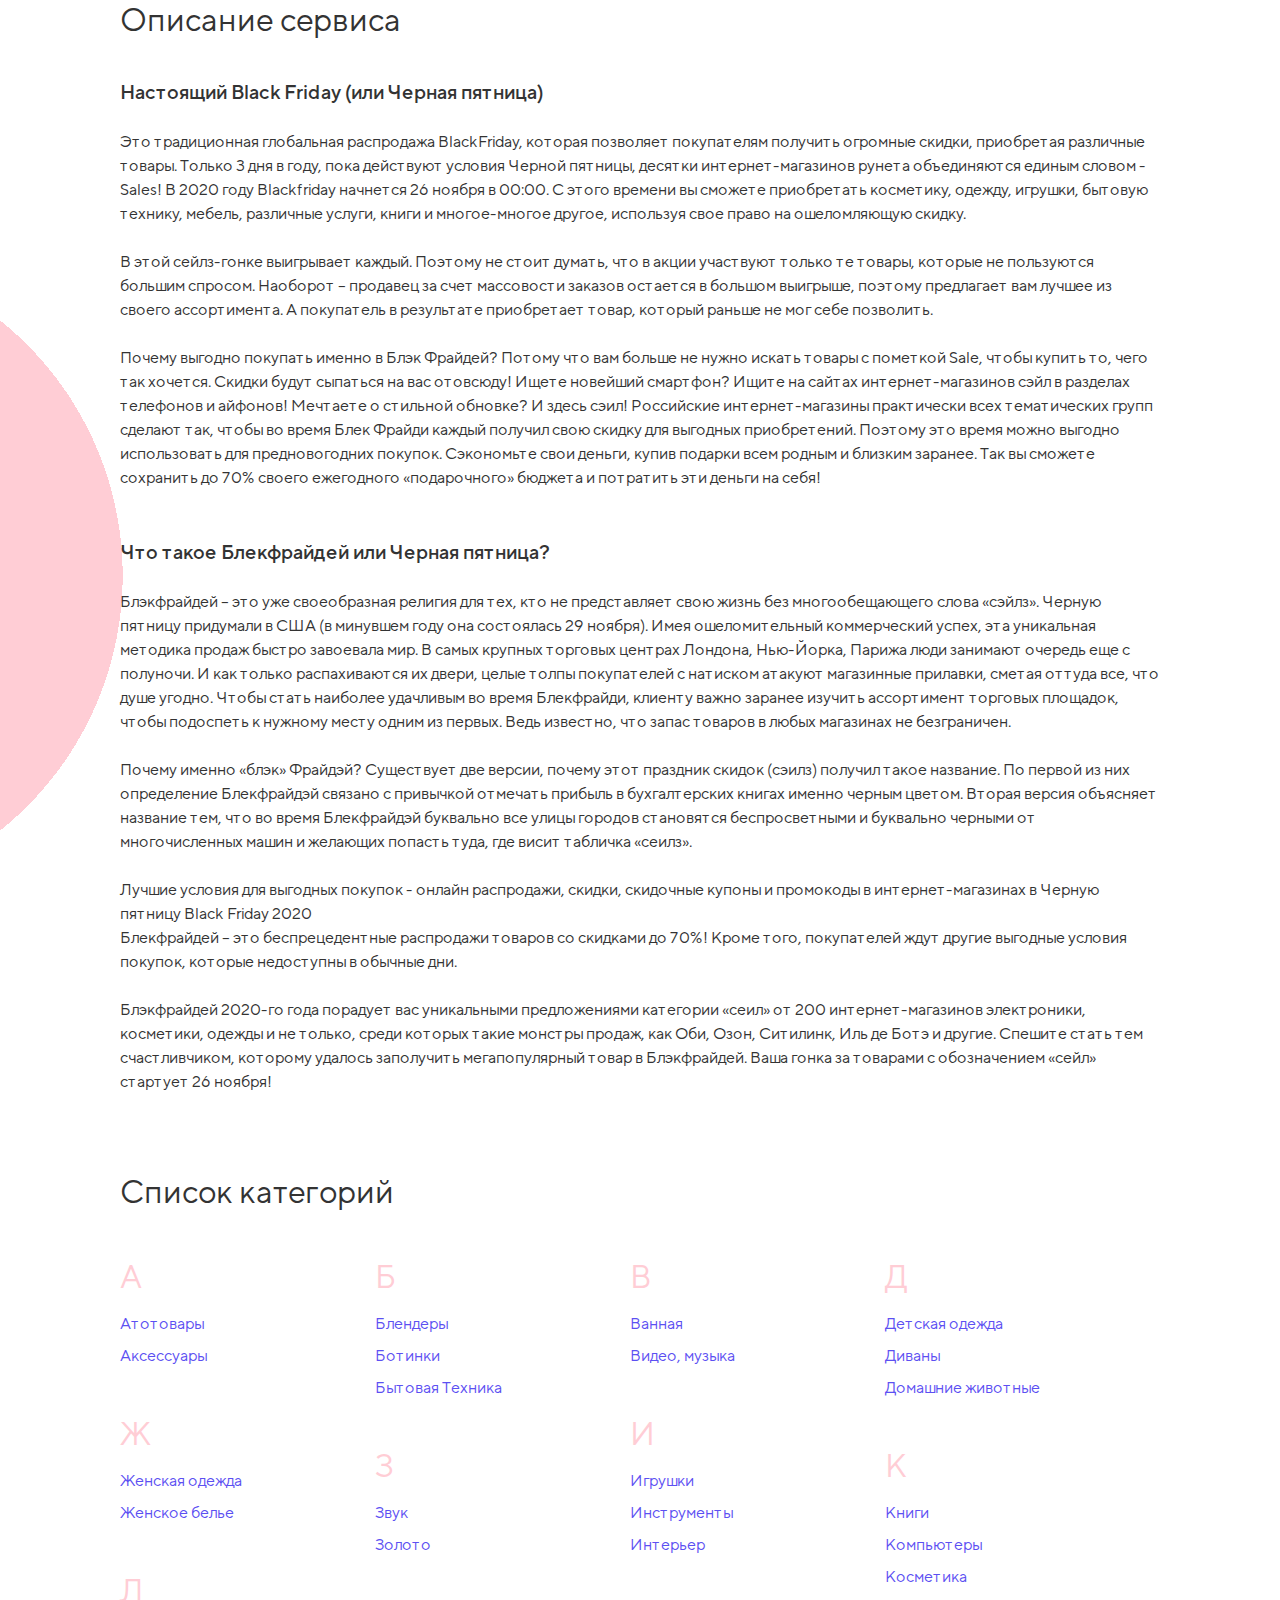
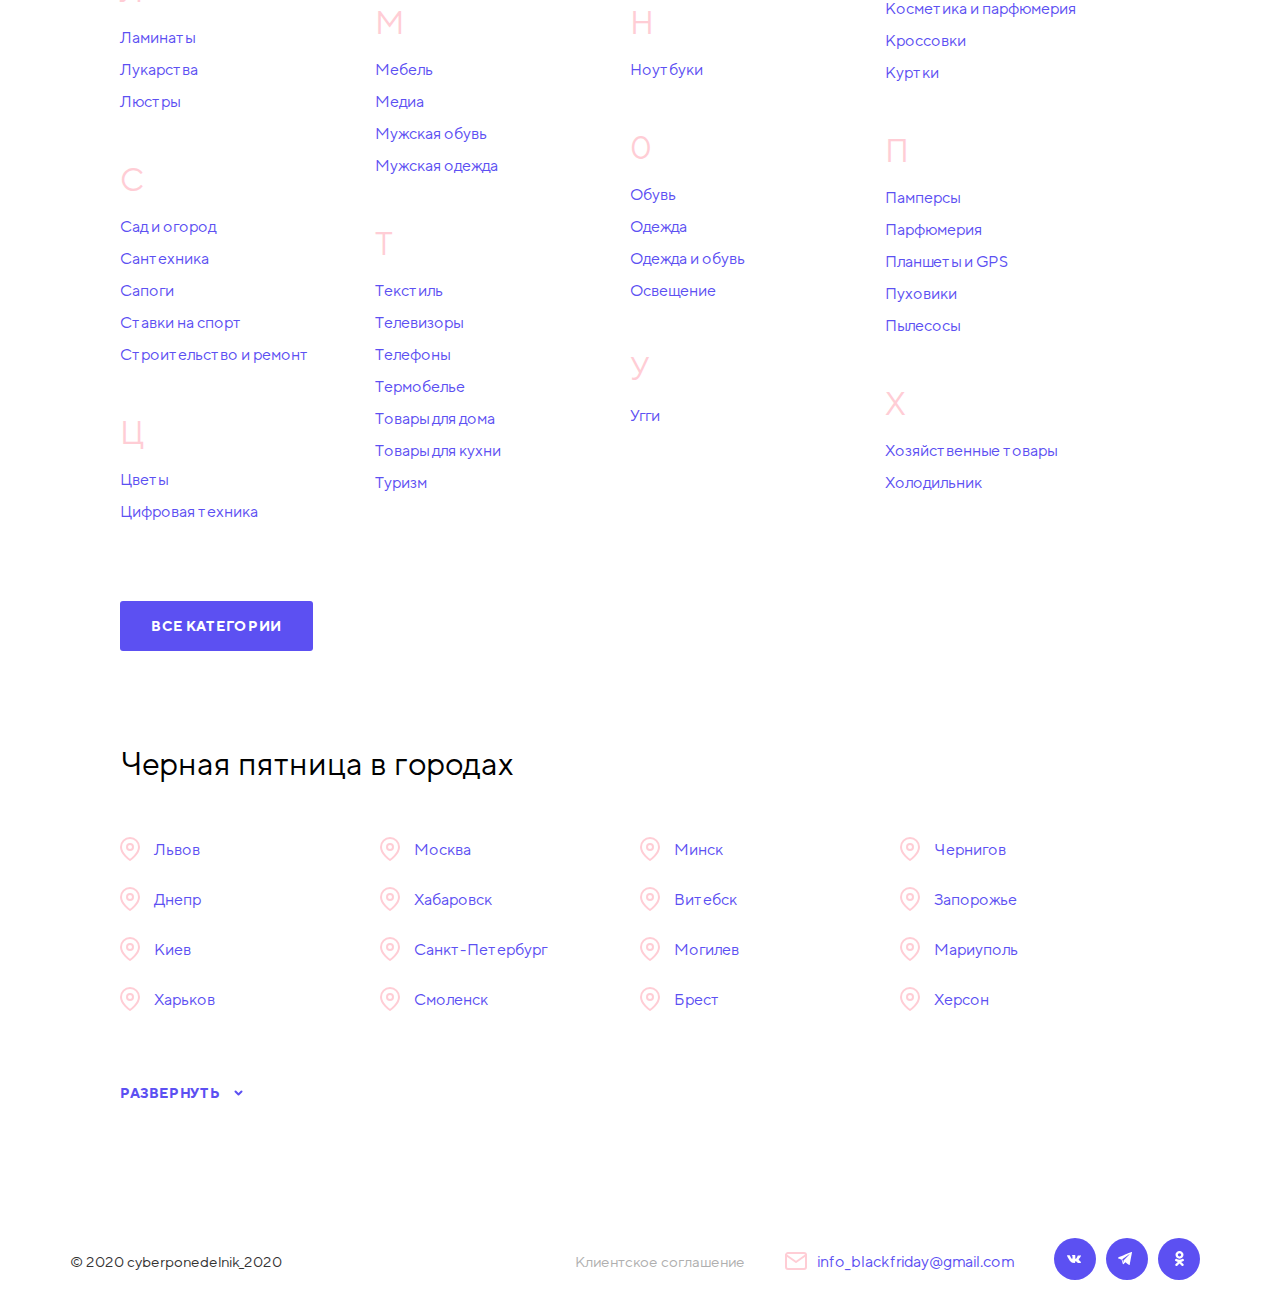
==== commit 480f1fba: "new" ====
--- a/index.html
+++ b/index.html
@@ -20,7 +20,8 @@
 				<div class="header__block-soc header__block__modific">
 					<span class="block-soc__description">Следите за новостями в соцсетях:</span>
 					<a href="#">
-						<svg id="header__block-soc__icon" width="42" height="42" viewBox="0 0 42 42">
+						<svg xmlns="http://www.w3.org/2000/svg" class="header__block-soc__icon" width="42" height="42"
+							viewBox="0 0 42 42">
 							<g fill="none" fill-rule="evenodd">
 								<circle cx="21" cy="21" r="21" fill="#5C50F2" />
 								<path fill="#FFF"
@@ -29,7 +30,8 @@
 						</svg>
 					</a>
 					<a href="#">
-						<svg id="header__block-soc__icon" width="42" height="42" viewBox="0 0 42 42">
+						<svg xmlns="http://www.w3.org/2000/svg" class="header__block-soc__icon" width="42" height="42"
+							viewBox="0 0 42 42">
 							<g fill="none" fill-rule="evenodd">
 								<circle cx="21" cy="21" r="21" fill="#5C50F2" />
 								<path fill="#FFF" fill-rule="nonzero"
@@ -38,7 +40,8 @@
 						</svg>
 					</a>
 					<a href="#">
-						<svg id="header__block-soc__icon" width="42" height="42" viewBox="0 0 42 42">
+						<svg xmlns="http://www.w3.org/2000/svg" class="header__block-soc__icon" width="42" height="42"
+							viewBox="0 0 42 42">
 							<g fill="none" fill-rule="evenodd">
 								<circle cx="21" cy="21" r="21" fill="#5C50F2" />
 								<path fill="#FFF" fill-rule="nonzero"
@@ -229,7 +232,7 @@
 			</div>
 			<!-- partner__shop -->
 		</div>
-		<div class="servise">
+		<div class="servise servise__circle">
 			<div class="container">
 				<h2>Описание сервиса</h2>
 				<h3>Настоящий Black Friday (или Черная пятница)</h3>
@@ -545,7 +548,8 @@
 					<a href="infoPage.html" class="footer__media footer__mediaMB">Клиентское соглашение</a>
 					<div class="footer__icon">
 						<a href="#">
-							<svg id="header__block-soc__icon" width="42" height="42" viewBox="0 0 42 42">
+							<svg xmlns="http://www.w3.org/2000/svg" class="header__block-soc__icon" width="42" height="42"
+								viewBox="0 0 42 42">
 								<g fill="none" fill-rule="evenodd">
 									<circle cx="21" cy="21" r="21" fill="#5C50F2" />
 									<path fill="#FFF"
@@ -554,7 +558,8 @@
 							</svg>
 						</a>
 						<a href="#">
-							<svg id="header__block-soc__icon" width="42" height="42" viewBox="0 0 42 42">
+							<svg xmlns="http://www.w3.org/2000/svg" class="header__block-soc__icon" width="42" height="42"
+								viewBox="0 0 42 42">
 								<g fill="none" fill-rule="evenodd">
 									<circle cx="21" cy="21" r="21" fill="#5C50F2" />
 									<path fill="#FFF" fill-rule="nonzero"
@@ -563,7 +568,8 @@
 							</svg>
 						</a>
 						<a href="#">
-							<svg id="header__block-soc__icon" width="42" height="42" viewBox="0 0 42 42">
+							<svg xmlns="http://www.w3.org/2000/svg" class="header__block-soc__icon" width="42" height="42"
+								viewBox="0 0 42 42">
 								<g fill="none" fill-rule="evenodd">
 									<circle cx="21" cy="21" r="21" fill="#5C50F2" />
 									<path fill="#FFF" fill-rule="nonzero"
--- a/css/style.css
+++ b/css/style.css
@@ -38,7 +38,7 @@
 }
 
 /* header */
-.header:not(.header__home__page) {
+.header:not(.header__home__page):not(.header__sub-page) {
   margin-bottom: 138px;
 }
 
@@ -391,6 +391,12 @@
 }
 
 /* servise */
+.servise__circle {
+  background: radial-gradient(circle closest-corner at 70% 52%, #ffcdd5 50%, transparent 50%);
+  background-position: -1150px 10px;
+  background-repeat: no-repeat;
+}
+
 .servise {
   margin-bottom: 71px;
   color: #333;
@@ -639,6 +645,12 @@
 }
 
 /* info Page */
+.info__circle {
+  background: radial-gradient(circle closest-corner at 40% 20%, #ffcdd5 70%, transparent 50%);
+  background-position: 1170px -300px;
+  background-repeat: no-repeat;
+}
+
 .page__nav {
   display: -webkit-box;
   display: -ms-flexbox;
@@ -839,8 +851,6 @@
 }
 
 .error404 img {
-  padding-top: 76px;
-  margin-bottom: 72px;
   width: 75%;
 }
 
@@ -1243,11 +1253,20 @@
   .header__home__page {
     background-position: 950px 0;
   }
+  .info__circle {
+    background-position: 1000px -300px;
+  }
 }
 
 @media screen and (max-width: 1620px) {
   .header__home__page {
     background-position: 800px 0;
+  }
+  .servise__circle {
+    background-position: -1100px 10px;
+  }
+  .info__circle {
+    background-position: 900px -300px;
   }
 }
 
@@ -1257,15 +1276,39 @@
     background-position: 550px 0;
     background-repeat: no-repeat;
   }
+  .info__circle {
+    background-position: 900px -300px;
+  }
+  .info__circle {
+    background: radial-gradient(circle closest-corner at 55% 25%, #ffcdd5 70%, transparent 50%);
+    background-position: 660px -400px;
+    background-repeat: no-repeat;
+  }
 }
 
 @media screen and (max-width: 1200px) {
   .header__home__page {
     background-position: 400px 0;
   }
+  .servise__circle {
+    background-position: -930px 10px;
+  }
+  .info__circle {
+    background-position: 450px -400px;
+  }
 }
 
 @media screen and (max-width: 1071px) {
+  .servise__circle {
+    background: radial-gradient(circle closest-corner at 60% 52%, #ffcdd5 50%, transparent 50%);
+    background-position: -750px 50px;
+    background-repeat: no-repeat;
+  }
+  .info__circle {
+    background: radial-gradient(circle closest-corner at 65% 20%, #ffcdd5 70%, transparent 50%);
+    background-position: 350px -250px;
+    background-repeat: no-repeat;
+  }
   .header_main__img {
     display: none;
   }
@@ -1372,6 +1415,11 @@
 }
 
 @media screen and (max-width: 920px) {
+  .servise__circle {
+    background: radial-gradient(circle closest-corner at 50% 40%, #ffcdd5 50%, transparent 50%);
+    background-position: -600px 150px;
+    background-repeat: no-repeat;
+  }
   .items__block6,
   .items__block12,
   .items__block19,
@@ -1393,13 +1441,20 @@
   }
 }
 
-@media screen and (max-width: 770px) and (max-width: 1450px) {
+@media screen and (max-width: 770px) {
   .header__home__page {
     background-position: 310px -60px;
   }
-}
-
-@media screen and (max-width: 770px) {
+  .info__circle {
+    background: radial-gradient(circle closest-corner at 70% 15%, #ffcdd5 70%, transparent 50%);
+    background-position: 200px -240px;
+    background-repeat: no-repeat;
+  }
+  .servise__circle {
+    background: radial-gradient(circle closest-corner at 30% 25%, #ffcdd5 50%, transparent 50%);
+    background-position: -240px 270px;
+    background-repeat: no-repeat;
+  }
   .mailing__cheked__circle {
     top: 30px;
     right: 40%;
@@ -1407,7 +1462,7 @@
     width: 78px;
     height: 78px;
   }
-  .header:not(.header__home__page) {
+  .header:not(.header__home__page):not(.header__sub-page) {
     margin-bottom: 76px;
   }
   .header__home__page {
@@ -1535,6 +1590,10 @@
   .brand {
     padding-top: 0;
   }
+  .error404 img {
+    padding-top: 76px;
+    margin-bottom: 72px;
+  }
 }
 
 @media screen and (max-width: 760px) {
@@ -1592,6 +1651,9 @@
 }
 
 @media screen and (max-width: 700px) {
+  .servise__circle {
+    background: none;
+  }
   .header_main__imgTB {
     display: none;
   }
@@ -1646,8 +1708,10 @@
         -ms-flex-align: start;
             align-items: start;
     padding-left: 50px;
-    padding-bottom: 150px;
+    padding-top: 50px;
+    padding-bottom: 100px;
     z-index: 1000;
+    overflow: auto;
   }
   .open .header__block-links {
     -webkit-box-orient: vertical;
@@ -1663,10 +1727,10 @@
     display: -ms-flexbox;
     display: flex;
   }
-  .open .header__block__modific #header__block-soc__icon circle {
+  .open .header__block__modific .header__block-soc__icon circle {
     fill: #fff;
   }
-  .open .header__block__modific #header__block-soc__icon path {
+  .open .header__block__modific .header__block-soc__icon path {
     fill: #5c50f2;
   }
   .open .header__block-soc {
@@ -1834,6 +1898,11 @@
     background-position: 200px -100px;
     background-repeat: no-repeat;
   }
+  .info__circle {
+    background: radial-gradient(circle closest-corner at 80% 10%, #ffcdd5 70%, transparent 50%);
+    background-position: 50px -200px;
+    background-repeat: no-repeat;
+  }
 }
 
 @media screen and (max-width: 545px) {
@@ -1890,6 +1959,11 @@
 }
 
 @media screen and (max-width: 470px) {
+  .info__circle {
+    background: radial-gradient(circle closest-corner at 100% 10%, #ffcdd5 50%, transparent 50%);
+    background-position: 0px -280px;
+    background-repeat: no-repeat;
+  }
   .header__logo {
     margin-right: 18px;
   }
@@ -1917,7 +1991,7 @@
   .partner__shop__items34-39 {
     margin-left: 50px;
   }
-  .header:not(.header__home__page) {
+  .header:not(.header__home__page):not(.header__sub-page) {
     margin-bottom: 48px;
   }
   .header__home__page {
@@ -2053,6 +2127,11 @@
     background-position: 80px -220px;
     background-repeat: no-repeat;
   }
+  .info__circle {
+    background: radial-gradient(circle closest-corner at 100% 10%, #ffcdd5 60%, transparent 50%);
+    background-position: 0px -400px;
+    background-repeat: no-repeat;
+  }
   .city__item__block2,
   .city__item__block6,
   .city__item__block10,
@@ -2100,6 +2179,11 @@
     width: 68px;
     height: 68px;
   }
+  .info__circle {
+    background: radial-gradient(circle closest-corner at 100% 10%, #ffcdd5 55%, transparent 50%);
+    background-position: 0px -480px;
+    background-repeat: no-repeat;
+  }
   .partner__shop__items8-13,
   .partner__shop__items21-26,
   .partner__shop__items34-39 {
